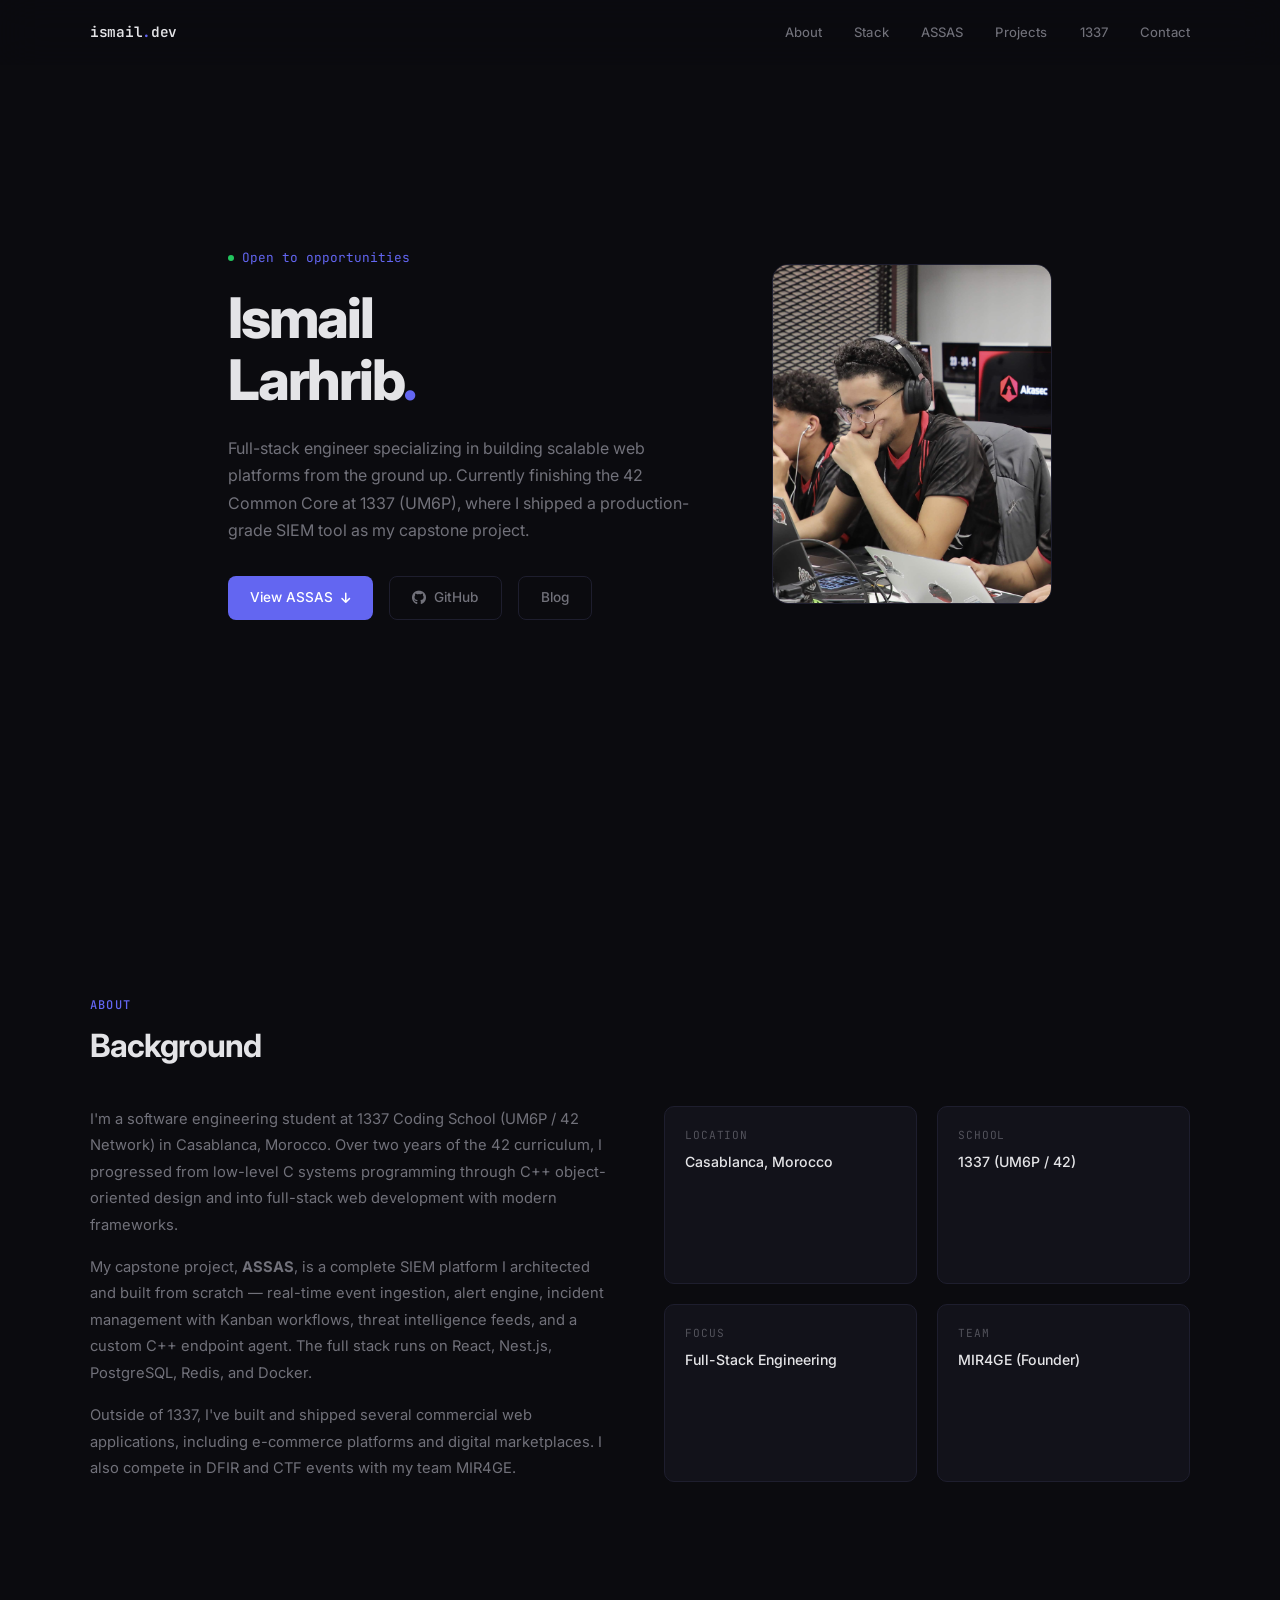
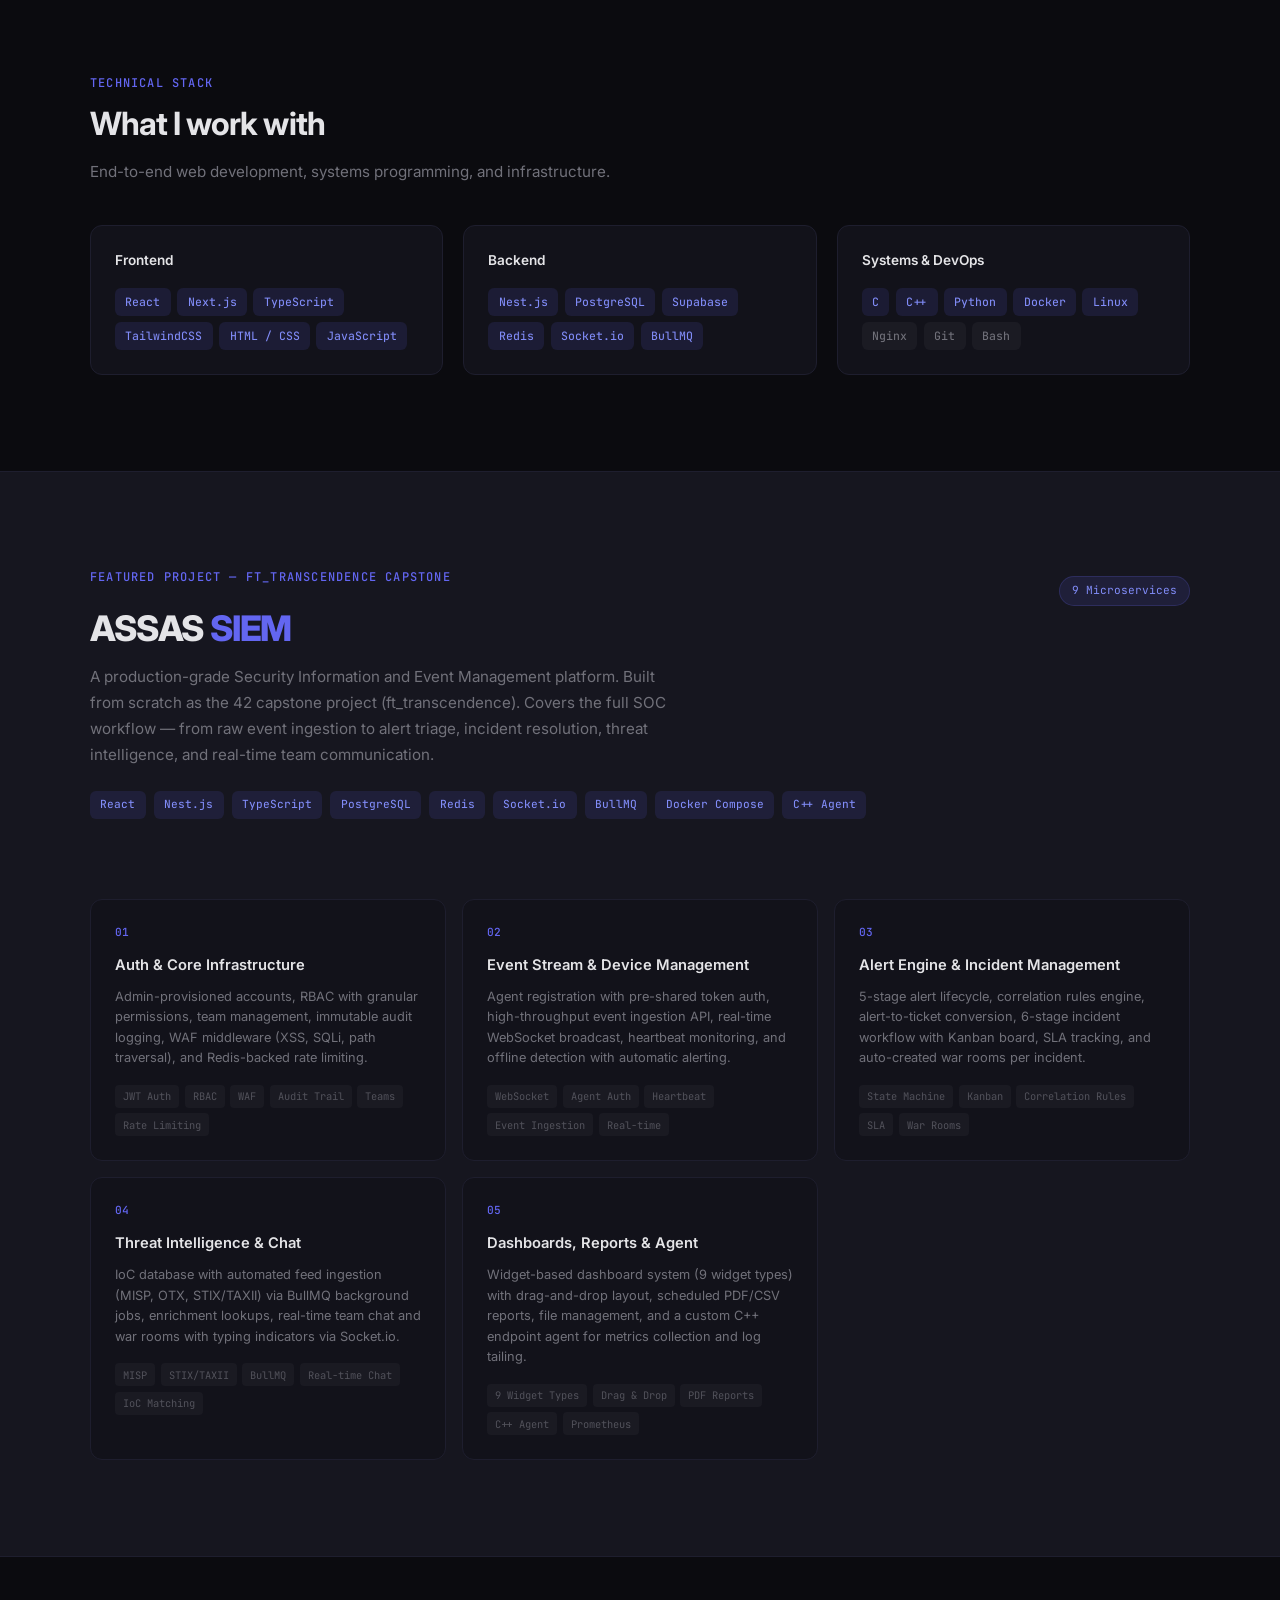
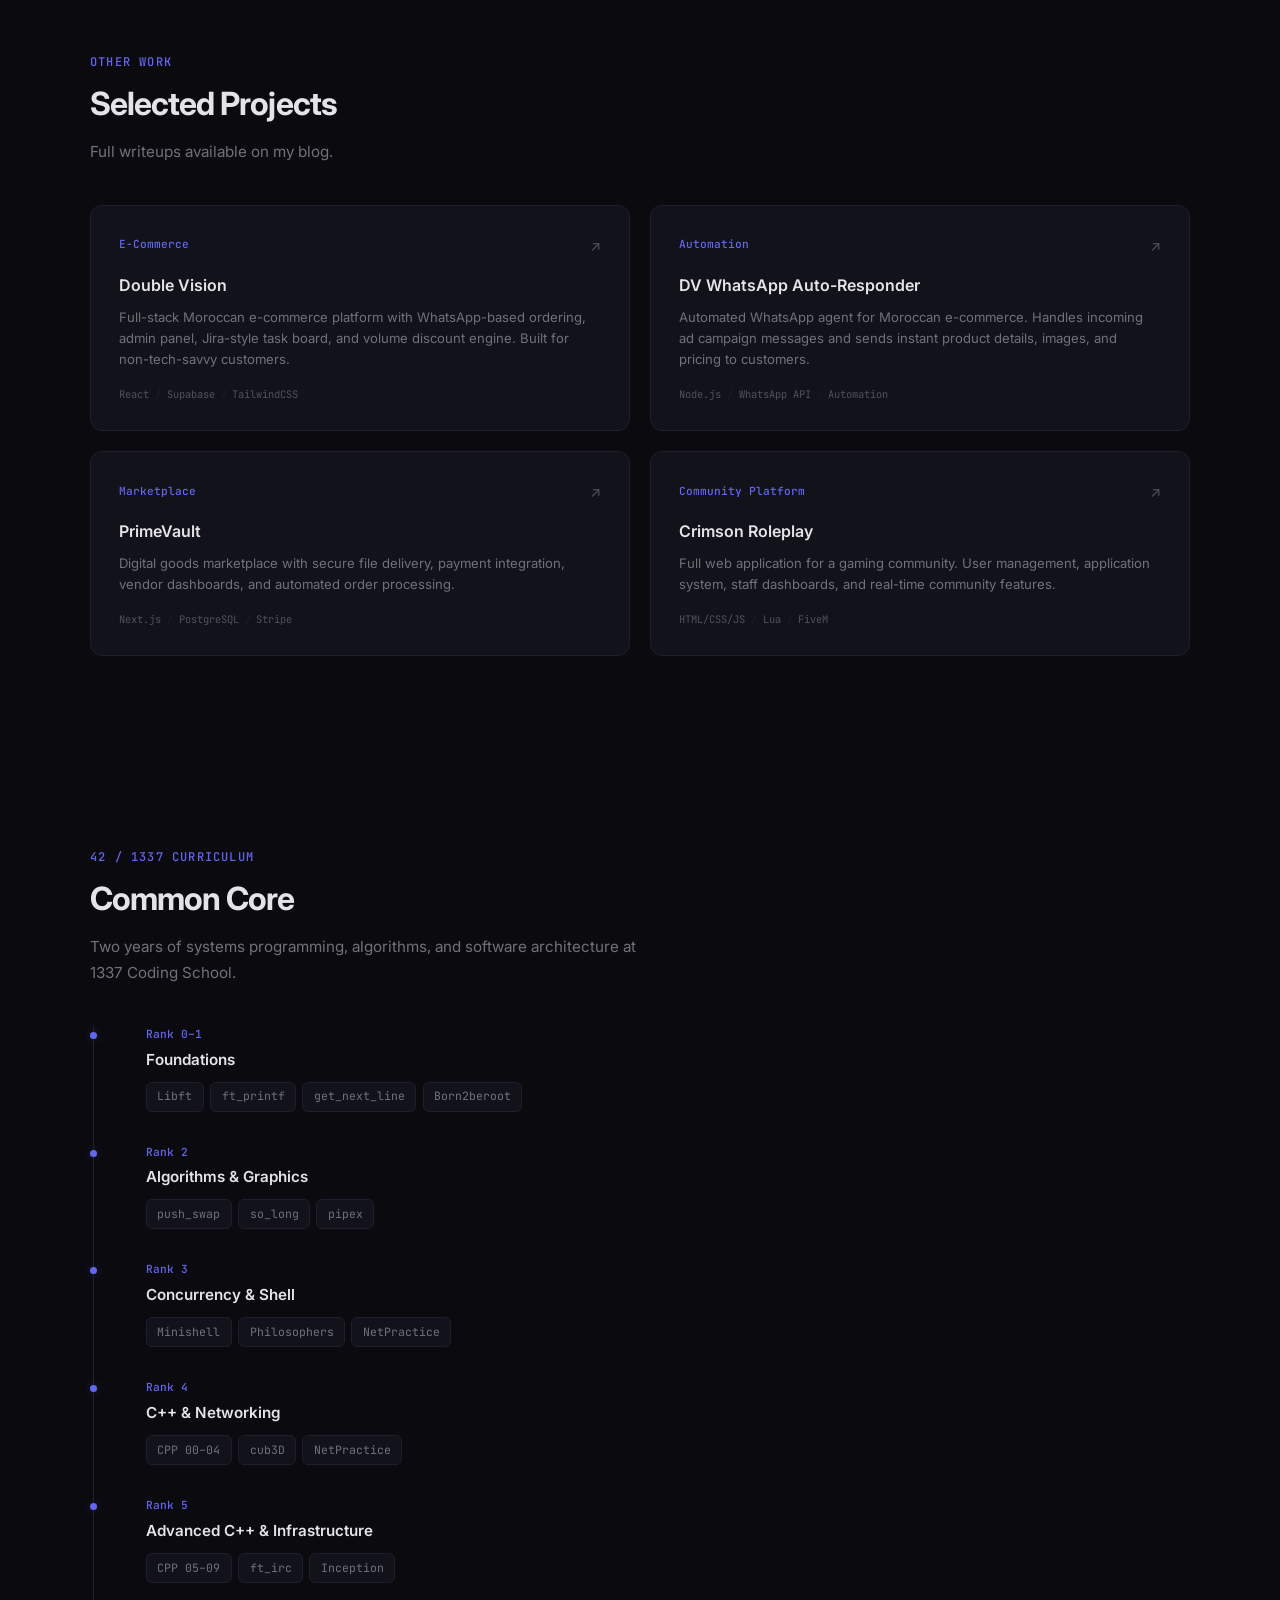
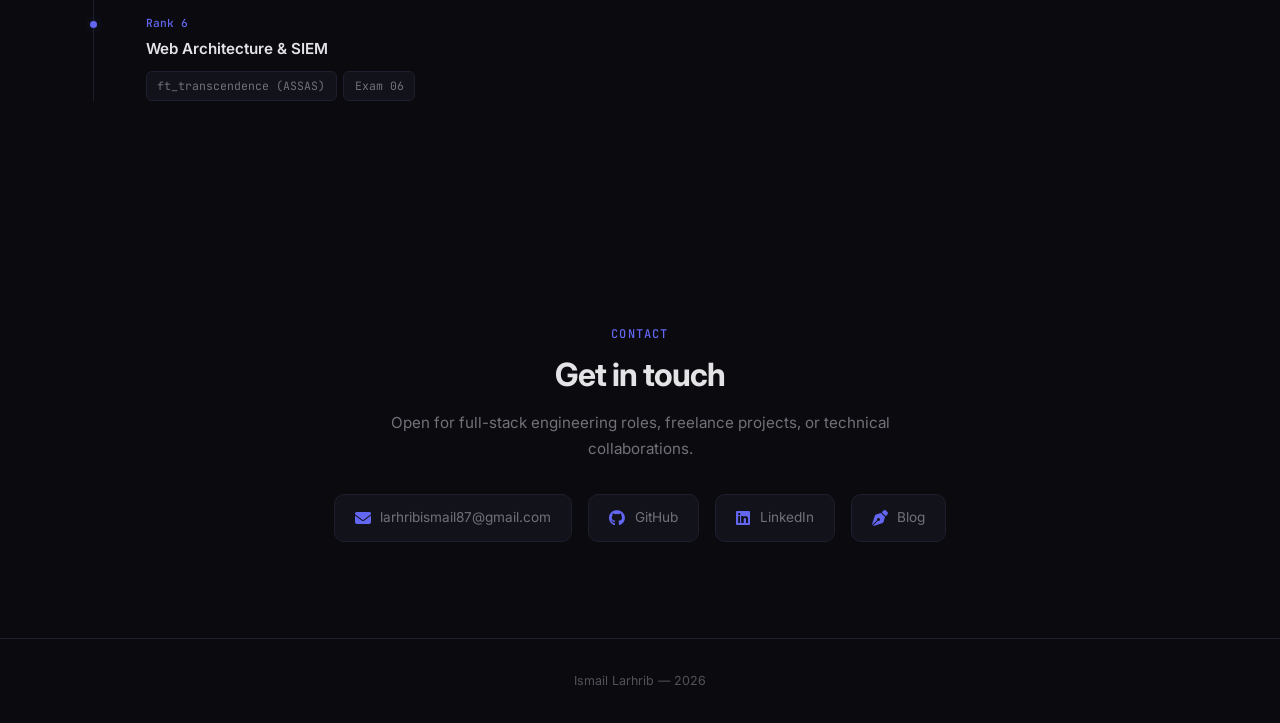
==== index.html @ 30a93cd5 "Initial portfolio — full-stack web engineer" ====
<!DOCTYPE html>
<html lang="en">
<head>
    <meta charset="UTF-8">
    <meta name="viewport" content="width=device-width, initial-scale=1.0">
    <title>Ismail Larhrib — Full-Stack Engineer</title>
    <meta name="description" content="Ismail Larhrib — Full-Stack Software Engineer. React, Next.js, Nest.js, TypeScript, PostgreSQL. Builder of ASSAS, a production-grade SIEM platform. 1337 (UM6P/42 Network).">
    <meta name="author" content="Ismail Larhrib">
    <meta name="robots" content="index, follow">
    <link rel="canonical" href="https://sphynx-portfolio.vercel.app/">

    <meta property="og:type" content="website">
    <meta property="og:title" content="Ismail Larhrib — Full-Stack Engineer">
    <meta property="og:description" content="Full-Stack Software Engineer building production-grade web platforms. React, Nest.js, TypeScript, PostgreSQL.">
    <meta property="og:url" content="https://sphynx-portfolio.vercel.app/">
    <meta property="og:image" content="https://sphynx-portfolio.vercel.app/me.jpg">

    <link rel="preconnect" href="https://fonts.googleapis.com">
    <link rel="preconnect" href="https://fonts.gstatic.com" crossorigin>
    <link href="https://fonts.googleapis.com/css2?family=Inter:wght@300;400;450;500;600;700;800&family=JetBrains+Mono:wght@400;500;600&display=swap" rel="stylesheet">
    <link rel="stylesheet" href="https://cdnjs.cloudflare.com/ajax/libs/font-awesome/6.4.0/css/all.min.css" integrity="sha512-iecdLmaskl0GPmkFJ7+0ydLjSMdO0bkEbAUCWHA30b1bQWncdS7eJ4E5uWZKFxsIk21voMfMcKnflcii4dQA==" crossorigin="anonymous" referrerpolicy="no-referrer">
    <link rel="stylesheet" href="style.css">
</head>
<body>

    <!-- Navigation -->
    <nav id="navbar">
        <div class="nav-inner">
            <a href="#hero" class="nav-logo">ismail<span>.</span>dev</a>
            <div class="nav-links" id="nav-links">
                <a href="#about">About</a>
                <a href="#stack">Stack</a>
                <a href="#assas">ASSAS</a>
                <a href="#projects">Projects</a>
                <a href="#journey">1337</a>
                <a href="#contact">Contact</a>
            </div>
            <button class="nav-toggle" id="nav-toggle" aria-label="Toggle navigation">
                <span></span><span></span><span></span>
            </button>
        </div>
    </nav>

    <!-- Hero -->
    <section id="hero" class="hero">
        <div class="container">
            <div class="hero-grid">
                <div class="hero-left">
                    <div class="hero-label">
                        <span class="dot"></span>
                        Open to opportunities
                    </div>
                    <h1>Ismail<br>Larhrib<span class="accent">.</span></h1>
                    <p class="hero-desc">
                        Full-stack engineer specializing in building scalable web platforms from the ground up.
                        Currently finishing the 42 Common Core at 1337 (UM6P), where I shipped a production-grade
                        SIEM tool as my capstone project.
                    </p>
                    <div class="hero-links">
                        <a href="#assas" class="btn btn-primary">
                            <span>View ASSAS</span>
                            <i class="fas fa-arrow-down" style="font-size: 0.75rem;"></i>
                        </a>
                        <a href="https://github.com/NotSphyynxx" target="_blank" class="btn btn-outline">
                            <i class="fab fa-github" style="font-size: 0.9rem;"></i>
                            <span>GitHub</span>
                        </a>
                        <a href="https://sphynx-blogs.vercel.app" target="_blank" class="btn btn-outline">
                            <span>Blog</span>
                        </a>
                    </div>
                </div>
                <div class="hero-photo">
                    <img src="me.jpg" alt="Ismail Larhrib">
                </div>
            </div>
        </div>
    </section>

    <!-- About -->
    <section id="about">
        <div class="container">
            <div class="section-label">About</div>
            <h2 class="section-title">Background</h2>
            <div class="about-content fade-up">
                <div class="about-text">
                    <p>
                        I'm a software engineering student at 1337 Coding School (UM6P / 42 Network) in Casablanca, Morocco.
                        Over two years of the 42 curriculum, I progressed from low-level C systems programming through
                        C++ object-oriented design and into full-stack web development with modern frameworks.
                    </p>
                    <p>
                        My capstone project, <strong>ASSAS</strong>, is a complete SIEM platform I architected and built
                        from scratch — real-time event ingestion, alert engine, incident management with Kanban workflows,
                        threat intelligence feeds, and a custom C++ endpoint agent. The full stack runs on React, Nest.js,
                        PostgreSQL, Redis, and Docker.
                    </p>
                    <p>
                        Outside of 1337, I've built and shipped several commercial web applications, including e-commerce
                        platforms and digital marketplaces. I also compete in DFIR and CTF events with my team MIR4GE.
                    </p>
                </div>
                <div class="about-details">
                    <div class="detail-item">
                        <div class="detail-label">Location</div>
                        <div class="detail-value">Casablanca, Morocco</div>
                    </div>
                    <div class="detail-item">
                        <div class="detail-label">School</div>
                        <div class="detail-value">1337 (UM6P / 42)</div>
                    </div>
                    <div class="detail-item">
                        <div class="detail-label">Focus</div>
                        <div class="detail-value">Full-Stack Engineering</div>
                    </div>
                    <div class="detail-item">
                        <div class="detail-label">Team</div>
                        <div class="detail-value">MIR4GE (Founder)</div>
                    </div>
                </div>
            </div>
        </div>
    </section>

    <!-- Stack -->
    <section id="stack">
        <div class="container">
            <div class="section-label">Technical Stack</div>
            <h2 class="section-title">What I work with</h2>
            <p class="section-desc">End-to-end web development, systems programming, and infrastructure.</p>
            <div class="stack-grid fade-up">
                <div class="stack-card">
                    <h3>Frontend</h3>
                    <div class="stack-tags">
                        <span class="stack-tag">React</span>
                        <span class="stack-tag">Next.js</span>
                        <span class="stack-tag">TypeScript</span>
                        <span class="stack-tag">TailwindCSS</span>
                        <span class="stack-tag">HTML / CSS</span>
                        <span class="stack-tag">JavaScript</span>
                    </div>
                </div>
                <div class="stack-card">
                    <h3>Backend</h3>
                    <div class="stack-tags">
                        <span class="stack-tag">Nest.js</span>
                        <span class="stack-tag">PostgreSQL</span>
                        <span class="stack-tag">Supabase</span>
                        <span class="stack-tag">Redis</span>
                        <span class="stack-tag">Socket.io</span>
                        <span class="stack-tag">BullMQ</span>
                    </div>
                </div>
                <div class="stack-card">
                    <h3>Systems & DevOps</h3>
                    <div class="stack-tags">
                        <span class="stack-tag">C</span>
                        <span class="stack-tag">C++</span>
                        <span class="stack-tag">Python</span>
                        <span class="stack-tag">Docker</span>
                        <span class="stack-tag">Linux</span>
                        <span class="stack-tag secondary">Nginx</span>
                        <span class="stack-tag secondary">Git</span>
                        <span class="stack-tag secondary">Bash</span>
                    </div>
                </div>
            </div>
        </div>
    </section>

    <!-- ASSAS -->
    <section id="assas" class="featured">
        <div class="container">
            <div class="featured-header fade-up">
                <div>
                    <div class="section-label">Featured Project — ft_transcendence Capstone</div>
                    <h2 class="featured-title">ASSAS<span> SIEM</span></h2>
                    <p class="featured-subtitle">
                        A production-grade Security Information and Event Management platform.
                        Built from scratch as the 42 capstone project (ft_transcendence). Covers the full SOC workflow —
                        from raw event ingestion to alert triage, incident resolution, threat intelligence, and real-time team communication.
                    </p>
                    <div class="featured-tech">
                        <span class="stack-tag">React</span>
                        <span class="stack-tag">Nest.js</span>
                        <span class="stack-tag">TypeScript</span>
                        <span class="stack-tag">PostgreSQL</span>
                        <span class="stack-tag">Redis</span>
                        <span class="stack-tag">Socket.io</span>
                        <span class="stack-tag">BullMQ</span>
                        <span class="stack-tag">Docker Compose</span>
                        <span class="stack-tag">C++ Agent</span>
                    </div>
                </div>
                <span class="featured-badge">9 Microservices</span>
            </div>

            <div class="modules-grid fade-up">
                <!-- Part 1 -->
                <div class="module-card">
                    <div class="module-num">01</div>
                    <h4>Auth & Core Infrastructure</h4>
                    <p class="module-desc">
                        Admin-provisioned accounts, RBAC with granular permissions, team management,
                        immutable audit logging, WAF middleware (XSS, SQLi, path traversal), and Redis-backed rate limiting.
                    </p>
                    <div class="module-items">
                        <span class="module-item">JWT Auth</span>
                        <span class="module-item">RBAC</span>
                        <span class="module-item">WAF</span>
                        <span class="module-item">Audit Trail</span>
                        <span class="module-item">Teams</span>
                        <span class="module-item">Rate Limiting</span>
                    </div>
                </div>

                <!-- Part 2 -->
                <div class="module-card">
                    <div class="module-num">02</div>
                    <h4>Event Stream & Device Management</h4>
                    <p class="module-desc">
                        Agent registration with pre-shared token auth, high-throughput event ingestion API,
                        real-time WebSocket broadcast, heartbeat monitoring, and offline detection with automatic alerting.
                    </p>
                    <div class="module-items">
                        <span class="module-item">WebSocket</span>
                        <span class="module-item">Agent Auth</span>
                        <span class="module-item">Heartbeat</span>
                        <span class="module-item">Event Ingestion</span>
                        <span class="module-item">Real-time</span>
                    </div>
                </div>

                <!-- Part 3 -->
                <div class="module-card">
                    <div class="module-num">03</div>
                    <h4>Alert Engine & Incident Management</h4>
                    <p class="module-desc">
                        5-stage alert lifecycle, correlation rules engine, alert-to-ticket conversion, 6-stage
                        incident workflow with Kanban board, SLA tracking, and auto-created war rooms per incident.
                    </p>
                    <div class="module-items">
                        <span class="module-item">State Machine</span>
                        <span class="module-item">Kanban</span>
                        <span class="module-item">Correlation Rules</span>
                        <span class="module-item">SLA</span>
                        <span class="module-item">War Rooms</span>
                    </div>
                </div>

                <!-- Part 4 -->
                <div class="module-card">
                    <div class="module-num">04</div>
                    <h4>Threat Intelligence & Chat</h4>
                    <p class="module-desc">
                        IoC database with automated feed ingestion (MISP, OTX, STIX/TAXII) via BullMQ background jobs,
                        enrichment lookups, real-time team chat and war rooms with typing indicators via Socket.io.
                    </p>
                    <div class="module-items">
                        <span class="module-item">MISP</span>
                        <span class="module-item">STIX/TAXII</span>
                        <span class="module-item">BullMQ</span>
                        <span class="module-item">Real-time Chat</span>
                        <span class="module-item">IoC Matching</span>
                    </div>
                </div>

                <!-- Part 5 -->
                <div class="module-card">
                    <div class="module-num">05</div>
                    <h4>Dashboards, Reports & Agent</h4>
                    <p class="module-desc">
                        Widget-based dashboard system (9 widget types) with drag-and-drop layout, scheduled PDF/CSV reports,
                        file management, and a custom C++ endpoint agent for metrics collection and log tailing.
                    </p>
                    <div class="module-items">
                        <span class="module-item">9 Widget Types</span>
                        <span class="module-item">Drag & Drop</span>
                        <span class="module-item">PDF Reports</span>
                        <span class="module-item">C++ Agent</span>
                        <span class="module-item">Prometheus</span>
                    </div>
                </div>
            </div>
        </div>
    </section>

    <!-- Other Projects -->
    <section id="projects">
        <div class="container">
            <div class="section-label">Other Work</div>
            <h2 class="section-title">Selected Projects</h2>
            <p class="section-desc">Full writeups available on my blog.</p>
            <div class="projects-grid fade-up">
                <a href="https://sphynx-blogs.vercel.app/posts/double-vision-ecommerce/" target="_blank" class="project-card">
                    <div class="project-top">
                        <span class="project-type">E-Commerce</span>
                        <span class="project-arrow">&#8599;</span>
                    </div>
                    <h3>Double Vision</h3>
                    <p>Full-stack Moroccan e-commerce platform with WhatsApp-based ordering, admin panel, Jira-style task board, and volume discount engine. Built for non-tech-savvy customers.</p>
                    <div class="project-stack">
                        <span>React</span>
                        <span>Supabase</span>
                        <span>TailwindCSS</span>
                    </div>
                </a>
                <a href="https://sphynx-blogs.vercel.app/posts/doublevision-whatsapp-autoresponder/" target="_blank" class="project-card">
                    <div class="project-top">
                        <span class="project-type">Automation</span>
                        <span class="project-arrow">&#8599;</span>
                    </div>
                    <h3>DV WhatsApp Auto-Responder</h3>
                    <p>Automated WhatsApp agent for Moroccan e-commerce. Handles incoming ad campaign messages and sends instant product details, images, and pricing to customers.</p>
                    <div class="project-stack">
                        <span>Node.js</span>
                        <span>WhatsApp API</span>
                        <span>Automation</span>
                    </div>
                </a>
                <a href="https://sphynx-blogs.vercel.app/posts/primevault-digital-marketplace/" target="_blank" class="project-card">
                    <div class="project-top">
                        <span class="project-type">Marketplace</span>
                        <span class="project-arrow">&#8599;</span>
                    </div>
                    <h3>PrimeVault</h3>
                    <p>Digital goods marketplace with secure file delivery, payment integration, vendor dashboards, and automated order processing.</p>
                    <div class="project-stack">
                        <span>Next.js</span>
                        <span>PostgreSQL</span>
                        <span>Stripe</span>
                    </div>
                </a>
                <a href="https://sphynx-blogs.vercel.app/posts/crimson-roleplay-webapp/" target="_blank" class="project-card">
                    <div class="project-top">
                        <span class="project-type">Community Platform</span>
                        <span class="project-arrow">&#8599;</span>
                    </div>
                    <h3>Crimson Roleplay</h3>
                    <p>Full web application for a gaming community. User management, application system, staff dashboards, and real-time community features.</p>
                    <div class="project-stack">
                        <span>HTML/CSS/JS</span>
                        <span>Lua</span>
                        <span>FiveM</span>
                    </div>
                </a>
            </div>
        </div>
    </section>

    <!-- 1337 Journey -->
    <section id="journey">
        <div class="container">
            <div class="section-label">42 / 1337 Curriculum</div>
            <h2 class="section-title">Common Core</h2>
            <p class="section-desc">Two years of systems programming, algorithms, and software architecture at 1337 Coding School.</p>
            <div class="journey-timeline fade-up">
                <div class="rank-block">
                    <div class="rank-label">Rank 0–1</div>
                    <div class="rank-title">Foundations</div>
                    <div class="rank-items">
                        <span class="rank-item">Libft</span>
                        <span class="rank-item">ft_printf</span>
                        <span class="rank-item">get_next_line</span>
                        <span class="rank-item">Born2beroot</span>
                    </div>
                </div>
                <div class="rank-block">
                    <div class="rank-label">Rank 2</div>
                    <div class="rank-title">Algorithms & Graphics</div>
                    <div class="rank-items">
                        <span class="rank-item">push_swap</span>
                        <span class="rank-item">so_long</span>
                        <span class="rank-item">pipex</span>
                    </div>
                </div>
                <div class="rank-block">
                    <div class="rank-label">Rank 3</div>
                    <div class="rank-title">Concurrency & Shell</div>
                    <div class="rank-items">
                        <span class="rank-item">Minishell</span>
                        <span class="rank-item">Philosophers</span>
                        <span class="rank-item">NetPractice</span>
                    </div>
                </div>
                <div class="rank-block">
                    <div class="rank-label">Rank 4</div>
                    <div class="rank-title">C++ & Networking</div>
                    <div class="rank-items">
                        <span class="rank-item">CPP 00–04</span>
                        <span class="rank-item">cub3D</span>
                        <span class="rank-item">NetPractice</span>
                    </div>
                </div>
                <div class="rank-block">
                    <div class="rank-label">Rank 5</div>
                    <div class="rank-title">Advanced C++ & Infrastructure</div>
                    <div class="rank-items">
                        <span class="rank-item">CPP 05–09</span>
                        <span class="rank-item">ft_irc</span>
                        <span class="rank-item">Inception</span>
                    </div>
                </div>
                <div class="rank-block">
                    <div class="rank-label">Rank 6</div>
                    <div class="rank-title">Web Architecture & SIEM</div>
                    <div class="rank-items">
                        <span class="rank-item">ft_transcendence (ASSAS)</span>
                        <span class="rank-item">Exam 06</span>
                    </div>
                </div>
            </div>
        </div>
    </section>

    <!-- Contact -->
    <section id="contact">
        <div class="container contact-section">
            <div class="section-label">Contact</div>
            <h2 class="section-title">Get in touch</h2>
            <p class="section-desc">Open for full-stack engineering roles, freelance projects, or technical collaborations.</p>
            <div class="contact-links fade-up">
                <a href="mailto:larhribismail87@gmail.com" class="contact-card">
                    <i class="fas fa-envelope"></i>
                    <span>larhribismail87@gmail.com</span>
                </a>
                <a href="https://github.com/NotSphyynxx" target="_blank" class="contact-card">
                    <i class="fab fa-github"></i>
                    <span>GitHub</span>
                </a>
                <a href="https://www.linkedin.com/in/ismail-larhrib-b5291932a" target="_blank" class="contact-card">
                    <i class="fab fa-linkedin"></i>
                    <span>LinkedIn</span>
                </a>
                <a href="https://sphynx-blogs.vercel.app" target="_blank" class="contact-card">
                    <i class="fas fa-pen-nib"></i>
                    <span>Blog</span>
                </a>
            </div>
        </div>
    </section>

    <footer>
        <p>Ismail Larhrib — 2026</p>
    </footer>

    <script src="script.js"></script>
</body>
</html>
---- style.css ----
/* ===== RESET & BASE ===== */
*, *::before, *::after {
    margin: 0;
    padding: 0;
    box-sizing: border-box;
}

:root {
    --bg: #0b0b0f;
    --bg-card: #12121a;
    --bg-card-hover: #1a1a26;
    --bg-elevated: #16161f;
    --border: #1e1e2e;
    --border-hover: #2a2a3e;
    --text: #e4e4e7;
    --text-muted: #71717a;
    --text-dim: #52525b;
    --accent: #6366f1;
    --accent-light: #818cf8;
    --accent-dim: rgba(99, 102, 241, 0.12);
    --accent-glow: rgba(99, 102, 241, 0.25);
    --green: #22c55e;
    --orange: #f59e0b;
    --red: #ef4444;
    --font-sans: 'Inter', -apple-system, BlinkMacSystemFont, system-ui, sans-serif;
    --font-mono: 'JetBrains Mono', 'Fira Code', monospace;
    --max-w: 1100px;
    --transition: 0.2s ease;
}

html {
    scroll-behavior: smooth;
    font-size: 16px;
    -webkit-font-smoothing: antialiased;
    -moz-osx-font-smoothing: grayscale;
}

body {
    font-family: var(--font-sans);
    background: var(--bg);
    color: var(--text);
    line-height: 1.6;
    overflow-x: hidden;
}

a {
    color: inherit;
    text-decoration: none;
}

img {
    display: block;
    max-width: 100%;
}

/* ===== SCROLLBAR ===== */
::-webkit-scrollbar { width: 6px; }
::-webkit-scrollbar-track { background: var(--bg); }
::-webkit-scrollbar-thumb { background: var(--border); border-radius: 3px; }
::-webkit-scrollbar-thumb:hover { background: var(--text-dim); }

/* ===== NAVIGATION ===== */
nav {
    position: fixed;
    top: 0;
    left: 0;
    right: 0;
    z-index: 100;
    padding: 0 2rem;
    backdrop-filter: blur(20px);
    -webkit-backdrop-filter: blur(20px);
    background: rgba(11, 11, 15, 0.8);
    border-bottom: 1px solid transparent;
    transition: border-color 0.3s ease;
}

nav.scrolled {
    border-bottom-color: var(--border);
}

.nav-inner {
    max-width: var(--max-w);
    margin: 0 auto;
    display: flex;
    align-items: center;
    justify-content: space-between;
    height: 64px;
}

.nav-logo {
    font-family: var(--font-mono);
    font-size: 0.9rem;
    font-weight: 600;
    color: var(--text);
    letter-spacing: -0.02em;
}

.nav-logo span {
    color: var(--accent);
}

.nav-links {
    display: flex;
    gap: 2rem;
}

.nav-links a {
    font-size: 0.82rem;
    color: var(--text-muted);
    transition: color var(--transition);
    font-weight: 450;
    letter-spacing: 0.01em;
}

.nav-links a:hover {
    color: var(--text);
}

.nav-toggle {
    display: none;
    background: none;
    border: none;
    cursor: pointer;
    padding: 4px;
}

.nav-toggle span {
    display: block;
    width: 20px;
    height: 2px;
    background: var(--text-muted);
    margin: 4px 0;
    transition: all 0.3s ease;
}

/* ===== SECTIONS ===== */
section {
    padding: 6rem 2rem;
}

.container {
    max-width: var(--max-w);
    margin: 0 auto;
}

.section-label {
    font-family: var(--font-mono);
    font-size: 0.75rem;
    color: var(--accent);
    text-transform: uppercase;
    letter-spacing: 0.1em;
    margin-bottom: 0.75rem;
    font-weight: 500;
}

.section-title {
    font-size: 2rem;
    font-weight: 700;
    letter-spacing: -0.03em;
    line-height: 1.2;
    margin-bottom: 1rem;
}

.section-desc {
    color: var(--text-muted);
    font-size: 0.95rem;
    max-width: 560px;
    line-height: 1.7;
}

/* ===== HERO ===== */
.hero {
    min-height: 100vh;
    display: flex;
    align-items: center;
    padding-top: 64px;
}

.hero-grid {
    display: grid;
    grid-template-columns: 1fr auto;
    gap: 4rem;
    align-items: center;
    width: 100%;
}

.hero-label {
    font-family: var(--font-mono);
    font-size: 0.8rem;
    color: var(--accent);
    margin-bottom: 1.25rem;
    display: flex;
    align-items: center;
    gap: 0.5rem;
}

.hero-label .dot {
    width: 6px;
    height: 6px;
    border-radius: 50%;
    background: var(--green);
    animation: pulse-dot 2s ease-in-out infinite;
}

@keyframes pulse-dot {
    0%, 100% { opacity: 1; }
    50% { opacity: 0.4; }
}

.hero h1 {
    font-size: clamp(2.5rem, 5vw, 3.5rem);
    font-weight: 800;
    letter-spacing: -0.04em;
    line-height: 1.1;
    margin-bottom: 1.5rem;
}

.hero h1 .accent {
    color: var(--accent);
}

.hero-desc {
    color: var(--text-muted);
    font-size: 1rem;
    line-height: 1.7;
    max-width: 480px;
    margin-bottom: 2rem;
}

.hero-links {
    display: flex;
    gap: 1rem;
    flex-wrap: wrap;
}

.btn {
    display: inline-flex;
    align-items: center;
    gap: 0.5rem;
    padding: 0.65rem 1.4rem;
    border-radius: 8px;
    font-size: 0.85rem;
    font-weight: 500;
    transition: all var(--transition);
    cursor: pointer;
    border: none;
    font-family: var(--font-sans);
}

.btn-primary {
    background: var(--accent);
    color: #fff;
}

.btn-primary:hover {
    background: var(--accent-light);
    transform: translateY(-1px);
    box-shadow: 0 4px 20px var(--accent-glow);
}

.btn-outline {
    background: transparent;
    color: var(--text-muted);
    border: 1px solid var(--border);
}

.btn-outline:hover {
    border-color: var(--border-hover);
    color: var(--text);
    background: var(--bg-card);
}

.hero-photo {
    width: 280px;
    height: 340px;
    border-radius: 16px;
    overflow: hidden;
    border: 1px solid var(--border);
    position: relative;
}

.hero-photo img {
    width: 100%;
    height: 100%;
    object-fit: cover;
    object-position: right top;
    filter: grayscale(20%);
    transition: filter 0.4s ease;
}

.hero-photo:hover img {
    filter: grayscale(0%);
}

/* ===== ABOUT ===== */
.about-content {
    display: grid;
    grid-template-columns: 1fr 1fr;
    gap: 3rem;
    margin-top: 2.5rem;
}

.about-text {
    color: var(--text-muted);
    font-size: 0.92rem;
    line-height: 1.8;
}

.about-text p + p {
    margin-top: 1rem;
}

.about-details {
    display: grid;
    grid-template-columns: 1fr 1fr;
    gap: 1.25rem;
}

.detail-item {
    padding: 1.25rem;
    border-radius: 10px;
    background: var(--bg-card);
    border: 1px solid var(--border);
    transition: border-color var(--transition);
}

.detail-item:hover {
    border-color: var(--border-hover);
}

.detail-label {
    font-family: var(--font-mono);
    font-size: 0.7rem;
    color: var(--text-dim);
    text-transform: uppercase;
    letter-spacing: 0.08em;
    margin-bottom: 0.4rem;
}

.detail-value {
    font-size: 0.88rem;
    font-weight: 500;
    color: var(--text);
}

/* ===== STACK ===== */
.stack-grid {
    display: grid;
    grid-template-columns: repeat(3, 1fr);
    gap: 1.25rem;
    margin-top: 2.5rem;
}

.stack-card {
    padding: 1.5rem;
    border-radius: 12px;
    background: var(--bg-card);
    border: 1px solid var(--border);
    transition: all var(--transition);
}

.stack-card:hover {
    border-color: var(--border-hover);
    background: var(--bg-card-hover);
    transform: translateY(-2px);
}

.stack-card h3 {
    font-size: 0.85rem;
    font-weight: 600;
    margin-bottom: 1rem;
    color: var(--text);
}

.stack-tags {
    display: flex;
    flex-wrap: wrap;
    gap: 0.4rem;
}

.stack-tag {
    font-family: var(--font-mono);
    font-size: 0.72rem;
    padding: 0.3rem 0.65rem;
    border-radius: 6px;
    background: var(--accent-dim);
    color: var(--accent-light);
    font-weight: 450;
}

.stack-tag.secondary {
    background: rgba(113, 113, 122, 0.1);
    color: var(--text-muted);
}

/* ===== FEATURED PROJECT (ASSAS) ===== */
.featured {
    background: var(--bg-elevated);
    border-top: 1px solid var(--border);
    border-bottom: 1px solid var(--border);
}

.featured-header {
    display: flex;
    align-items: flex-start;
    justify-content: space-between;
    gap: 2rem;
    margin-bottom: 3rem;
}

.featured-badge {
    font-family: var(--font-mono);
    font-size: 0.7rem;
    padding: 0.3rem 0.75rem;
    border-radius: 20px;
    background: var(--accent-dim);
    color: var(--accent-light);
    border: 1px solid rgba(99, 102, 241, 0.2);
    white-space: nowrap;
    margin-top: 0.5rem;
}

.featured-title {
    font-size: 2.2rem;
    font-weight: 800;
    letter-spacing: -0.04em;
    margin-bottom: 0.5rem;
}

.featured-title span {
    color: var(--accent);
}

.featured-subtitle {
    color: var(--text-muted);
    font-size: 0.95rem;
    max-width: 600px;
    line-height: 1.7;
    margin-bottom: 1.5rem;
}

.featured-tech {
    display: flex;
    flex-wrap: wrap;
    gap: 0.5rem;
    margin-bottom: 2rem;
}

.featured-tech .stack-tag {
    font-size: 0.7rem;
}

/* ASSAS Modules Grid */
.modules-grid {
    display: grid;
    grid-template-columns: repeat(auto-fill, minmax(320px, 1fr));
    gap: 1rem;
}

.module-card {
    padding: 1.5rem;
    border-radius: 12px;
    background: var(--bg-card);
    border: 1px solid var(--border);
    transition: all var(--transition);
    position: relative;
    overflow: hidden;
}

.module-card::before {
    content: '';
    position: absolute;
    top: 0;
    left: 0;
    right: 0;
    height: 2px;
    background: linear-gradient(90deg, var(--accent), transparent);
    opacity: 0;
    transition: opacity var(--transition);
}

.module-card:hover {
    border-color: var(--border-hover);
    transform: translateY(-2px);
}

.module-card:hover::before {
    opacity: 1;
}

.module-num {
    font-family: var(--font-mono);
    font-size: 0.7rem;
    color: var(--accent);
    margin-bottom: 0.75rem;
    font-weight: 500;
}

.module-card h4 {
    font-size: 0.92rem;
    font-weight: 600;
    margin-bottom: 0.6rem;
    color: var(--text);
}

.module-desc {
    color: var(--text-muted);
    font-size: 0.8rem;
    line-height: 1.6;
    margin-bottom: 1rem;
}

.module-items {
    display: flex;
    flex-wrap: wrap;
    gap: 0.35rem;
}

.module-item {
    font-family: var(--font-mono);
    font-size: 0.65rem;
    padding: 0.2rem 0.5rem;
    border-radius: 4px;
    background: rgba(113, 113, 122, 0.08);
    color: var(--text-dim);
}

/* ===== PROJECTS GRID ===== */
.projects-grid {
    display: grid;
    grid-template-columns: repeat(2, 1fr);
    gap: 1.25rem;
    margin-top: 2.5rem;
}

.project-card {
    padding: 1.75rem;
    border-radius: 12px;
    background: var(--bg-card);
    border: 1px solid var(--border);
    transition: all var(--transition);
    display: flex;
    flex-direction: column;
}

.project-card:hover {
    border-color: var(--border-hover);
    background: var(--bg-card-hover);
    transform: translateY(-2px);
}

.project-top {
    display: flex;
    align-items: center;
    justify-content: space-between;
    margin-bottom: 1rem;
}

.project-type {
    font-family: var(--font-mono);
    font-size: 0.7rem;
    color: var(--accent);
    font-weight: 500;
}

.project-arrow {
    color: var(--text-dim);
    font-size: 0.9rem;
    transition: all var(--transition);
}

.project-card:hover .project-arrow {
    color: var(--accent);
    transform: translate(2px, -2px);
}

.project-card h3 {
    font-size: 1rem;
    font-weight: 600;
    margin-bottom: 0.5rem;
}

.project-card p {
    color: var(--text-muted);
    font-size: 0.82rem;
    line-height: 1.6;
    flex: 1;
    margin-bottom: 1rem;
}

.project-stack {
    display: flex;
    flex-wrap: wrap;
    gap: 0.35rem;
}

.project-stack span {
    font-family: var(--font-mono);
    font-size: 0.65rem;
    color: var(--text-dim);
}

.project-stack span::after {
    content: ' /';
    color: var(--border);
}

.project-stack span:last-child::after {
    content: '';
}

/* ===== 1337 JOURNEY ===== */
.journey-timeline {
    margin-top: 2.5rem;
    position: relative;
    padding-left: 2rem;
}

.journey-timeline::before {
    content: '';
    position: absolute;
    left: 3px;
    top: 0;
    bottom: 0;
    width: 1px;
    background: var(--border);
}

.rank-block {
    position: relative;
    margin-bottom: 2rem;
    padding-left: 1.5rem;
}

.rank-block::before {
    content: '';
    position: absolute;
    left: -2rem;
    top: 6px;
    width: 7px;
    height: 7px;
    border-radius: 50%;
    background: var(--accent);
    box-shadow: 0 0 8px var(--accent-glow);
}

.rank-label {
    font-family: var(--font-mono);
    font-size: 0.7rem;
    color: var(--accent);
    margin-bottom: 0.25rem;
    font-weight: 500;
}

.rank-title {
    font-size: 0.95rem;
    font-weight: 600;
    margin-bottom: 0.6rem;
}

.rank-items {
    display: flex;
    flex-wrap: wrap;
    gap: 0.4rem;
}

.rank-item {
    font-family: var(--font-mono);
    font-size: 0.72rem;
    padding: 0.3rem 0.65rem;
    border-radius: 6px;
    background: var(--bg-card);
    border: 1px solid var(--border);
    color: var(--text-muted);
}

/* ===== CONTACT ===== */
.contact-section {
    text-align: center;
}

.contact-section .section-desc {
    margin: 0 auto 2rem;
    text-align: center;
}

.contact-links {
    display: flex;
    justify-content: center;
    gap: 1rem;
    flex-wrap: wrap;
}

.contact-card {
    display: flex;
    align-items: center;
    gap: 0.6rem;
    padding: 0.75rem 1.25rem;
    border-radius: 10px;
    background: var(--bg-card);
    border: 1px solid var(--border);
    transition: all var(--transition);
    font-size: 0.85rem;
    color: var(--text-muted);
}

.contact-card:hover {
    border-color: var(--border-hover);
    color: var(--text);
    transform: translateY(-2px);
}

.contact-card i {
    color: var(--accent);
    font-size: 1rem;
}

/* ===== FOOTER ===== */
footer {
    padding: 2rem;
    text-align: center;
    border-top: 1px solid var(--border);
}

footer p {
    font-size: 0.78rem;
    color: var(--text-dim);
}

/* ===== ANIMATIONS ===== */
.fade-up {
    opacity: 0;
    transform: translateY(20px);
    transition: opacity 0.5s ease, transform 0.5s ease;
}

.fade-up.visible {
    opacity: 1;
    transform: translateY(0);
}

/* ===== RESPONSIVE ===== */
@media (max-width: 900px) {
    .hero-grid {
        grid-template-columns: 1fr;
        gap: 2rem;
    }
    .hero-photo {
        width: 200px;
        height: 240px;
        order: -1;
    }
    .about-content {
        grid-template-columns: 1fr;
    }
    .stack-grid {
        grid-template-columns: repeat(2, 1fr);
    }
    .projects-grid {
        grid-template-columns: 1fr;
    }
    .modules-grid {
        grid-template-columns: 1fr;
    }
    .featured-header {
        flex-direction: column;
    }
}

@media (max-width: 640px) {
    section {
        padding: 4rem 1.25rem;
    }
    nav {
        padding: 0 1.25rem;
    }
    .nav-links {
        display: none;
        position: fixed;
        top: 64px;
        left: 0;
        right: 0;
        bottom: 0;
        background: rgba(11, 11, 15, 0.98);
        flex-direction: column;
        align-items: center;
        justify-content: center;
        gap: 2rem;
        backdrop-filter: blur(20px);
    }
    .nav-links.open {
        display: flex;
    }
    .nav-links a {
        font-size: 1.1rem;
    }
    .nav-toggle {
        display: block;
    }
    .stack-grid {
        grid-template-columns: 1fr;
    }
    .about-details {
        grid-template-columns: 1fr;
    }
    .hero h1 {
        font-size: 2rem;
    }
    .featured-title {
        font-size: 1.6rem;
    }
    .section-title {
        font-size: 1.6rem;
    }
}
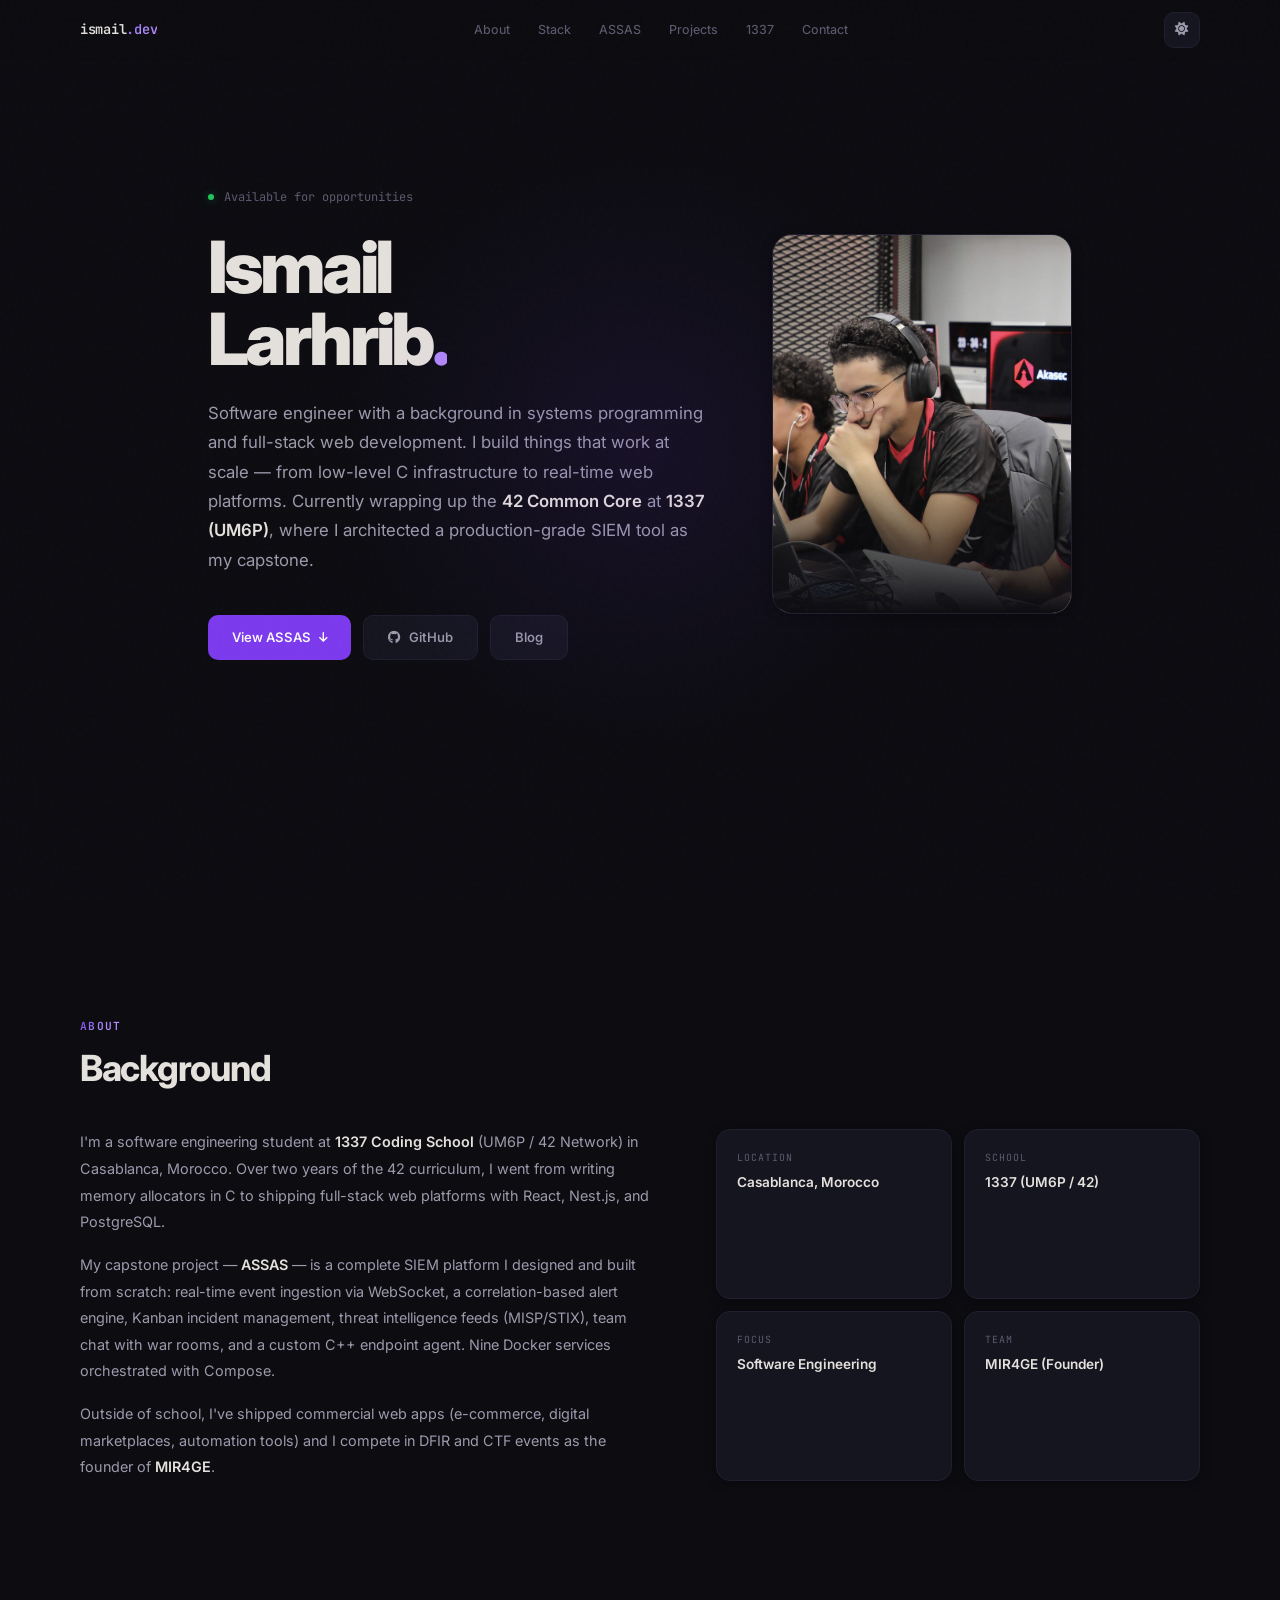
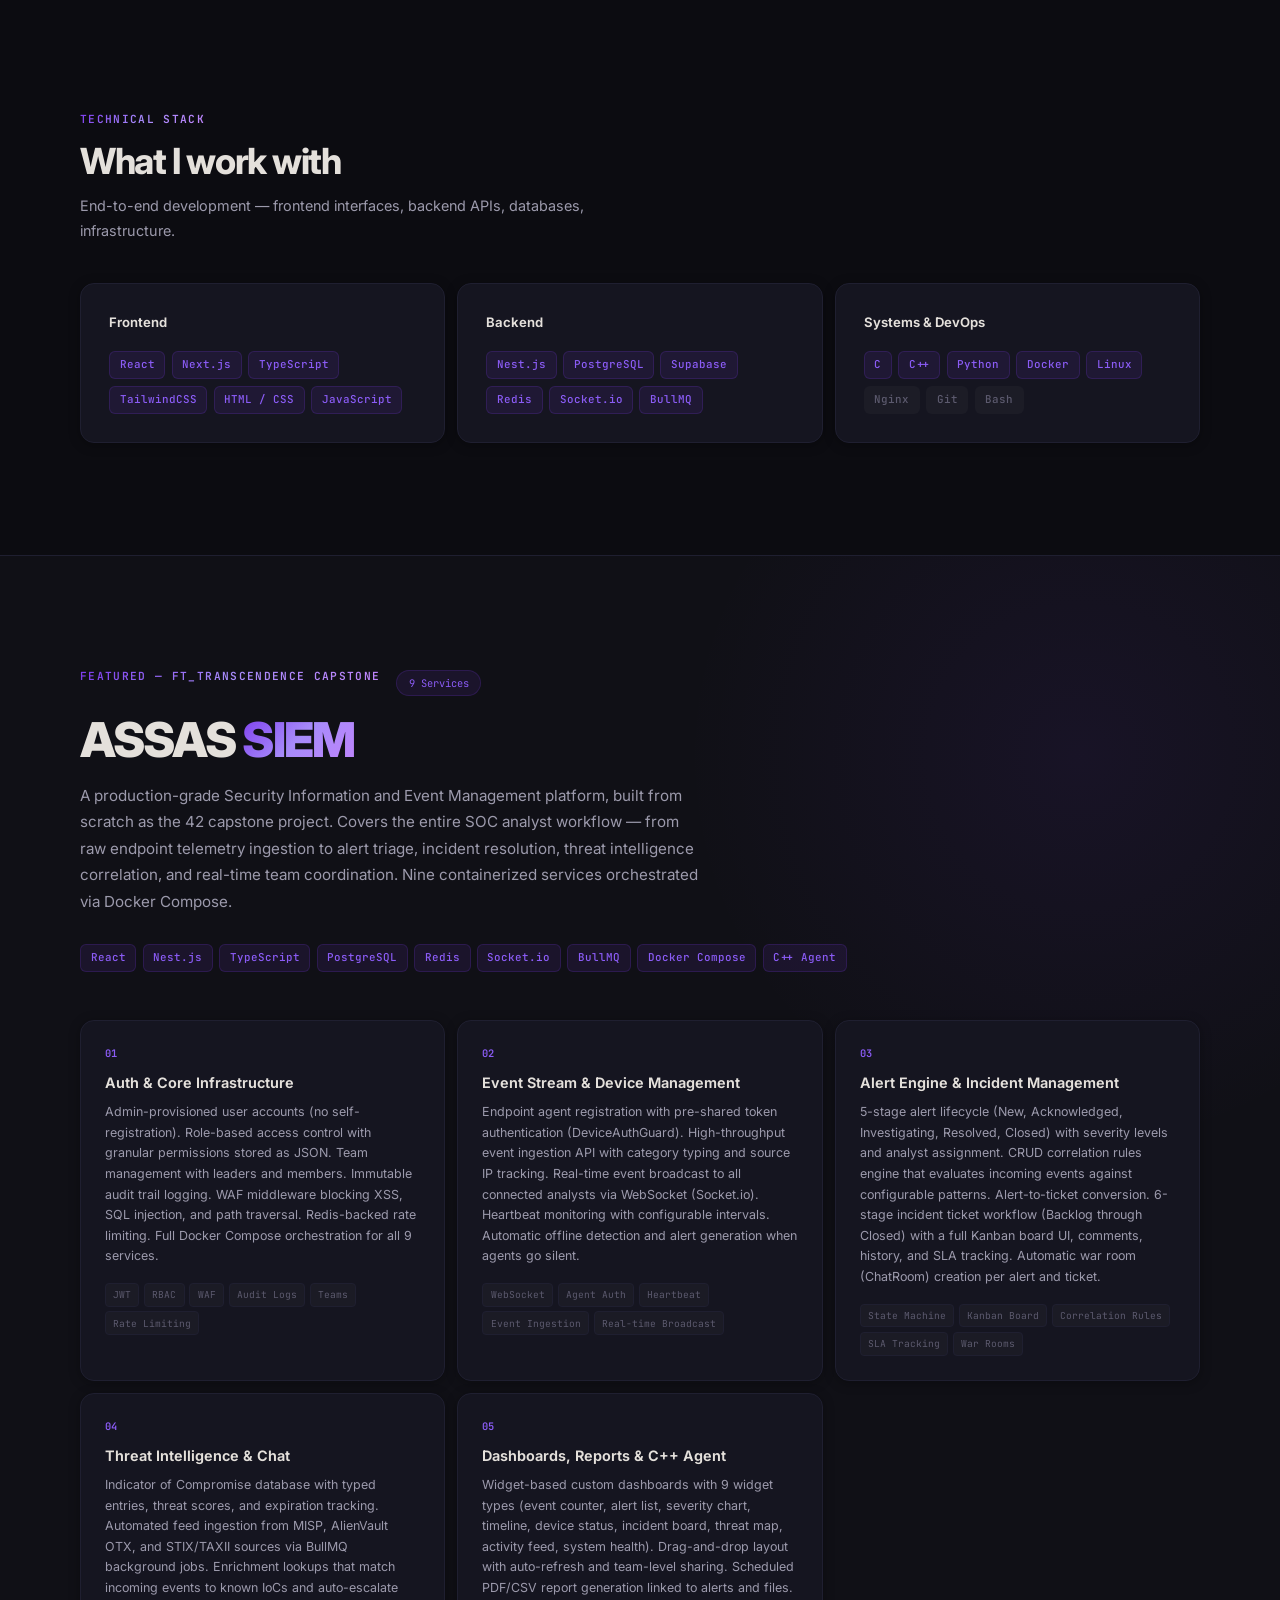
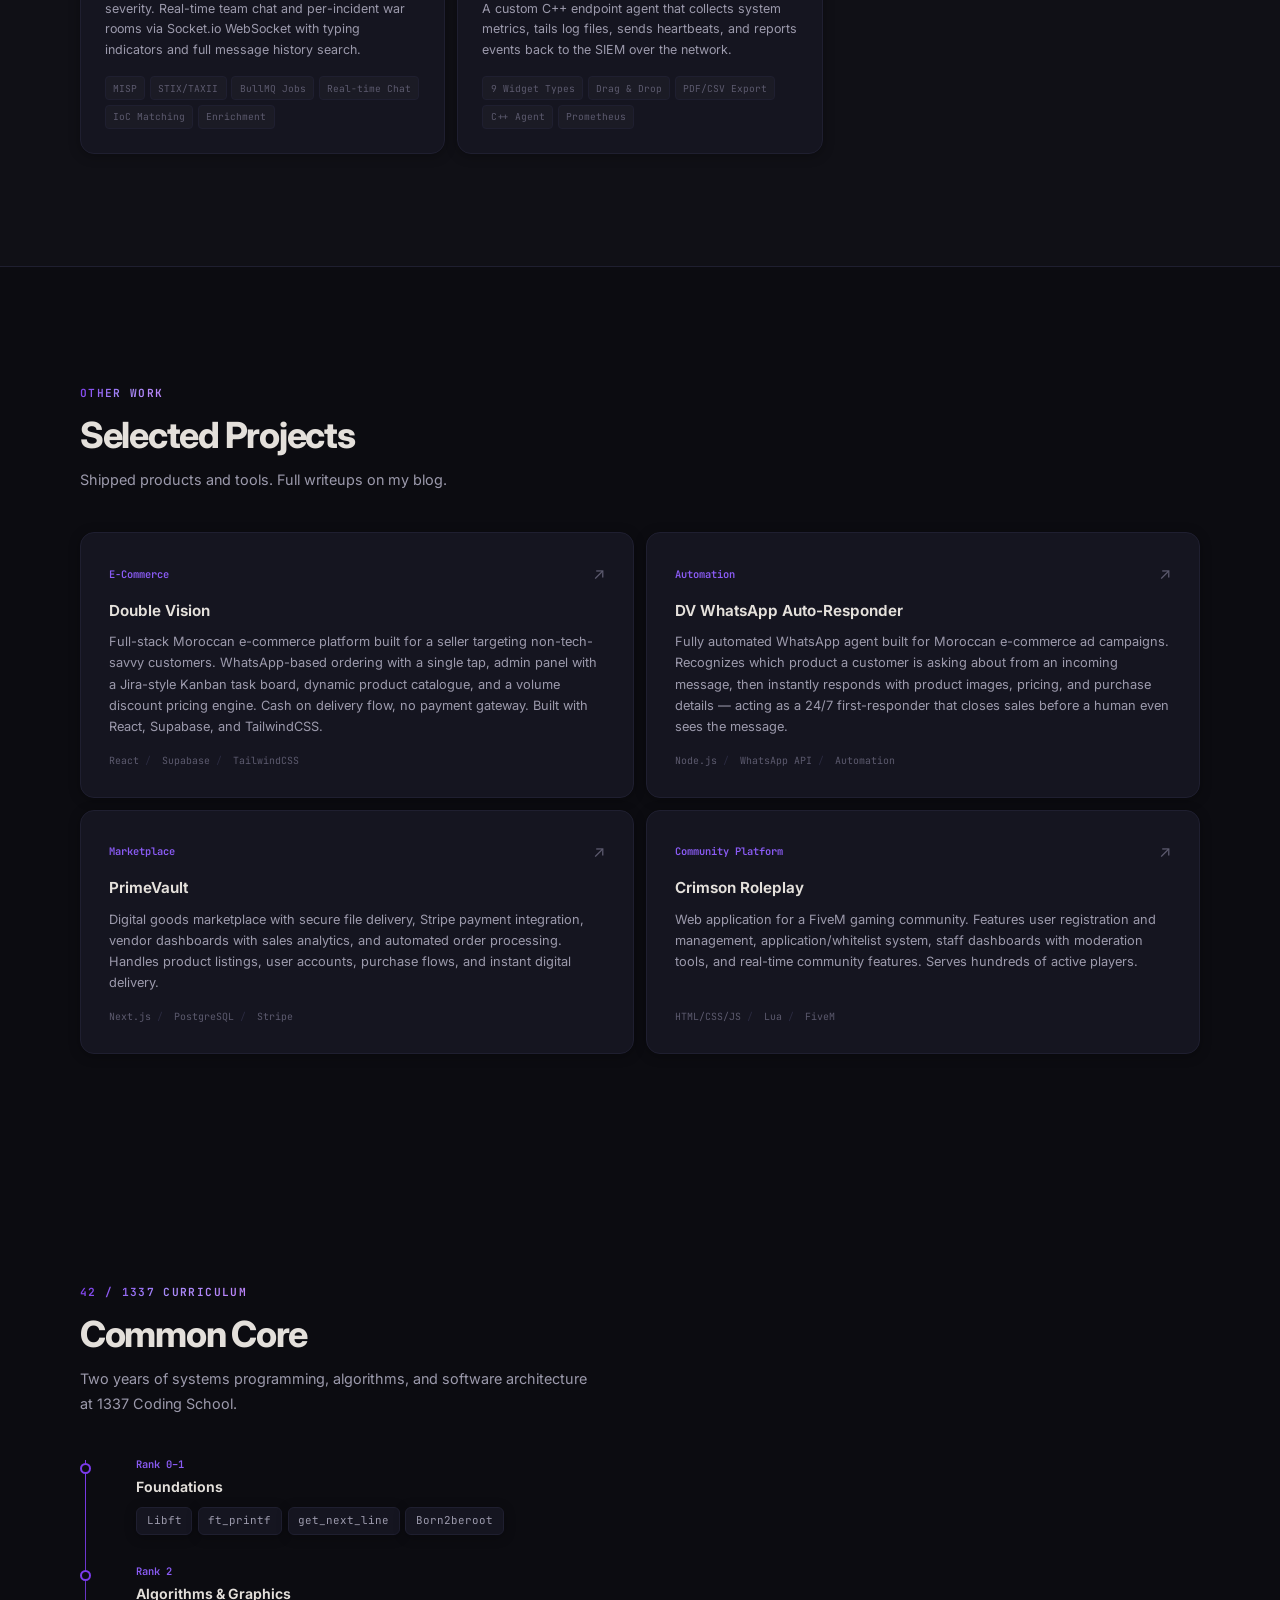
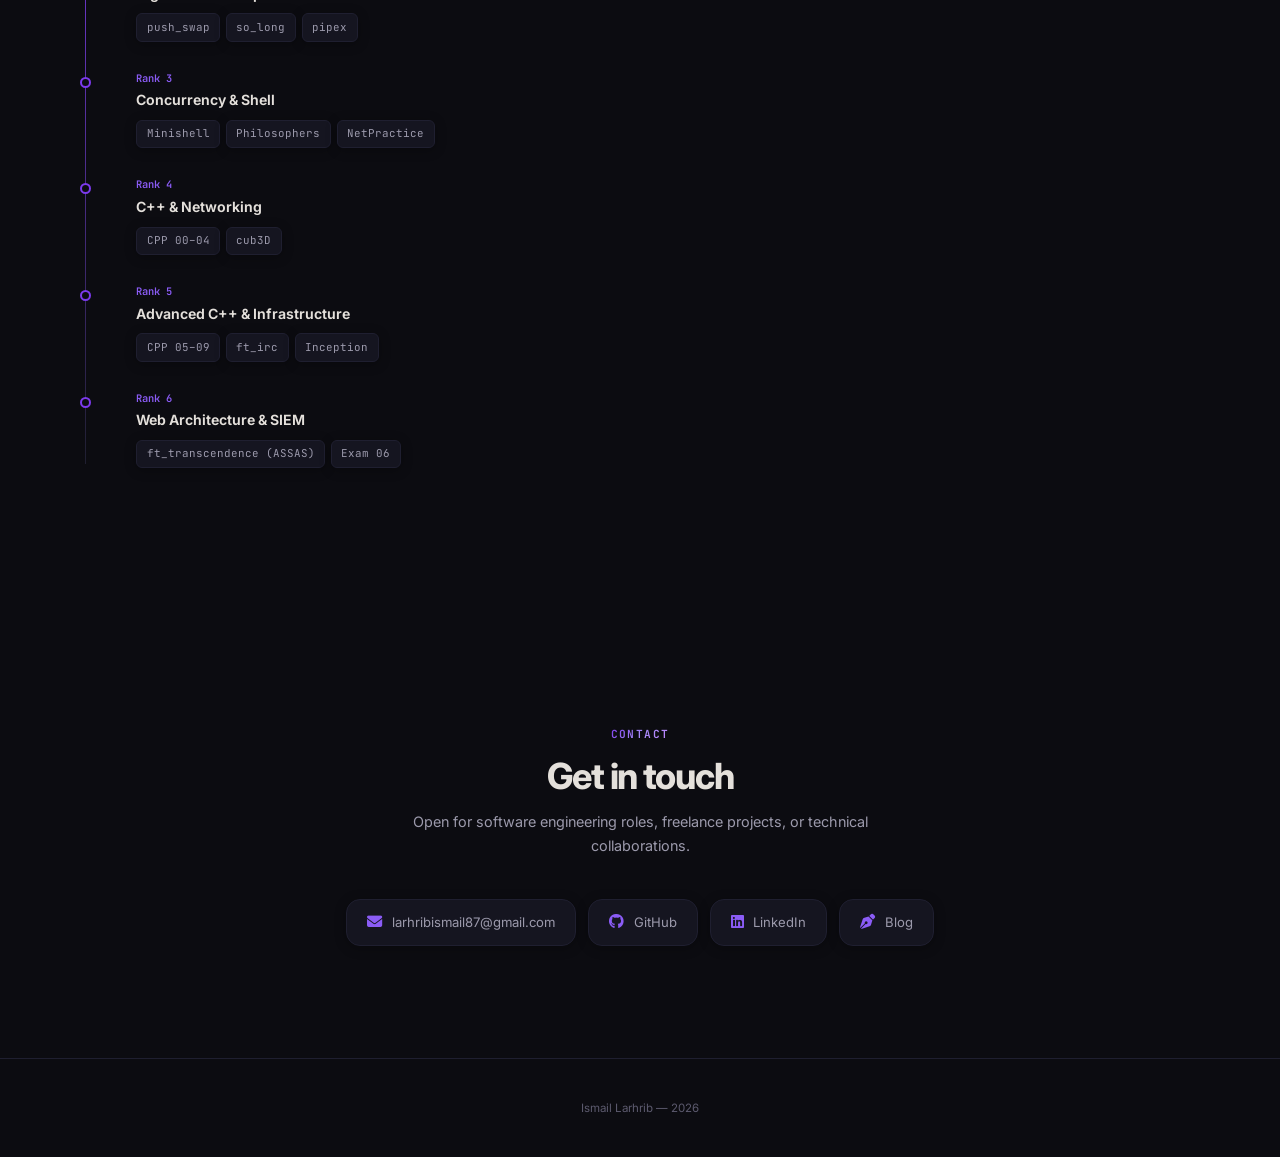
==== commit e73056c7: "Redesign: warm beige light mode, refined dark mode, theme toggle" ====
--- a/index.html
+++ b/index.html
@@ -1,32 +1,29 @@
 <!DOCTYPE html>
-<html lang="en">
+<html lang="en" data-theme="dark">
 <head>
     <meta charset="UTF-8">
     <meta name="viewport" content="width=device-width, initial-scale=1.0">
-    <title>Ismail Larhrib — Full-Stack Engineer</title>
-    <meta name="description" content="Ismail Larhrib — Full-Stack Software Engineer. React, Next.js, Nest.js, TypeScript, PostgreSQL. Builder of ASSAS, a production-grade SIEM platform. 1337 (UM6P/42 Network).">
+    <title>Ismail Larhrib — Software Engineer</title>
+    <meta name="description" content="Ismail Larhrib — Software Engineer. React, Next.js, Nest.js, TypeScript, PostgreSQL. Builder of ASSAS, a production-grade SIEM platform. 1337 (UM6P/42 Network).">
     <meta name="author" content="Ismail Larhrib">
     <meta name="robots" content="index, follow">
-    <link rel="canonical" href="https://sphynx-portfolio.vercel.app/">
 
     <meta property="og:type" content="website">
-    <meta property="og:title" content="Ismail Larhrib — Full-Stack Engineer">
-    <meta property="og:description" content="Full-Stack Software Engineer building production-grade web platforms. React, Nest.js, TypeScript, PostgreSQL.">
-    <meta property="og:url" content="https://sphynx-portfolio.vercel.app/">
-    <meta property="og:image" content="https://sphynx-portfolio.vercel.app/me.jpg">
+    <meta property="og:title" content="Ismail Larhrib — Software Engineer">
+    <meta property="og:description" content="Software Engineer building production-grade web platforms. React, Nest.js, TypeScript, PostgreSQL.">
+    <meta property="og:image" content="me.jpg">
 
     <link rel="preconnect" href="https://fonts.googleapis.com">
     <link rel="preconnect" href="https://fonts.gstatic.com" crossorigin>
-    <link href="https://fonts.googleapis.com/css2?family=Inter:wght@300;400;450;500;600;700;800&family=JetBrains+Mono:wght@400;500;600&display=swap" rel="stylesheet">
-    <link rel="stylesheet" href="https://cdnjs.cloudflare.com/ajax/libs/font-awesome/6.4.0/css/all.min.css" integrity="sha512-iecdLmaskl0GPmkFJ7+0ydLjSMdO0bkEbAUCWHA30b1bQWncdS7eJ4E5uWZKFxsIk21voMfMcKnflcii4dQA==" crossorigin="anonymous" referrerpolicy="no-referrer">
+    <link href="https://fonts.googleapis.com/css2?family=Inter:wght@300;400;450;500;550;600;650;700;750;800;850&family=JetBrains+Mono:wght@400;500;600&display=swap" rel="stylesheet">
+    <link rel="stylesheet" href="https://cdnjs.cloudflare.com/ajax/libs/font-awesome/6.4.0/css/all.min.css" crossorigin="anonymous" referrerpolicy="no-referrer">
     <link rel="stylesheet" href="style.css">
 </head>
 <body>
 
-    <!-- Navigation -->
     <nav id="navbar">
         <div class="nav-inner">
-            <a href="#hero" class="nav-logo">ismail<span>.</span>dev</a>
+            <a href="#hero" class="nav-logo">ismail<span>.dev</span></a>
             <div class="nav-links" id="nav-links">
                 <a href="#about">About</a>
                 <a href="#stack">Stack</a>
@@ -35,38 +32,43 @@
                 <a href="#journey">1337</a>
                 <a href="#contact">Contact</a>
             </div>
-            <button class="nav-toggle" id="nav-toggle" aria-label="Toggle navigation">
-                <span></span><span></span><span></span>
-            </button>
+            <div class="nav-right">
+                <button class="theme-toggle" id="theme-toggle" aria-label="Toggle theme">
+                    <i class="fas fa-sun"></i>
+                </button>
+                <button class="nav-toggle" id="nav-toggle" aria-label="Menu">
+                    <span></span><span></span><span></span>
+                </button>
+            </div>
         </div>
     </nav>
 
-    <!-- Hero -->
+    <!-- ========== HERO ========== -->
     <section id="hero" class="hero">
         <div class="container">
             <div class="hero-grid">
-                <div class="hero-left">
-                    <div class="hero-label">
+                <div>
+                    <div class="hero-overline">
                         <span class="dot"></span>
-                        Open to opportunities
-                    </div>
-                    <h1>Ismail<br>Larhrib<span class="accent">.</span></h1>
+                        Available for opportunities
+                    </div>
+                    <h1>Ismail<br>Larhrib<span class="gradient">.</span></h1>
                     <p class="hero-desc">
-                        Full-stack engineer specializing in building scalable web platforms from the ground up.
-                        Currently finishing the 42 Common Core at 1337 (UM6P), where I shipped a production-grade
-                        SIEM tool as my capstone project.
-                    </p>
-                    <div class="hero-links">
-                        <a href="#assas" class="btn btn-primary">
-                            <span>View ASSAS</span>
-                            <i class="fas fa-arrow-down" style="font-size: 0.75rem;"></i>
+                        Software engineer with a background in systems programming and full-stack web development.
+                        I build things that work at scale — from low-level C infrastructure to real-time web platforms.
+                        Currently wrapping up the <strong>42 Common Core</strong> at <strong>1337 (UM6P)</strong>,
+                        where I architected a production-grade SIEM tool as my capstone.
+                    </p>
+                    <div class="hero-actions">
+                        <a href="#assas" class="btn btn-accent">
+                            View ASSAS
+                            <i class="fas fa-arrow-down" style="font-size:0.7rem;"></i>
                         </a>
-                        <a href="https://github.com/NotSphyynxx" target="_blank" class="btn btn-outline">
-                            <i class="fab fa-github" style="font-size: 0.9rem;"></i>
-                            <span>GitHub</span>
+                        <a href="https://github.com/NotSphyynxx" target="_blank" class="btn btn-ghost">
+                            <i class="fab fa-github"></i> GitHub
                         </a>
-                        <a href="https://sphynx-blogs.vercel.app" target="_blank" class="btn btn-outline">
-                            <span>Blog</span>
+                        <a href="https://sphynx-blogs.vercel.app" target="_blank" class="btn btn-ghost">
+                            Blog
                         </a>
                     </div>
                 </div>
@@ -77,268 +79,301 @@
         </div>
     </section>
 
-    <!-- About -->
+    <!-- ========== ABOUT ========== -->
     <section id="about">
         <div class="container">
-            <div class="section-label">About</div>
-            <h2 class="section-title">Background</h2>
-            <div class="about-content fade-up">
+            <span class="label">About</span>
+            <h2 class="title">Background</h2>
+            <div class="about-grid reveal">
                 <div class="about-text">
                     <p>
-                        I'm a software engineering student at 1337 Coding School (UM6P / 42 Network) in Casablanca, Morocco.
-                        Over two years of the 42 curriculum, I progressed from low-level C systems programming through
-                        C++ object-oriented design and into full-stack web development with modern frameworks.
-                    </p>
-                    <p>
-                        My capstone project, <strong>ASSAS</strong>, is a complete SIEM platform I architected and built
-                        from scratch — real-time event ingestion, alert engine, incident management with Kanban workflows,
-                        threat intelligence feeds, and a custom C++ endpoint agent. The full stack runs on React, Nest.js,
-                        PostgreSQL, Redis, and Docker.
-                    </p>
-                    <p>
-                        Outside of 1337, I've built and shipped several commercial web applications, including e-commerce
-                        platforms and digital marketplaces. I also compete in DFIR and CTF events with my team MIR4GE.
-                    </p>
-                </div>
-                <div class="about-details">
-                    <div class="detail-item">
-                        <div class="detail-label">Location</div>
-                        <div class="detail-value">Casablanca, Morocco</div>
-                    </div>
-                    <div class="detail-item">
-                        <div class="detail-label">School</div>
-                        <div class="detail-value">1337 (UM6P / 42)</div>
-                    </div>
-                    <div class="detail-item">
-                        <div class="detail-label">Focus</div>
-                        <div class="detail-value">Full-Stack Engineering</div>
-                    </div>
-                    <div class="detail-item">
-                        <div class="detail-label">Team</div>
-                        <div class="detail-value">MIR4GE (Founder)</div>
-                    </div>
-                </div>
-            </div>
-        </div>
-    </section>
-
-    <!-- Stack -->
+                        I'm a software engineering student at <strong>1337 Coding School</strong> (UM6P / 42 Network)
+                        in Casablanca, Morocco. Over two years of the 42 curriculum, I went from writing memory allocators
+                        in C to shipping full-stack web platforms with React, Nest.js, and PostgreSQL.
+                    </p>
+                    <p>
+                        My capstone project — <strong>ASSAS</strong> — is a complete SIEM platform I designed and built from
+                        scratch: real-time event ingestion via WebSocket, a correlation-based alert engine, Kanban incident
+                        management, threat intelligence feeds (MISP/STIX), team chat with war rooms, and a custom C++ endpoint agent.
+                        Nine Docker services orchestrated with Compose.
+                    </p>
+                    <p>
+                        Outside of school, I've shipped commercial web apps (e-commerce, digital marketplaces, automation tools)
+                        and I compete in DFIR and CTF events as the founder of <strong>MIR4GE</strong>.
+                    </p>
+                </div>
+                <div class="about-cards">
+                    <div class="about-card">
+                        <div class="about-card-label">Location</div>
+                        <div class="about-card-val">Casablanca, Morocco</div>
+                    </div>
+                    <div class="about-card">
+                        <div class="about-card-label">School</div>
+                        <div class="about-card-val">1337 (UM6P / 42)</div>
+                    </div>
+                    <div class="about-card">
+                        <div class="about-card-label">Focus</div>
+                        <div class="about-card-val">Software Engineering</div>
+                    </div>
+                    <div class="about-card">
+                        <div class="about-card-label">Team</div>
+                        <div class="about-card-val">MIR4GE (Founder)</div>
+                    </div>
+                </div>
+            </div>
+        </div>
+    </section>
+
+    <!-- ========== STACK ========== -->
     <section id="stack">
         <div class="container">
-            <div class="section-label">Technical Stack</div>
-            <h2 class="section-title">What I work with</h2>
-            <p class="section-desc">End-to-end web development, systems programming, and infrastructure.</p>
-            <div class="stack-grid fade-up">
-                <div class="stack-card">
+            <span class="label">Technical Stack</span>
+            <h2 class="title">What I work with</h2>
+            <p class="desc">End-to-end development — frontend interfaces, backend APIs, databases, infrastructure.</p>
+
+            <div class="stack-row">
+                <div class="stack-block reveal">
                     <h3>Frontend</h3>
-                    <div class="stack-tags">
-                        <span class="stack-tag">React</span>
-                        <span class="stack-tag">Next.js</span>
-                        <span class="stack-tag">TypeScript</span>
-                        <span class="stack-tag">TailwindCSS</span>
-                        <span class="stack-tag">HTML / CSS</span>
-                        <span class="stack-tag">JavaScript</span>
-                    </div>
-                </div>
-                <div class="stack-card">
+                    <div class="tags">
+                        <span class="tag">React</span>
+                        <span class="tag">Next.js</span>
+                        <span class="tag">TypeScript</span>
+                        <span class="tag">TailwindCSS</span>
+                        <span class="tag">HTML / CSS</span>
+                        <span class="tag">JavaScript</span>
+                    </div>
+                </div>
+                <div class="stack-block reveal reveal-delay-1">
                     <h3>Backend</h3>
-                    <div class="stack-tags">
-                        <span class="stack-tag">Nest.js</span>
-                        <span class="stack-tag">PostgreSQL</span>
-                        <span class="stack-tag">Supabase</span>
-                        <span class="stack-tag">Redis</span>
-                        <span class="stack-tag">Socket.io</span>
-                        <span class="stack-tag">BullMQ</span>
-                    </div>
-                </div>
-                <div class="stack-card">
+                    <div class="tags">
+                        <span class="tag">Nest.js</span>
+                        <span class="tag">PostgreSQL</span>
+                        <span class="tag">Supabase</span>
+                        <span class="tag">Redis</span>
+                        <span class="tag">Socket.io</span>
+                        <span class="tag">BullMQ</span>
+                    </div>
+                </div>
+                <div class="stack-block reveal reveal-delay-2">
                     <h3>Systems & DevOps</h3>
-                    <div class="stack-tags">
-                        <span class="stack-tag">C</span>
-                        <span class="stack-tag">C++</span>
-                        <span class="stack-tag">Python</span>
-                        <span class="stack-tag">Docker</span>
-                        <span class="stack-tag">Linux</span>
-                        <span class="stack-tag secondary">Nginx</span>
-                        <span class="stack-tag secondary">Git</span>
-                        <span class="stack-tag secondary">Bash</span>
-                    </div>
-                </div>
-            </div>
-        </div>
-    </section>
-
-    <!-- ASSAS -->
+                    <div class="tags">
+                        <span class="tag">C</span>
+                        <span class="tag">C++</span>
+                        <span class="tag">Python</span>
+                        <span class="tag">Docker</span>
+                        <span class="tag">Linux</span>
+                        <span class="tag muted">Nginx</span>
+                        <span class="tag muted">Git</span>
+                        <span class="tag muted">Bash</span>
+                    </div>
+                </div>
+            </div>
+        </div>
+    </section>
+
+    <!-- ========== ASSAS SIEM ========== -->
     <section id="assas" class="featured">
         <div class="container">
-            <div class="featured-header fade-up">
-                <div>
-                    <div class="section-label">Featured Project — ft_transcendence Capstone</div>
-                    <h2 class="featured-title">ASSAS<span> SIEM</span></h2>
-                    <p class="featured-subtitle">
-                        A production-grade Security Information and Event Management platform.
-                        Built from scratch as the 42 capstone project (ft_transcendence). Covers the full SOC workflow —
-                        from raw event ingestion to alert triage, incident resolution, threat intelligence, and real-time team communication.
-                    </p>
-                    <div class="featured-tech">
-                        <span class="stack-tag">React</span>
-                        <span class="stack-tag">Nest.js</span>
-                        <span class="stack-tag">TypeScript</span>
-                        <span class="stack-tag">PostgreSQL</span>
-                        <span class="stack-tag">Redis</span>
-                        <span class="stack-tag">Socket.io</span>
-                        <span class="stack-tag">BullMQ</span>
-                        <span class="stack-tag">Docker Compose</span>
-                        <span class="stack-tag">C++ Agent</span>
-                    </div>
-                </div>
-                <span class="featured-badge">9 Microservices</span>
-            </div>
-
-            <div class="modules-grid fade-up">
-                <!-- Part 1 -->
-                <div class="module-card">
-                    <div class="module-num">01</div>
+            <div class="featured-head reveal">
+                <div class="featured-top">
+                    <span class="label">Featured — ft_transcendence Capstone</span>
+                    <span class="featured-badge">9 Services</span>
+                </div>
+                <h2>ASSAS <span class="gradient">SIEM</span></h2>
+                <p class="featured-desc">
+                    A production-grade Security Information and Event Management platform, built from scratch
+                    as the 42 capstone project. Covers the entire SOC analyst workflow — from raw endpoint
+                    telemetry ingestion to alert triage, incident resolution, threat intelligence correlation,
+                    and real-time team coordination. Nine containerized services orchestrated via Docker Compose.
+                </p>
+                <div class="featured-tags">
+                    <span class="tag">React</span>
+                    <span class="tag">Nest.js</span>
+                    <span class="tag">TypeScript</span>
+                    <span class="tag">PostgreSQL</span>
+                    <span class="tag">Redis</span>
+                    <span class="tag">Socket.io</span>
+                    <span class="tag">BullMQ</span>
+                    <span class="tag">Docker Compose</span>
+                    <span class="tag">C++ Agent</span>
+                </div>
+            </div>
+
+            <div class="modules">
+                <div class="mod reveal">
+                    <div class="mod-num">01</div>
                     <h4>Auth & Core Infrastructure</h4>
-                    <p class="module-desc">
-                        Admin-provisioned accounts, RBAC with granular permissions, team management,
-                        immutable audit logging, WAF middleware (XSS, SQLi, path traversal), and Redis-backed rate limiting.
-                    </p>
-                    <div class="module-items">
-                        <span class="module-item">JWT Auth</span>
-                        <span class="module-item">RBAC</span>
-                        <span class="module-item">WAF</span>
-                        <span class="module-item">Audit Trail</span>
-                        <span class="module-item">Teams</span>
-                        <span class="module-item">Rate Limiting</span>
-                    </div>
-                </div>
-
-                <!-- Part 2 -->
-                <div class="module-card">
-                    <div class="module-num">02</div>
+                    <p class="mod-desc">
+                        Admin-provisioned user accounts (no self-registration). Role-based access control with granular
+                        permissions stored as JSON. Team management with leaders and members. Immutable audit trail logging.
+                        WAF middleware blocking XSS, SQL injection, and path traversal. Redis-backed rate limiting.
+                        Full Docker Compose orchestration for all 9 services.
+                    </p>
+                    <div class="mod-chips">
+                        <span class="mod-chip">JWT</span>
+                        <span class="mod-chip">RBAC</span>
+                        <span class="mod-chip">WAF</span>
+                        <span class="mod-chip">Audit Logs</span>
+                        <span class="mod-chip">Teams</span>
+                        <span class="mod-chip">Rate Limiting</span>
+                    </div>
+                </div>
+
+                <div class="mod reveal reveal-delay-1">
+                    <div class="mod-num">02</div>
                     <h4>Event Stream & Device Management</h4>
-                    <p class="module-desc">
-                        Agent registration with pre-shared token auth, high-throughput event ingestion API,
-                        real-time WebSocket broadcast, heartbeat monitoring, and offline detection with automatic alerting.
-                    </p>
-                    <div class="module-items">
-                        <span class="module-item">WebSocket</span>
-                        <span class="module-item">Agent Auth</span>
-                        <span class="module-item">Heartbeat</span>
-                        <span class="module-item">Event Ingestion</span>
-                        <span class="module-item">Real-time</span>
-                    </div>
-                </div>
-
-                <!-- Part 3 -->
-                <div class="module-card">
-                    <div class="module-num">03</div>
+                    <p class="mod-desc">
+                        Endpoint agent registration with pre-shared token authentication (DeviceAuthGuard). High-throughput
+                        event ingestion API with category typing and source IP tracking. Real-time event broadcast to all
+                        connected analysts via WebSocket (Socket.io). Heartbeat monitoring with configurable intervals.
+                        Automatic offline detection and alert generation when agents go silent.
+                    </p>
+                    <div class="mod-chips">
+                        <span class="mod-chip">WebSocket</span>
+                        <span class="mod-chip">Agent Auth</span>
+                        <span class="mod-chip">Heartbeat</span>
+                        <span class="mod-chip">Event Ingestion</span>
+                        <span class="mod-chip">Real-time Broadcast</span>
+                    </div>
+                </div>
+
+                <div class="mod reveal reveal-delay-2">
+                    <div class="mod-num">03</div>
                     <h4>Alert Engine & Incident Management</h4>
-                    <p class="module-desc">
-                        5-stage alert lifecycle, correlation rules engine, alert-to-ticket conversion, 6-stage
-                        incident workflow with Kanban board, SLA tracking, and auto-created war rooms per incident.
-                    </p>
-                    <div class="module-items">
-                        <span class="module-item">State Machine</span>
-                        <span class="module-item">Kanban</span>
-                        <span class="module-item">Correlation Rules</span>
-                        <span class="module-item">SLA</span>
-                        <span class="module-item">War Rooms</span>
-                    </div>
-                </div>
-
-                <!-- Part 4 -->
-                <div class="module-card">
-                    <div class="module-num">04</div>
+                    <p class="mod-desc">
+                        5-stage alert lifecycle (New, Acknowledged, Investigating, Resolved, Closed) with severity levels
+                        and analyst assignment. CRUD correlation rules engine that evaluates incoming events against
+                        configurable patterns. Alert-to-ticket conversion. 6-stage incident ticket workflow
+                        (Backlog through Closed) with a full Kanban board UI, comments, history, and SLA tracking.
+                        Automatic war room (ChatRoom) creation per alert and ticket.
+                    </p>
+                    <div class="mod-chips">
+                        <span class="mod-chip">State Machine</span>
+                        <span class="mod-chip">Kanban Board</span>
+                        <span class="mod-chip">Correlation Rules</span>
+                        <span class="mod-chip">SLA Tracking</span>
+                        <span class="mod-chip">War Rooms</span>
+                    </div>
+                </div>
+
+                <div class="mod reveal">
+                    <div class="mod-num">04</div>
                     <h4>Threat Intelligence & Chat</h4>
-                    <p class="module-desc">
-                        IoC database with automated feed ingestion (MISP, OTX, STIX/TAXII) via BullMQ background jobs,
-                        enrichment lookups, real-time team chat and war rooms with typing indicators via Socket.io.
-                    </p>
-                    <div class="module-items">
-                        <span class="module-item">MISP</span>
-                        <span class="module-item">STIX/TAXII</span>
-                        <span class="module-item">BullMQ</span>
-                        <span class="module-item">Real-time Chat</span>
-                        <span class="module-item">IoC Matching</span>
-                    </div>
-                </div>
-
-                <!-- Part 5 -->
-                <div class="module-card">
-                    <div class="module-num">05</div>
-                    <h4>Dashboards, Reports & Agent</h4>
-                    <p class="module-desc">
-                        Widget-based dashboard system (9 widget types) with drag-and-drop layout, scheduled PDF/CSV reports,
-                        file management, and a custom C++ endpoint agent for metrics collection and log tailing.
-                    </p>
-                    <div class="module-items">
-                        <span class="module-item">9 Widget Types</span>
-                        <span class="module-item">Drag & Drop</span>
-                        <span class="module-item">PDF Reports</span>
-                        <span class="module-item">C++ Agent</span>
-                        <span class="module-item">Prometheus</span>
-                    </div>
-                </div>
-            </div>
-        </div>
-    </section>
-
-    <!-- Other Projects -->
+                    <p class="mod-desc">
+                        Indicator of Compromise database with typed entries, threat scores, and expiration tracking.
+                        Automated feed ingestion from MISP, AlienVault OTX, and STIX/TAXII sources via BullMQ background
+                        jobs. Enrichment lookups that match incoming events to known IoCs and auto-escalate severity.
+                        Real-time team chat and per-incident war rooms via Socket.io WebSocket with typing indicators
+                        and full message history search.
+                    </p>
+                    <div class="mod-chips">
+                        <span class="mod-chip">MISP</span>
+                        <span class="mod-chip">STIX/TAXII</span>
+                        <span class="mod-chip">BullMQ Jobs</span>
+                        <span class="mod-chip">Real-time Chat</span>
+                        <span class="mod-chip">IoC Matching</span>
+                        <span class="mod-chip">Enrichment</span>
+                    </div>
+                </div>
+
+                <div class="mod reveal reveal-delay-1">
+                    <div class="mod-num">05</div>
+                    <h4>Dashboards, Reports & C++ Agent</h4>
+                    <p class="mod-desc">
+                        Widget-based custom dashboards with 9 widget types (event counter, alert list, severity chart,
+                        timeline, device status, incident board, threat map, activity feed, system health). Drag-and-drop
+                        layout with auto-refresh and team-level sharing. Scheduled PDF/CSV report generation linked to
+                        alerts and files. A custom C++ endpoint agent that collects system metrics, tails log files,
+                        sends heartbeats, and reports events back to the SIEM over the network.
+                    </p>
+                    <div class="mod-chips">
+                        <span class="mod-chip">9 Widget Types</span>
+                        <span class="mod-chip">Drag & Drop</span>
+                        <span class="mod-chip">PDF/CSV Export</span>
+                        <span class="mod-chip">C++ Agent</span>
+                        <span class="mod-chip">Prometheus</span>
+                    </div>
+                </div>
+            </div>
+        </div>
+    </section>
+
+    <!-- ========== OTHER PROJECTS ========== -->
     <section id="projects">
         <div class="container">
-            <div class="section-label">Other Work</div>
-            <h2 class="section-title">Selected Projects</h2>
-            <p class="section-desc">Full writeups available on my blog.</p>
-            <div class="projects-grid fade-up">
-                <a href="https://sphynx-blogs.vercel.app/posts/double-vision-ecommerce/" target="_blank" class="project-card">
-                    <div class="project-top">
-                        <span class="project-type">E-Commerce</span>
-                        <span class="project-arrow">&#8599;</span>
+            <span class="label">Other Work</span>
+            <h2 class="title">Selected Projects</h2>
+            <p class="desc">Shipped products and tools. Full writeups on my blog.</p>
+
+            <div class="proj-grid">
+                <a href="https://sphynx-blogs.vercel.app/posts/double-vision-ecommerce/" target="_blank" class="proj reveal">
+                    <div class="proj-top">
+                        <span class="proj-type">E-Commerce</span>
+                        <span class="proj-arrow">&#8599;</span>
                     </div>
                     <h3>Double Vision</h3>
-                    <p>Full-stack Moroccan e-commerce platform with WhatsApp-based ordering, admin panel, Jira-style task board, and volume discount engine. Built for non-tech-savvy customers.</p>
-                    <div class="project-stack">
+                    <p>
+                        Full-stack Moroccan e-commerce platform built for a seller targeting non-tech-savvy customers.
+                        WhatsApp-based ordering with a single tap, admin panel with a Jira-style Kanban task board,
+                        dynamic product catalogue, and a volume discount pricing engine. Cash on delivery flow,
+                        no payment gateway. Built with React, Supabase, and TailwindCSS.
+                    </p>
+                    <div class="proj-stack">
                         <span>React</span>
                         <span>Supabase</span>
                         <span>TailwindCSS</span>
                     </div>
                 </a>
-                <a href="https://sphynx-blogs.vercel.app/posts/doublevision-whatsapp-autoresponder/" target="_blank" class="project-card">
-                    <div class="project-top">
-                        <span class="project-type">Automation</span>
-                        <span class="project-arrow">&#8599;</span>
+
+                <a href="https://sphynx-blogs.vercel.app/posts/doublevision-whatsapp-autoresponder/" target="_blank" class="proj reveal reveal-delay-1">
+                    <div class="proj-top">
+                        <span class="proj-type">Automation</span>
+                        <span class="proj-arrow">&#8599;</span>
                     </div>
                     <h3>DV WhatsApp Auto-Responder</h3>
-                    <p>Automated WhatsApp agent for Moroccan e-commerce. Handles incoming ad campaign messages and sends instant product details, images, and pricing to customers.</p>
-                    <div class="project-stack">
+                    <p>
+                        Fully automated WhatsApp agent built for Moroccan e-commerce ad campaigns.
+                        Recognizes which product a customer is asking about from an incoming message,
+                        then instantly responds with product images, pricing, and purchase details —
+                        acting as a 24/7 first-responder that closes sales before a human even sees the message.
+                    </p>
+                    <div class="proj-stack">
                         <span>Node.js</span>
                         <span>WhatsApp API</span>
                         <span>Automation</span>
                     </div>
                 </a>
-                <a href="https://sphynx-blogs.vercel.app/posts/primevault-digital-marketplace/" target="_blank" class="project-card">
-                    <div class="project-top">
-                        <span class="project-type">Marketplace</span>
-                        <span class="project-arrow">&#8599;</span>
+
+                <a href="https://sphynx-blogs.vercel.app/posts/primevault-digital-marketplace/" target="_blank" class="proj reveal">
+                    <div class="proj-top">
+                        <span class="proj-type">Marketplace</span>
+                        <span class="proj-arrow">&#8599;</span>
                     </div>
                     <h3>PrimeVault</h3>
-                    <p>Digital goods marketplace with secure file delivery, payment integration, vendor dashboards, and automated order processing.</p>
-                    <div class="project-stack">
+                    <p>
+                        Digital goods marketplace with secure file delivery, Stripe payment integration,
+                        vendor dashboards with sales analytics, and automated order processing.
+                        Handles product listings, user accounts, purchase flows, and instant digital delivery.
+                    </p>
+                    <div class="proj-stack">
                         <span>Next.js</span>
                         <span>PostgreSQL</span>
                         <span>Stripe</span>
                     </div>
                 </a>
-                <a href="https://sphynx-blogs.vercel.app/posts/crimson-roleplay-webapp/" target="_blank" class="project-card">
-                    <div class="project-top">
-                        <span class="project-type">Community Platform</span>
-                        <span class="project-arrow">&#8599;</span>
+
+                <a href="https://sphynx-blogs.vercel.app/posts/crimson-roleplay-webapp/" target="_blank" class="proj reveal reveal-delay-1">
+                    <div class="proj-top">
+                        <span class="proj-type">Community Platform</span>
+                        <span class="proj-arrow">&#8599;</span>
                     </div>
                     <h3>Crimson Roleplay</h3>
-                    <p>Full web application for a gaming community. User management, application system, staff dashboards, and real-time community features.</p>
-                    <div class="project-stack">
+                    <p>
+                        Web application for a FiveM gaming community. Features user registration and management,
+                        application/whitelist system, staff dashboards with moderation tools, and real-time
+                        community features. Serves hundreds of active players.
+                    </p>
+                    <div class="proj-stack">
                         <span>HTML/CSS/JS</span>
                         <span>Lua</span>
                         <span>FiveM</span>
@@ -348,93 +383,94 @@
         </div>
     </section>
 
-    <!-- 1337 Journey -->
+    <!-- ========== 1337 JOURNEY ========== -->
     <section id="journey">
         <div class="container">
-            <div class="section-label">42 / 1337 Curriculum</div>
-            <h2 class="section-title">Common Core</h2>
-            <p class="section-desc">Two years of systems programming, algorithms, and software architecture at 1337 Coding School.</p>
-            <div class="journey-timeline fade-up">
-                <div class="rank-block">
-                    <div class="rank-label">Rank 0–1</div>
-                    <div class="rank-title">Foundations</div>
-                    <div class="rank-items">
-                        <span class="rank-item">Libft</span>
-                        <span class="rank-item">ft_printf</span>
-                        <span class="rank-item">get_next_line</span>
-                        <span class="rank-item">Born2beroot</span>
-                    </div>
-                </div>
-                <div class="rank-block">
-                    <div class="rank-label">Rank 2</div>
-                    <div class="rank-title">Algorithms & Graphics</div>
-                    <div class="rank-items">
-                        <span class="rank-item">push_swap</span>
-                        <span class="rank-item">so_long</span>
-                        <span class="rank-item">pipex</span>
-                    </div>
-                </div>
-                <div class="rank-block">
-                    <div class="rank-label">Rank 3</div>
-                    <div class="rank-title">Concurrency & Shell</div>
-                    <div class="rank-items">
-                        <span class="rank-item">Minishell</span>
-                        <span class="rank-item">Philosophers</span>
-                        <span class="rank-item">NetPractice</span>
-                    </div>
-                </div>
-                <div class="rank-block">
-                    <div class="rank-label">Rank 4</div>
-                    <div class="rank-title">C++ & Networking</div>
-                    <div class="rank-items">
-                        <span class="rank-item">CPP 00–04</span>
-                        <span class="rank-item">cub3D</span>
-                        <span class="rank-item">NetPractice</span>
-                    </div>
-                </div>
-                <div class="rank-block">
-                    <div class="rank-label">Rank 5</div>
-                    <div class="rank-title">Advanced C++ & Infrastructure</div>
-                    <div class="rank-items">
-                        <span class="rank-item">CPP 05–09</span>
-                        <span class="rank-item">ft_irc</span>
-                        <span class="rank-item">Inception</span>
-                    </div>
-                </div>
-                <div class="rank-block">
-                    <div class="rank-label">Rank 6</div>
-                    <div class="rank-title">Web Architecture & SIEM</div>
-                    <div class="rank-items">
-                        <span class="rank-item">ft_transcendence (ASSAS)</span>
-                        <span class="rank-item">Exam 06</span>
-                    </div>
-                </div>
-            </div>
-        </div>
-    </section>
-
-    <!-- Contact -->
+            <span class="label">42 / 1337 Curriculum</span>
+            <h2 class="title">Common Core</h2>
+            <p class="desc">Two years of systems programming, algorithms, and software architecture at 1337 Coding School.</p>
+
+            <div class="timeline reveal">
+                <div class="rank">
+                    <div class="rank-num">Rank 0–1</div>
+                    <div class="rank-name">Foundations</div>
+                    <div class="rank-items">
+                        <span class="rank-pill">Libft</span>
+                        <span class="rank-pill">ft_printf</span>
+                        <span class="rank-pill">get_next_line</span>
+                        <span class="rank-pill">Born2beroot</span>
+                    </div>
+                </div>
+
+                <div class="rank">
+                    <div class="rank-num">Rank 2</div>
+                    <div class="rank-name">Algorithms & Graphics</div>
+                    <div class="rank-items">
+                        <span class="rank-pill">push_swap</span>
+                        <span class="rank-pill">so_long</span>
+                        <span class="rank-pill">pipex</span>
+                    </div>
+                </div>
+
+                <div class="rank">
+                    <div class="rank-num">Rank 3</div>
+                    <div class="rank-name">Concurrency & Shell</div>
+                    <div class="rank-items">
+                        <span class="rank-pill">Minishell</span>
+                        <span class="rank-pill">Philosophers</span>
+                        <span class="rank-pill">NetPractice</span>
+                    </div>
+                </div>
+
+                <div class="rank">
+                    <div class="rank-num">Rank 4</div>
+                    <div class="rank-name">C++ & Networking</div>
+                    <div class="rank-items">
+                        <span class="rank-pill">CPP 00–04</span>
+                        <span class="rank-pill">cub3D</span>
+                    </div>
+                </div>
+
+                <div class="rank">
+                    <div class="rank-num">Rank 5</div>
+                    <div class="rank-name">Advanced C++ & Infrastructure</div>
+                    <div class="rank-items">
+                        <span class="rank-pill">CPP 05–09</span>
+                        <span class="rank-pill">ft_irc</span>
+                        <span class="rank-pill">Inception</span>
+                    </div>
+                </div>
+
+                <div class="rank">
+                    <div class="rank-num">Rank 6</div>
+                    <div class="rank-name">Web Architecture & SIEM</div>
+                    <div class="rank-items">
+                        <span class="rank-pill">ft_transcendence (ASSAS)</span>
+                        <span class="rank-pill">Exam 06</span>
+                    </div>
+                </div>
+            </div>
+        </div>
+    </section>
+
+    <!-- ========== CONTACT ========== -->
     <section id="contact">
-        <div class="container contact-section">
-            <div class="section-label">Contact</div>
-            <h2 class="section-title">Get in touch</h2>
-            <p class="section-desc">Open for full-stack engineering roles, freelance projects, or technical collaborations.</p>
-            <div class="contact-links fade-up">
-                <a href="mailto:larhribismail87@gmail.com" class="contact-card">
-                    <i class="fas fa-envelope"></i>
-                    <span>larhribismail87@gmail.com</span>
-                </a>
-                <a href="https://github.com/NotSphyynxx" target="_blank" class="contact-card">
-                    <i class="fab fa-github"></i>
-                    <span>GitHub</span>
-                </a>
-                <a href="https://www.linkedin.com/in/ismail-larhrib-b5291932a" target="_blank" class="contact-card">
-                    <i class="fab fa-linkedin"></i>
-                    <span>LinkedIn</span>
-                </a>
-                <a href="https://sphynx-blogs.vercel.app" target="_blank" class="contact-card">
-                    <i class="fas fa-pen-nib"></i>
-                    <span>Blog</span>
+        <div class="container contact-wrap">
+            <span class="label">Contact</span>
+            <h2 class="title">Get in touch</h2>
+            <p class="desc">Open for software engineering roles, freelance projects, or technical collaborations.</p>
+            <div class="contact-row reveal">
+                <a href="mailto:larhribismail87@gmail.com" class="contact-item">
+                    <i class="fas fa-envelope"></i> larhribismail87@gmail.com
+                </a>
+                <a href="https://github.com/NotSphyynxx" target="_blank" class="contact-item">
+                    <i class="fab fa-github"></i> GitHub
+                </a>
+                <a href="https://www.linkedin.com/in/ismail-larhrib-b5291932a" target="_blank" class="contact-item">
+                    <i class="fab fa-linkedin"></i> LinkedIn
+                </a>
+                <a href="https://sphynx-blogs.vercel.app" target="_blank" class="contact-item">
+                    <i class="fas fa-pen-nib"></i> Blog
                 </a>
             </div>
         </div>
--- a/style.css
+++ b/style.css
@@ -1,171 +1,206 @@
-/* ===== RESET & BASE ===== */
-*, *::before, *::after {
-    margin: 0;
-    padding: 0;
-    box-sizing: border-box;
-}
-
+/* ===== RESET ===== */
+*, *::before, *::after { margin: 0; padding: 0; box-sizing: border-box; }
+
+/* ===== THEME TOKENS ===== */
 :root {
-    --bg: #0b0b0f;
-    --bg-card: #12121a;
-    --bg-card-hover: #1a1a26;
-    --bg-elevated: #16161f;
-    --border: #1e1e2e;
-    --border-hover: #2a2a3e;
-    --text: #e4e4e7;
-    --text-muted: #71717a;
-    --text-dim: #52525b;
-    --accent: #6366f1;
-    --accent-light: #818cf8;
-    --accent-dim: rgba(99, 102, 241, 0.12);
-    --accent-glow: rgba(99, 102, 241, 0.25);
-    --green: #22c55e;
-    --orange: #f59e0b;
-    --red: #ef4444;
-    --font-sans: 'Inter', -apple-system, BlinkMacSystemFont, system-ui, sans-serif;
-    --font-mono: 'JetBrains Mono', 'Fira Code', monospace;
-    --max-w: 1100px;
+    --font: 'Inter', -apple-system, system-ui, sans-serif;
+    --mono: 'JetBrains Mono', monospace;
+    --max: 1120px;
+    --radius: 14px;
     --transition: 0.2s ease;
-}
-
-html {
-    scroll-behavior: smooth;
-    font-size: 16px;
-    -webkit-font-smoothing: antialiased;
-    -moz-osx-font-smoothing: grayscale;
-}
+
+    /* Accent — shared across both themes */
+    --accent: #7c3aed;
+    --accent-2: #8b5cf6;
+    --accent-soft: rgba(124, 58, 237, 0.1);
+    --accent-glow: rgba(124, 58, 237, 0.25);
+    --accent-border: rgba(124, 58, 237, 0.18);
+    --gradient: linear-gradient(135deg, #7c3aed, #a78bfa, #c084fc);
+}
+
+/* --- DARK (default) --- */
+[data-theme="dark"] {
+    --bg:         #0c0c11;
+    --bg-2:       #101016;
+    --surface:    #151520;
+    --surface-h:  #1b1b28;
+    --border:     #1f1f30;
+    --border-h:   #2a2a40;
+    --text:       #e4e0db;
+    --text-2:     #9c9aac;
+    --text-3:     #5c5a6e;
+    --shadow:     0 2px 12px rgba(0,0,0,0.3);
+    --nav-bg:     rgba(12, 12, 17, 0.75);
+}
+
+/* --- LIGHT --- */
+[data-theme="light"] {
+    --bg:         #f4efe8;
+    --bg-2:       #efe9e1;
+    --surface:    #faf7f3;
+    --surface-h:  #f0ece6;
+    --border:     #ddd7ce;
+    --border-h:   #c8c1b7;
+    --text:       #1c1917;
+    --text-2:     #57534e;
+    --text-3:     #a8a29e;
+    --shadow:     0 2px 12px rgba(0,0,0,0.06);
+    --nav-bg:     rgba(244, 239, 232, 0.8);
+
+    --accent: #6d28d9;
+    --accent-2: #7c3aed;
+    --accent-soft: rgba(109, 40, 217, 0.08);
+    --accent-glow: rgba(109, 40, 217, 0.15);
+    --accent-border: rgba(109, 40, 217, 0.12);
+}
+
+/* ===== BASE ===== */
+html { scroll-behavior: smooth; -webkit-font-smoothing: antialiased; }
 
 body {
-    font-family: var(--font-sans);
+    font-family: var(--font);
     background: var(--bg);
     color: var(--text);
     line-height: 1.6;
     overflow-x: hidden;
-}
-
-a {
-    color: inherit;
-    text-decoration: none;
-}
-
-img {
-    display: block;
-    max-width: 100%;
-}
-
-/* ===== SCROLLBAR ===== */
-::-webkit-scrollbar { width: 6px; }
+    transition: background 0.35s ease, color 0.35s ease;
+}
+
+a { color: inherit; text-decoration: none; }
+img { display: block; max-width: 100%; }
+
+::-webkit-scrollbar { width: 5px; }
 ::-webkit-scrollbar-track { background: var(--bg); }
-::-webkit-scrollbar-thumb { background: var(--border); border-radius: 3px; }
-::-webkit-scrollbar-thumb:hover { background: var(--text-dim); }
-
-/* ===== NAVIGATION ===== */
+::-webkit-scrollbar-thumb { background: var(--border); border-radius: 10px; }
+
+/* Grain */
+body::after {
+    content: '';
+    position: fixed;
+    inset: 0;
+    z-index: 9999;
+    pointer-events: none;
+    opacity: 0.018;
+    background-image: url("data:image/svg+xml,%3Csvg viewBox='0 0 256 256' xmlns='http://www.w3.org/2000/svg'%3E%3Cfilter id='n'%3E%3CfeTurbulence type='fractalNoise' baseFrequency='0.9' numOctaves='4' stitchTiles='stitch'/%3E%3C/filter%3E%3Crect width='100%25' height='100%25' filter='url(%23n)'/%3E%3C/svg%3E");
+}
+[data-theme="light"] body::after { opacity: 0.012; }
+
+/* ===== NAV ===== */
 nav {
     position: fixed;
-    top: 0;
-    left: 0;
-    right: 0;
+    top: 0; left: 0; right: 0;
     z-index: 100;
     padding: 0 2rem;
-    backdrop-filter: blur(20px);
-    -webkit-backdrop-filter: blur(20px);
-    background: rgba(11, 11, 15, 0.8);
+    background: var(--nav-bg);
+    backdrop-filter: blur(24px);
+    -webkit-backdrop-filter: blur(24px);
     border-bottom: 1px solid transparent;
-    transition: border-color 0.3s ease;
-}
-
-nav.scrolled {
-    border-bottom-color: var(--border);
-}
+    transition: border-color 0.4s, background 0.35s;
+}
+nav.scrolled { border-bottom-color: var(--border); }
 
 .nav-inner {
-    max-width: var(--max-w);
+    max-width: var(--max);
     margin: 0 auto;
     display: flex;
     align-items: center;
     justify-content: space-between;
-    height: 64px;
+    height: 60px;
 }
 
 .nav-logo {
-    font-family: var(--font-mono);
-    font-size: 0.9rem;
+    font-family: var(--mono);
+    font-size: 0.85rem;
     font-weight: 600;
-    color: var(--text);
     letter-spacing: -0.02em;
 }
-
 .nav-logo span {
-    color: var(--accent);
-}
-
-.nav-links {
-    display: flex;
-    gap: 2rem;
-}
-
+    background: var(--gradient);
+    -webkit-background-clip: text;
+    -webkit-text-fill-color: transparent;
+}
+
+.nav-right { display: flex; align-items: center; gap: 1.5rem; }
+.nav-links { display: flex; gap: 1.75rem; }
 .nav-links a {
-    font-size: 0.82rem;
-    color: var(--text-muted);
+    font-size: 0.78rem;
+    color: var(--text-3);
     transition: color var(--transition);
     font-weight: 450;
-    letter-spacing: 0.01em;
-}
-
-.nav-links a:hover {
+}
+.nav-links a:hover { color: var(--text); }
+
+/* Theme toggle */
+.theme-toggle {
+    width: 36px;
+    height: 36px;
+    border-radius: 10px;
+    border: 1px solid var(--border);
+    background: var(--surface);
+    color: var(--text-2);
+    cursor: pointer;
+    display: flex;
+    align-items: center;
+    justify-content: center;
+    font-size: 0.85rem;
+    transition: all var(--transition);
+}
+.theme-toggle:hover {
+    border-color: var(--border-h);
     color: var(--text);
-}
-
-.nav-toggle {
-    display: none;
-    background: none;
-    border: none;
-    cursor: pointer;
-    padding: 4px;
-}
-
-.nav-toggle span {
-    display: block;
-    width: 20px;
-    height: 2px;
-    background: var(--text-muted);
-    margin: 4px 0;
-    transition: all 0.3s ease;
-}
-
-/* ===== SECTIONS ===== */
-section {
-    padding: 6rem 2rem;
-}
-
-.container {
-    max-width: var(--max-w);
-    margin: 0 auto;
-}
-
-.section-label {
-    font-family: var(--font-mono);
-    font-size: 0.75rem;
-    color: var(--accent);
+    transform: translateY(-1px);
+}
+
+.nav-toggle { display: none; background: none; border: none; cursor: pointer; padding: 4px; }
+.nav-toggle span { display: block; width: 18px; height: 1.5px; background: var(--text-2); margin: 4px 0; transition: 0.3s; }
+
+/* ===== SHARED ===== */
+section { padding: 7rem 2rem; }
+.container { max-width: var(--max); margin: 0 auto; }
+
+.label {
+    font-family: var(--mono);
+    font-size: 0.7rem;
     text-transform: uppercase;
-    letter-spacing: 0.1em;
+    letter-spacing: 0.12em;
+    background: var(--gradient);
+    -webkit-background-clip: text;
+    -webkit-text-fill-color: transparent;
+    font-weight: 600;
     margin-bottom: 0.75rem;
+    display: inline-block;
+}
+
+.title {
+    font-size: 2.25rem;
+    font-weight: 750;
+    letter-spacing: -0.035em;
+    line-height: 1.15;
+    margin-bottom: 0.75rem;
+}
+
+.desc {
+    color: var(--text-2);
+    font-size: 0.9rem;
+    max-width: 520px;
+    line-height: 1.7;
+}
+
+.tag {
+    font-family: var(--mono);
+    font-size: 0.68rem;
+    padding: 0.28rem 0.6rem;
+    border-radius: 6px;
+    background: var(--accent-soft);
+    color: var(--accent-2);
     font-weight: 500;
-}
-
-.section-title {
-    font-size: 2rem;
-    font-weight: 700;
-    letter-spacing: -0.03em;
-    line-height: 1.2;
-    margin-bottom: 1rem;
-}
-
-.section-desc {
-    color: var(--text-muted);
-    font-size: 0.95rem;
-    max-width: 560px;
-    line-height: 1.7;
+    border: 1px solid var(--accent-border);
+    transition: background var(--transition), border-color var(--transition);
+}
+.tag.muted {
+    background: rgba(128,128,128,0.06);
+    color: var(--text-3);
+    border-color: transparent;
 }
 
 /* ===== HERO ===== */
@@ -173,643 +208,517 @@
     min-height: 100vh;
     display: flex;
     align-items: center;
-    padding-top: 64px;
+    padding-top: 60px;
+    position: relative;
+}
+.hero::before {
+    content: '';
+    position: absolute;
+    width: 600px; height: 600px;
+    border-radius: 50%;
+    background: radial-gradient(circle, var(--accent-glow) 0%, transparent 70%);
+    top: 50%; left: 50%;
+    transform: translate(-50%, -50%);
+    pointer-events: none;
+    opacity: 0.4;
 }
 
 .hero-grid {
     display: grid;
-    grid-template-columns: 1fr auto;
+    grid-template-columns: 1fr 300px;
     gap: 4rem;
     align-items: center;
-    width: 100%;
-}
-
-.hero-label {
-    font-family: var(--font-mono);
-    font-size: 0.8rem;
-    color: var(--accent);
-    margin-bottom: 1.25rem;
-    display: flex;
+}
+
+.hero-overline {
+    font-family: var(--mono);
+    font-size: 0.75rem;
+    color: var(--text-3);
+    margin-bottom: 1.5rem;
+    display: flex;
+    align-items: center;
+    gap: 0.6rem;
+}
+.hero-overline .dot {
+    width: 6px; height: 6px;
+    border-radius: 50%;
+    background: #22c55e;
+    box-shadow: 0 0 8px rgba(34,197,94,0.4);
+    animation: pulse 2.5s ease-in-out infinite;
+}
+@keyframes pulse { 0%,100%{opacity:1} 50%{opacity:0.3} }
+
+.hero h1 {
+    font-size: clamp(3rem, 6vw, 4.5rem);
+    font-weight: 850;
+    letter-spacing: -0.05em;
+    line-height: 1.0;
+    margin-bottom: 1.5rem;
+}
+.hero h1 .gradient {
+    background: var(--gradient);
+    -webkit-background-clip: text;
+    -webkit-text-fill-color: transparent;
+}
+
+.hero-desc {
+    color: var(--text-2);
+    font-size: 1.05rem;
+    line-height: 1.75;
+    max-width: 500px;
+    margin-bottom: 2.5rem;
+}
+.hero-desc strong { color: var(--text); font-weight: 600; }
+
+.hero-actions { display: flex; gap: 0.75rem; flex-wrap: wrap; }
+
+.btn {
+    display: inline-flex;
     align-items: center;
     gap: 0.5rem;
-}
-
-.hero-label .dot {
-    width: 6px;
-    height: 6px;
+    padding: 0.7rem 1.5rem;
+    border-radius: 10px;
+    font-size: 0.82rem;
+    font-weight: 550;
+    transition: all 0.25s;
+    cursor: pointer;
+    border: none;
+    font-family: var(--font);
+}
+.btn-accent {
+    background: var(--accent);
+    color: #fff;
+}
+.btn-accent:hover {
+    background: var(--accent-2);
+    transform: translateY(-2px);
+    box-shadow: 0 8px 30px var(--accent-glow);
+}
+.btn-ghost {
+    background: var(--surface);
+    color: var(--text-2);
+    border: 1px solid var(--border);
+}
+.btn-ghost:hover {
+    border-color: var(--border-h);
+    color: var(--text);
+    transform: translateY(-2px);
+}
+
+.hero-photo {
+    width: 300px; height: 380px;
+    border-radius: 20px;
+    overflow: hidden;
+    position: relative;
+    border: 1px solid var(--border);
+    box-shadow: var(--shadow);
+    transition: border-color var(--transition);
+}
+.hero-photo::after {
+    content: '';
+    position: absolute;
+    inset: 0;
+    background: linear-gradient(180deg, transparent 60%, var(--bg));
+    pointer-events: none;
+}
+.hero-photo img {
+    width: 100%; height: 100%;
+    object-fit: cover;
+    object-position: right top;
+    filter: saturate(0.85);
+    transition: filter 0.5s;
+}
+.hero-photo:hover img { filter: saturate(1); }
+
+/* ===== ABOUT ===== */
+.about-grid {
+    display: grid;
+    grid-template-columns: 1.2fr 1fr;
+    gap: 3.5rem;
+    margin-top: 2.5rem;
+}
+
+.about-text {
+    color: var(--text-2);
+    font-size: 0.9rem;
+    line-height: 1.85;
+}
+.about-text p + p { margin-top: 1rem; }
+.about-text strong { color: var(--text); font-weight: 600; }
+
+.about-cards {
+    display: grid;
+    grid-template-columns: 1fr 1fr;
+    gap: 0.75rem;
+}
+.about-card {
+    padding: 1.25rem;
+    border-radius: var(--radius);
+    background: var(--surface);
+    border: 1px solid var(--border);
+    box-shadow: var(--shadow);
+    transition: border-color var(--transition), transform var(--transition), background 0.35s;
+}
+.about-card:hover { border-color: var(--border-h); transform: translateY(-2px); }
+
+.about-card-label {
+    font-family: var(--mono);
+    font-size: 0.62rem;
+    color: var(--text-3);
+    text-transform: uppercase;
+    letter-spacing: 0.1em;
+    margin-bottom: 0.35rem;
+}
+.about-card-val { font-size: 0.85rem; font-weight: 600; }
+
+/* ===== STACK ===== */
+.stack-row {
+    display: grid;
+    grid-template-columns: repeat(3, 1fr);
+    gap: 0.75rem;
+    margin-top: 2.5rem;
+}
+
+.stack-block {
+    padding: 1.75rem;
+    border-radius: var(--radius);
+    background: var(--surface);
+    border: 1px solid var(--border);
+    box-shadow: var(--shadow);
+    transition: all 0.25s;
+    position: relative;
+    overflow: hidden;
+}
+.stack-block::before {
+    content: '';
+    position: absolute;
+    top: 0; left: 0; right: 0;
+    height: 2px;
+    background: var(--gradient);
+    opacity: 0;
+    transition: opacity 0.3s;
+}
+.stack-block:hover { border-color: var(--border-h); transform: translateY(-3px); }
+.stack-block:hover::before { opacity: 1; }
+
+.stack-block h3 {
+    font-size: 0.82rem;
+    font-weight: 650;
+    margin-bottom: 1.1rem;
+}
+
+.tags { display: flex; flex-wrap: wrap; gap: 0.4rem; }
+
+/* ===== FEATURED (ASSAS) ===== */
+.featured {
+    background: var(--bg-2);
+    border-top: 1px solid var(--border);
+    border-bottom: 1px solid var(--border);
+    position: relative;
+    overflow: hidden;
+    transition: background 0.35s;
+}
+.featured::before {
+    content: '';
+    position: absolute;
+    width: 800px; height: 800px;
     border-radius: 50%;
-    background: var(--green);
-    animation: pulse-dot 2s ease-in-out infinite;
-}
-
-@keyframes pulse-dot {
-    0%, 100% { opacity: 1; }
-    50% { opacity: 0.4; }
-}
-
-.hero h1 {
-    font-size: clamp(2.5rem, 5vw, 3.5rem);
-    font-weight: 800;
+    background: radial-gradient(circle, var(--accent-glow) 0%, transparent 70%);
+    top: -200px; right: -200px;
+    pointer-events: none;
+    opacity: 0.3;
+}
+
+.featured-head { margin-bottom: 3rem; }
+
+.featured-top {
+    display: flex;
+    align-items: center;
+    gap: 1rem;
+    margin-bottom: 1rem;
+}
+
+.featured-badge {
+    font-family: var(--mono);
+    font-size: 0.65rem;
+    padding: 0.25rem 0.7rem;
+    border-radius: 20px;
+    background: var(--accent-soft);
+    color: var(--accent-2);
+    border: 1px solid var(--accent-border);
+}
+
+.featured h2 {
+    font-size: 3rem;
+    font-weight: 850;
     letter-spacing: -0.04em;
     line-height: 1.1;
-    margin-bottom: 1.5rem;
-}
-
-.hero h1 .accent {
-    color: var(--accent);
-}
-
-.hero-desc {
-    color: var(--text-muted);
-    font-size: 1rem;
-    line-height: 1.7;
-    max-width: 480px;
-    margin-bottom: 2rem;
-}
-
-.hero-links {
-    display: flex;
-    gap: 1rem;
-    flex-wrap: wrap;
-}
-
-.btn {
-    display: inline-flex;
-    align-items: center;
-    gap: 0.5rem;
-    padding: 0.65rem 1.4rem;
-    border-radius: 8px;
-    font-size: 0.85rem;
-    font-weight: 500;
-    transition: all var(--transition);
-    cursor: pointer;
-    border: none;
-    font-family: var(--font-sans);
-}
-
-.btn-primary {
-    background: var(--accent);
-    color: #fff;
-}
-
-.btn-primary:hover {
-    background: var(--accent-light);
-    transform: translateY(-1px);
-    box-shadow: 0 4px 20px var(--accent-glow);
-}
-
-.btn-outline {
-    background: transparent;
-    color: var(--text-muted);
-    border: 1px solid var(--border);
-}
-
-.btn-outline:hover {
-    border-color: var(--border-hover);
-    color: var(--text);
-    background: var(--bg-card);
-}
-
-.hero-photo {
-    width: 280px;
-    height: 340px;
-    border-radius: 16px;
-    overflow: hidden;
-    border: 1px solid var(--border);
-    position: relative;
-}
-
-.hero-photo img {
-    width: 100%;
-    height: 100%;
-    object-fit: cover;
-    object-position: right top;
-    filter: grayscale(20%);
-    transition: filter 0.4s ease;
-}
-
-.hero-photo:hover img {
-    filter: grayscale(0%);
-}
-
-/* ===== ABOUT ===== */
-.about-content {
+    margin-bottom: 1rem;
+}
+.featured h2 .gradient {
+    background: var(--gradient);
+    -webkit-background-clip: text;
+    -webkit-text-fill-color: transparent;
+}
+
+.featured-desc {
+    color: var(--text-2);
+    font-size: 0.95rem;
+    max-width: 620px;
+    line-height: 1.75;
+    margin-bottom: 1.75rem;
+}
+
+.featured-tags { display: flex; flex-wrap: wrap; gap: 0.4rem; }
+
+/* Modules */
+.modules {
     display: grid;
-    grid-template-columns: 1fr 1fr;
-    gap: 3rem;
-    margin-top: 2.5rem;
-}
-
-.about-text {
-    color: var(--text-muted);
-    font-size: 0.92rem;
-    line-height: 1.8;
-}
-
-.about-text p + p {
-    margin-top: 1rem;
-}
-
-.about-details {
-    display: grid;
-    grid-template-columns: 1fr 1fr;
-    gap: 1.25rem;
-}
-
-.detail-item {
-    padding: 1.25rem;
-    border-radius: 10px;
-    background: var(--bg-card);
-    border: 1px solid var(--border);
-    transition: border-color var(--transition);
-}
-
-.detail-item:hover {
-    border-color: var(--border-hover);
-}
-
-.detail-label {
-    font-family: var(--font-mono);
-    font-size: 0.7rem;
-    color: var(--text-dim);
-    text-transform: uppercase;
-    letter-spacing: 0.08em;
-    margin-bottom: 0.4rem;
-}
-
-.detail-value {
-    font-size: 0.88rem;
-    font-weight: 500;
-    color: var(--text);
-}
-
-/* ===== STACK ===== */
-.stack-grid {
-    display: grid;
-    grid-template-columns: repeat(3, 1fr);
-    gap: 1.25rem;
-    margin-top: 2.5rem;
-}
-
-.stack-card {
+    grid-template-columns: repeat(auto-fill, minmax(330px, 1fr));
+    gap: 0.75rem;
+}
+
+.mod {
     padding: 1.5rem;
-    border-radius: 12px;
-    background: var(--bg-card);
-    border: 1px solid var(--border);
-    transition: all var(--transition);
-}
-
-.stack-card:hover {
-    border-color: var(--border-hover);
-    background: var(--bg-card-hover);
-    transform: translateY(-2px);
-}
-
-.stack-card h3 {
-    font-size: 0.85rem;
-    font-weight: 600;
-    margin-bottom: 1rem;
-    color: var(--text);
-}
-
-.stack-tags {
-    display: flex;
-    flex-wrap: wrap;
-    gap: 0.4rem;
-}
-
-.stack-tag {
-    font-family: var(--font-mono);
-    font-size: 0.72rem;
-    padding: 0.3rem 0.65rem;
-    border-radius: 6px;
-    background: var(--accent-dim);
-    color: var(--accent-light);
-    font-weight: 450;
-}
-
-.stack-tag.secondary {
-    background: rgba(113, 113, 122, 0.1);
-    color: var(--text-muted);
-}
-
-/* ===== FEATURED PROJECT (ASSAS) ===== */
-.featured {
-    background: var(--bg-elevated);
-    border-top: 1px solid var(--border);
-    border-bottom: 1px solid var(--border);
-}
-
-.featured-header {
-    display: flex;
-    align-items: flex-start;
-    justify-content: space-between;
-    gap: 2rem;
-    margin-bottom: 3rem;
-}
-
-.featured-badge {
-    font-family: var(--font-mono);
-    font-size: 0.7rem;
-    padding: 0.3rem 0.75rem;
-    border-radius: 20px;
-    background: var(--accent-dim);
-    color: var(--accent-light);
-    border: 1px solid rgba(99, 102, 241, 0.2);
-    white-space: nowrap;
-    margin-top: 0.5rem;
-}
-
-.featured-title {
-    font-size: 2.2rem;
-    font-weight: 800;
-    letter-spacing: -0.04em;
-    margin-bottom: 0.5rem;
-}
-
-.featured-title span {
-    color: var(--accent);
-}
-
-.featured-subtitle {
-    color: var(--text-muted);
-    font-size: 0.95rem;
-    max-width: 600px;
-    line-height: 1.7;
-    margin-bottom: 1.5rem;
-}
-
-.featured-tech {
-    display: flex;
-    flex-wrap: wrap;
-    gap: 0.5rem;
-    margin-bottom: 2rem;
-}
-
-.featured-tech .stack-tag {
-    font-size: 0.7rem;
-}
-
-/* ASSAS Modules Grid */
-.modules-grid {
-    display: grid;
-    grid-template-columns: repeat(auto-fill, minmax(320px, 1fr));
-    gap: 1rem;
-}
-
-.module-card {
-    padding: 1.5rem;
-    border-radius: 12px;
-    background: var(--bg-card);
-    border: 1px solid var(--border);
-    transition: all var(--transition);
+    border-radius: var(--radius);
+    background: var(--surface);
+    border: 1px solid var(--border);
+    box-shadow: var(--shadow);
+    transition: all 0.25s;
     position: relative;
     overflow: hidden;
 }
-
-.module-card::before {
+.mod::before {
     content: '';
     position: absolute;
-    top: 0;
-    left: 0;
-    right: 0;
+    top: 0; left: 0; right: 0;
     height: 2px;
-    background: linear-gradient(90deg, var(--accent), transparent);
+    background: var(--gradient);
     opacity: 0;
-    transition: opacity var(--transition);
-}
-
-.module-card:hover {
-    border-color: var(--border-hover);
-    transform: translateY(-2px);
-}
-
-.module-card:hover::before {
-    opacity: 1;
-}
-
-.module-num {
-    font-family: var(--font-mono);
-    font-size: 0.7rem;
-    color: var(--accent);
-    margin-bottom: 0.75rem;
-    font-weight: 500;
-}
-
-.module-card h4 {
-    font-size: 0.92rem;
+    transition: opacity 0.3s;
+    border-radius: var(--radius) var(--radius) 0 0;
+}
+.mod:hover { border-color: var(--border-h); transform: translateY(-3px); }
+.mod:hover::before { opacity: 1; }
+
+.mod-num {
+    font-family: var(--mono);
+    font-size: 0.65rem;
+    color: var(--accent-2);
+    margin-bottom: 0.6rem;
     font-weight: 600;
-    margin-bottom: 0.6rem;
-    color: var(--text);
-}
-
-.module-desc {
-    color: var(--text-muted);
-    font-size: 0.8rem;
-    line-height: 1.6;
+}
+.mod h4 { font-size: 0.9rem; font-weight: 650; margin-bottom: 0.5rem; }
+.mod-desc {
+    color: var(--text-2);
+    font-size: 0.78rem;
+    line-height: 1.65;
     margin-bottom: 1rem;
 }
-
-.module-items {
-    display: flex;
-    flex-wrap: wrap;
-    gap: 0.35rem;
-}
-
-.module-item {
-    font-family: var(--font-mono);
-    font-size: 0.65rem;
-    padding: 0.2rem 0.5rem;
+.mod-chips { display: flex; flex-wrap: wrap; gap: 0.3rem; }
+.mod-chip {
+    font-family: var(--mono);
+    font-size: 0.6rem;
+    padding: 0.2rem 0.45rem;
     border-radius: 4px;
-    background: rgba(113, 113, 122, 0.08);
-    color: var(--text-dim);
-}
-
-/* ===== PROJECTS GRID ===== */
-.projects-grid {
+    background: rgba(128,128,128,0.05);
+    color: var(--text-3);
+    border: 1px solid var(--border);
+    transition: border-color var(--transition);
+}
+
+/* ===== PROJECTS ===== */
+.proj-grid {
     display: grid;
     grid-template-columns: repeat(2, 1fr);
-    gap: 1.25rem;
+    gap: 0.75rem;
     margin-top: 2.5rem;
 }
 
-.project-card {
+.proj {
     padding: 1.75rem;
-    border-radius: 12px;
-    background: var(--bg-card);
-    border: 1px solid var(--border);
-    transition: all var(--transition);
+    border-radius: var(--radius);
+    background: var(--surface);
+    border: 1px solid var(--border);
+    box-shadow: var(--shadow);
+    transition: all 0.25s;
     display: flex;
     flex-direction: column;
 }
-
-.project-card:hover {
-    border-color: var(--border-hover);
-    background: var(--bg-card-hover);
-    transform: translateY(-2px);
-}
-
-.project-top {
+.proj:hover { border-color: var(--border-h); transform: translateY(-3px); }
+
+.proj-top {
     display: flex;
     align-items: center;
     justify-content: space-between;
-    margin-bottom: 1rem;
-}
-
-.project-type {
-    font-family: var(--font-mono);
-    font-size: 0.7rem;
-    color: var(--accent);
-    font-weight: 500;
-}
-
-.project-arrow {
-    color: var(--text-dim);
-    font-size: 0.9rem;
-    transition: all var(--transition);
-}
-
-.project-card:hover .project-arrow {
-    color: var(--accent);
-    transform: translate(2px, -2px);
-}
-
-.project-card h3 {
+    margin-bottom: 0.75rem;
+}
+.proj-type {
+    font-family: var(--mono);
+    font-size: 0.65rem;
+    color: var(--accent-2);
+    font-weight: 600;
+}
+.proj-arrow {
+    color: var(--text-3);
     font-size: 1rem;
-    font-weight: 600;
-    margin-bottom: 0.5rem;
-}
-
-.project-card p {
-    color: var(--text-muted);
-    font-size: 0.82rem;
-    line-height: 1.6;
+    transition: all 0.2s;
+}
+.proj:hover .proj-arrow { color: var(--accent); transform: translate(3px, -3px); }
+
+.proj h3 { font-size: 0.95rem; font-weight: 650; margin-bottom: 0.5rem; }
+.proj p {
+    color: var(--text-2);
+    font-size: 0.8rem;
+    line-height: 1.65;
     flex: 1;
     margin-bottom: 1rem;
 }
 
-.project-stack {
-    display: flex;
-    flex-wrap: wrap;
-    gap: 0.35rem;
-}
-
-.project-stack span {
-    font-family: var(--font-mono);
-    font-size: 0.65rem;
-    color: var(--text-dim);
-}
-
-.project-stack span::after {
-    content: ' /';
-    color: var(--border);
-}
-
-.project-stack span:last-child::after {
-    content: '';
-}
-
-/* ===== 1337 JOURNEY ===== */
-.journey-timeline {
+.proj-stack { display: flex; gap: 0.35rem; flex-wrap: wrap; }
+.proj-stack span {
+    font-family: var(--mono);
+    font-size: 0.62rem;
+    color: var(--text-3);
+}
+.proj-stack span + span::before {
+    content: '/ ';
+    color: var(--border-h);
+    margin-right: 0.35rem;
+}
+
+/* ===== 1337 TIMELINE ===== */
+.timeline {
     margin-top: 2.5rem;
     position: relative;
-    padding-left: 2rem;
-}
-
-.journey-timeline::before {
+    padding-left: 2.5rem;
+}
+.timeline::before {
     content: '';
     position: absolute;
-    left: 3px;
-    top: 0;
-    bottom: 0;
+    left: 5px; top: 4px; bottom: 4px;
     width: 1px;
-    background: var(--border);
-}
-
-.rank-block {
+    background: linear-gradient(180deg, var(--accent) 0%, var(--border) 100%);
+}
+
+.rank {
     position: relative;
-    margin-bottom: 2rem;
-    padding-left: 1.5rem;
-}
-
-.rank-block::before {
+    margin-bottom: 1.75rem;
+    padding-left: 1rem;
+}
+.rank::before {
     content: '';
     position: absolute;
-    left: -2rem;
-    top: 6px;
-    width: 7px;
-    height: 7px;
+    left: -2.5rem; top: 7px;
+    width: 11px; height: 11px;
     border-radius: 50%;
-    background: var(--accent);
-    box-shadow: 0 0 8px var(--accent-glow);
-}
-
-.rank-label {
-    font-family: var(--font-mono);
-    font-size: 0.7rem;
-    color: var(--accent);
-    margin-bottom: 0.25rem;
-    font-weight: 500;
-}
-
-.rank-title {
-    font-size: 0.95rem;
+    border: 2px solid var(--accent);
+    background: var(--bg);
+    transition: background 0.35s;
+}
+
+.rank-num {
+    font-family: var(--mono);
+    font-size: 0.65rem;
+    color: var(--accent-2);
     font-weight: 600;
-    margin-bottom: 0.6rem;
-}
-
-.rank-items {
-    display: flex;
+    margin-bottom: 0.2rem;
+}
+.rank-name { font-size: 0.88rem; font-weight: 650; margin-bottom: 0.5rem; }
+.rank-items { display: flex; flex-wrap: wrap; gap: 0.35rem; }
+.rank-pill {
+    font-family: var(--mono);
+    font-size: 0.68rem;
+    padding: 0.28rem 0.6rem;
+    border-radius: 6px;
+    background: var(--surface);
+    border: 1px solid var(--border);
+    color: var(--text-2);
+    box-shadow: var(--shadow);
+    transition: border-color var(--transition), background 0.35s;
+}
+.rank-pill:hover { border-color: var(--border-h); }
+
+/* ===== CONTACT ===== */
+.contact-wrap { text-align: center; }
+.contact-wrap .desc { margin: 0 auto 2.5rem; text-align: center; }
+
+.contact-row {
+    display: flex;
+    justify-content: center;
+    gap: 0.75rem;
     flex-wrap: wrap;
-    gap: 0.4rem;
-}
-
-.rank-item {
-    font-family: var(--font-mono);
-    font-size: 0.72rem;
-    padding: 0.3rem 0.65rem;
-    border-radius: 6px;
-    background: var(--bg-card);
-    border: 1px solid var(--border);
-    color: var(--text-muted);
-}
-
-/* ===== CONTACT ===== */
-.contact-section {
-    text-align: center;
-}
-
-.contact-section .section-desc {
-    margin: 0 auto 2rem;
-    text-align: center;
-}
-
-.contact-links {
-    display: flex;
-    justify-content: center;
-    gap: 1rem;
-    flex-wrap: wrap;
-}
-
-.contact-card {
+}
+
+.contact-item {
     display: flex;
     align-items: center;
     gap: 0.6rem;
     padding: 0.75rem 1.25rem;
-    border-radius: 10px;
-    background: var(--bg-card);
-    border: 1px solid var(--border);
-    transition: all var(--transition);
-    font-size: 0.85rem;
-    color: var(--text-muted);
-}
-
-.contact-card:hover {
-    border-color: var(--border-hover);
+    border-radius: var(--radius);
+    background: var(--surface);
+    border: 1px solid var(--border);
+    box-shadow: var(--shadow);
+    transition: all 0.25s;
+    font-size: 0.82rem;
+    color: var(--text-2);
+}
+.contact-item:hover {
+    border-color: var(--border-h);
     color: var(--text);
     transform: translateY(-2px);
 }
-
-.contact-card i {
-    color: var(--accent);
-    font-size: 1rem;
-}
+.contact-item i { color: var(--accent-2); font-size: 0.95rem; }
 
 /* ===== FOOTER ===== */
 footer {
-    padding: 2rem;
+    padding: 2.5rem 2rem;
     text-align: center;
     border-top: 1px solid var(--border);
-}
-
-footer p {
-    font-size: 0.78rem;
-    color: var(--text-dim);
-}
+    transition: border-color 0.35s;
+}
+footer p { font-size: 0.72rem; color: var(--text-3); }
 
 /* ===== ANIMATIONS ===== */
-.fade-up {
+.reveal {
     opacity: 0;
-    transform: translateY(20px);
-    transition: opacity 0.5s ease, transform 0.5s ease;
-}
-
-.fade-up.visible {
-    opacity: 1;
-    transform: translateY(0);
-}
+    transform: translateY(24px);
+    transition: opacity 0.6s cubic-bezier(0.16,1,0.3,1), transform 0.6s cubic-bezier(0.16,1,0.3,1);
+}
+.reveal.vis { opacity: 1; transform: none; }
+.reveal-delay-1 { transition-delay: 0.08s; }
+.reveal-delay-2 { transition-delay: 0.16s; }
 
 /* ===== RESPONSIVE ===== */
 @media (max-width: 900px) {
-    .hero-grid {
-        grid-template-columns: 1fr;
-        gap: 2rem;
-    }
-    .hero-photo {
-        width: 200px;
-        height: 240px;
-        order: -1;
-    }
-    .about-content {
-        grid-template-columns: 1fr;
-    }
-    .stack-grid {
-        grid-template-columns: repeat(2, 1fr);
-    }
-    .projects-grid {
-        grid-template-columns: 1fr;
-    }
-    .modules-grid {
-        grid-template-columns: 1fr;
-    }
-    .featured-header {
-        flex-direction: column;
-    }
-}
-
-@media (max-width: 640px) {
-    section {
-        padding: 4rem 1.25rem;
-    }
-    nav {
-        padding: 0 1.25rem;
-    }
+    .hero-grid { grid-template-columns: 1fr; gap: 2.5rem; }
+    .hero-photo { width: 220px; height: 280px; order: -1; }
+    .about-grid { grid-template-columns: 1fr; }
+    .stack-row { grid-template-columns: 1fr 1fr; }
+    .proj-grid { grid-template-columns: 1fr; }
+    .modules { grid-template-columns: 1fr; }
+}
+
+@media (max-width: 600px) {
+    section { padding: 4.5rem 1.25rem; }
+    nav { padding: 0 1.25rem; }
     .nav-links {
         display: none;
         position: fixed;
-        top: 64px;
-        left: 0;
-        right: 0;
-        bottom: 0;
-        background: rgba(11, 11, 15, 0.98);
+        inset: 60px 0 0;
+        background: var(--nav-bg);
         flex-direction: column;
         align-items: center;
         justify-content: center;
         gap: 2rem;
-        backdrop-filter: blur(20px);
+        backdrop-filter: blur(24px);
     }
-    .nav-links.open {
-        display: flex;
-    }
-    .nav-links a {
-        font-size: 1.1rem;
-    }
-    .nav-toggle {
-        display: block;
-    }
-    .stack-grid {
-        grid-template-columns: 1fr;
-    }
-    .about-details {
-        grid-template-columns: 1fr;
-    }
-    .hero h1 {
-        font-size: 2rem;
-    }
-    .featured-title {
-        font-size: 1.6rem;
-    }
-    .section-title {
-        font-size: 1.6rem;
-    }
-}
+    .nav-links.open { display: flex; }
+    .nav-links a { font-size: 1rem; }
+    .nav-toggle { display: block; }
+    .stack-row { grid-template-columns: 1fr; }
+    .about-cards { grid-template-columns: 1fr; }
+    .hero h1 { font-size: 2.5rem; }
+    .featured h2 { font-size: 2rem; }
+    .title { font-size: 1.75rem; }
+}
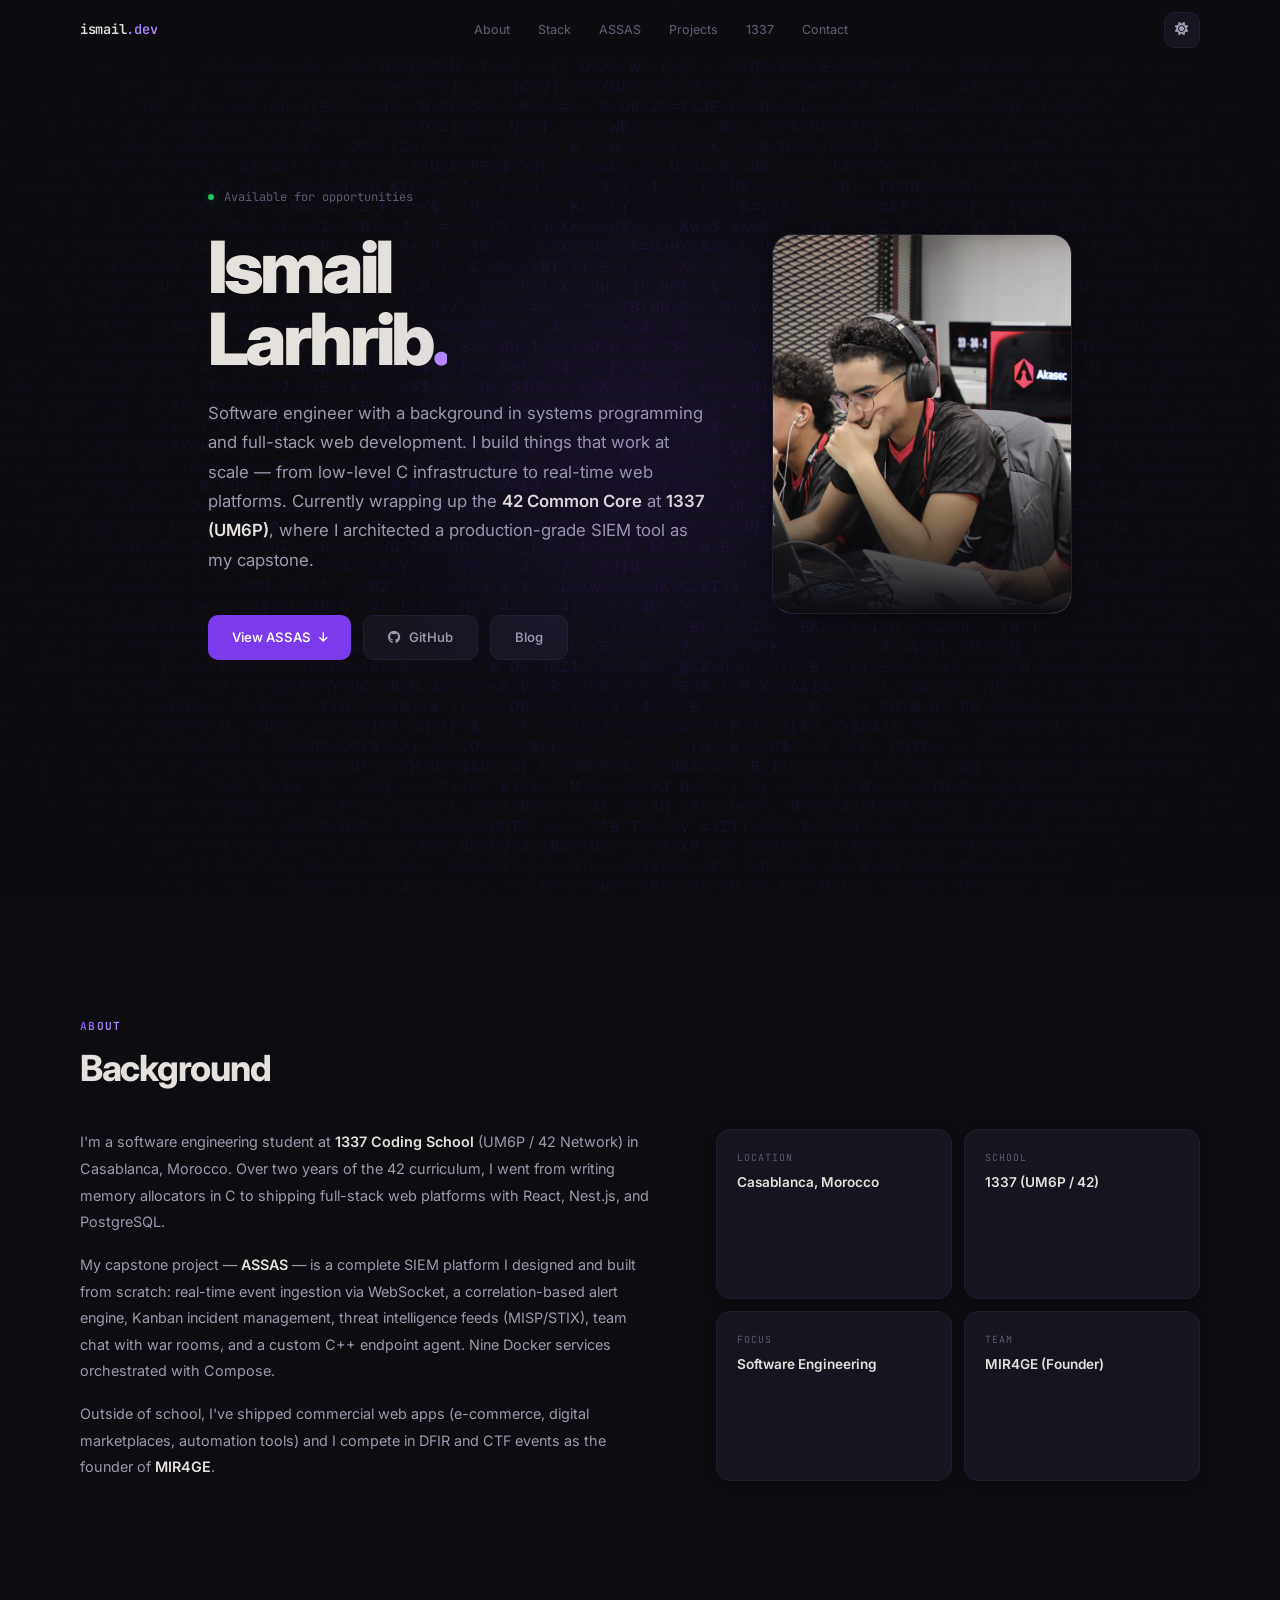
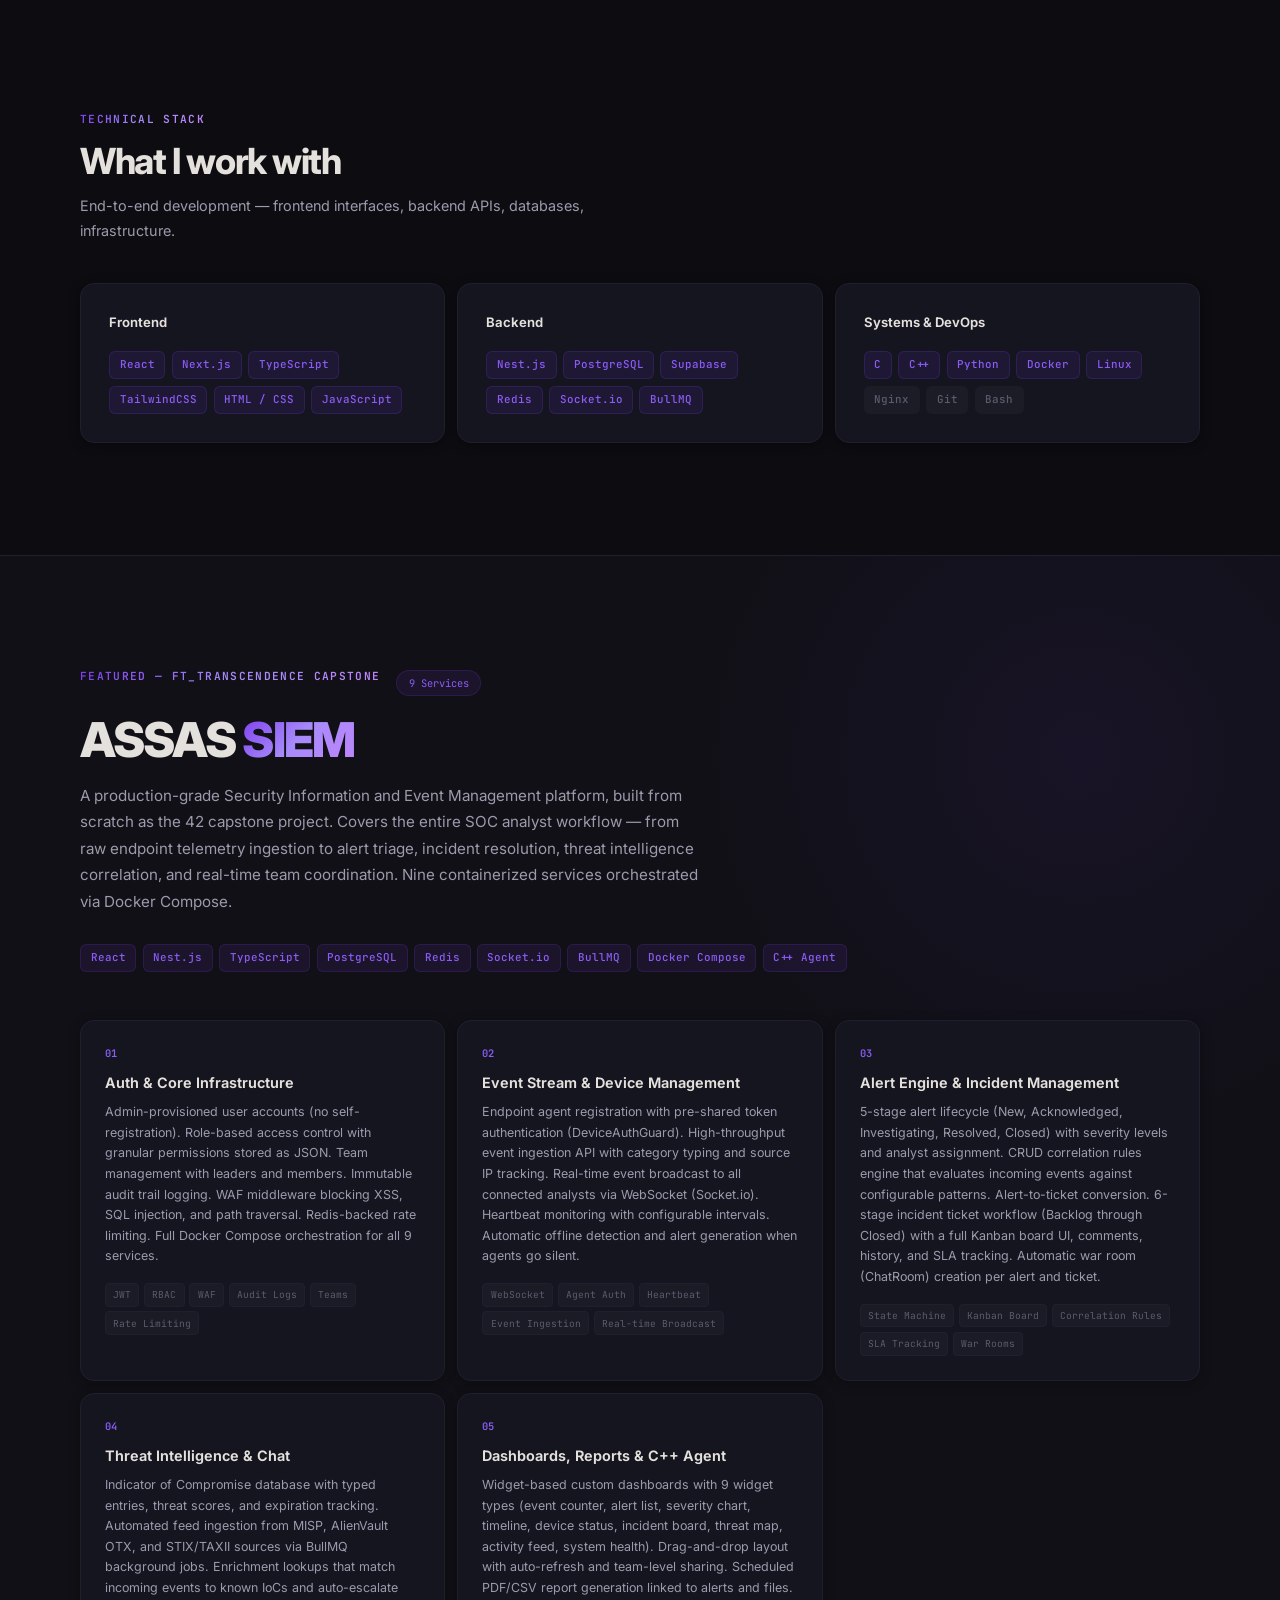
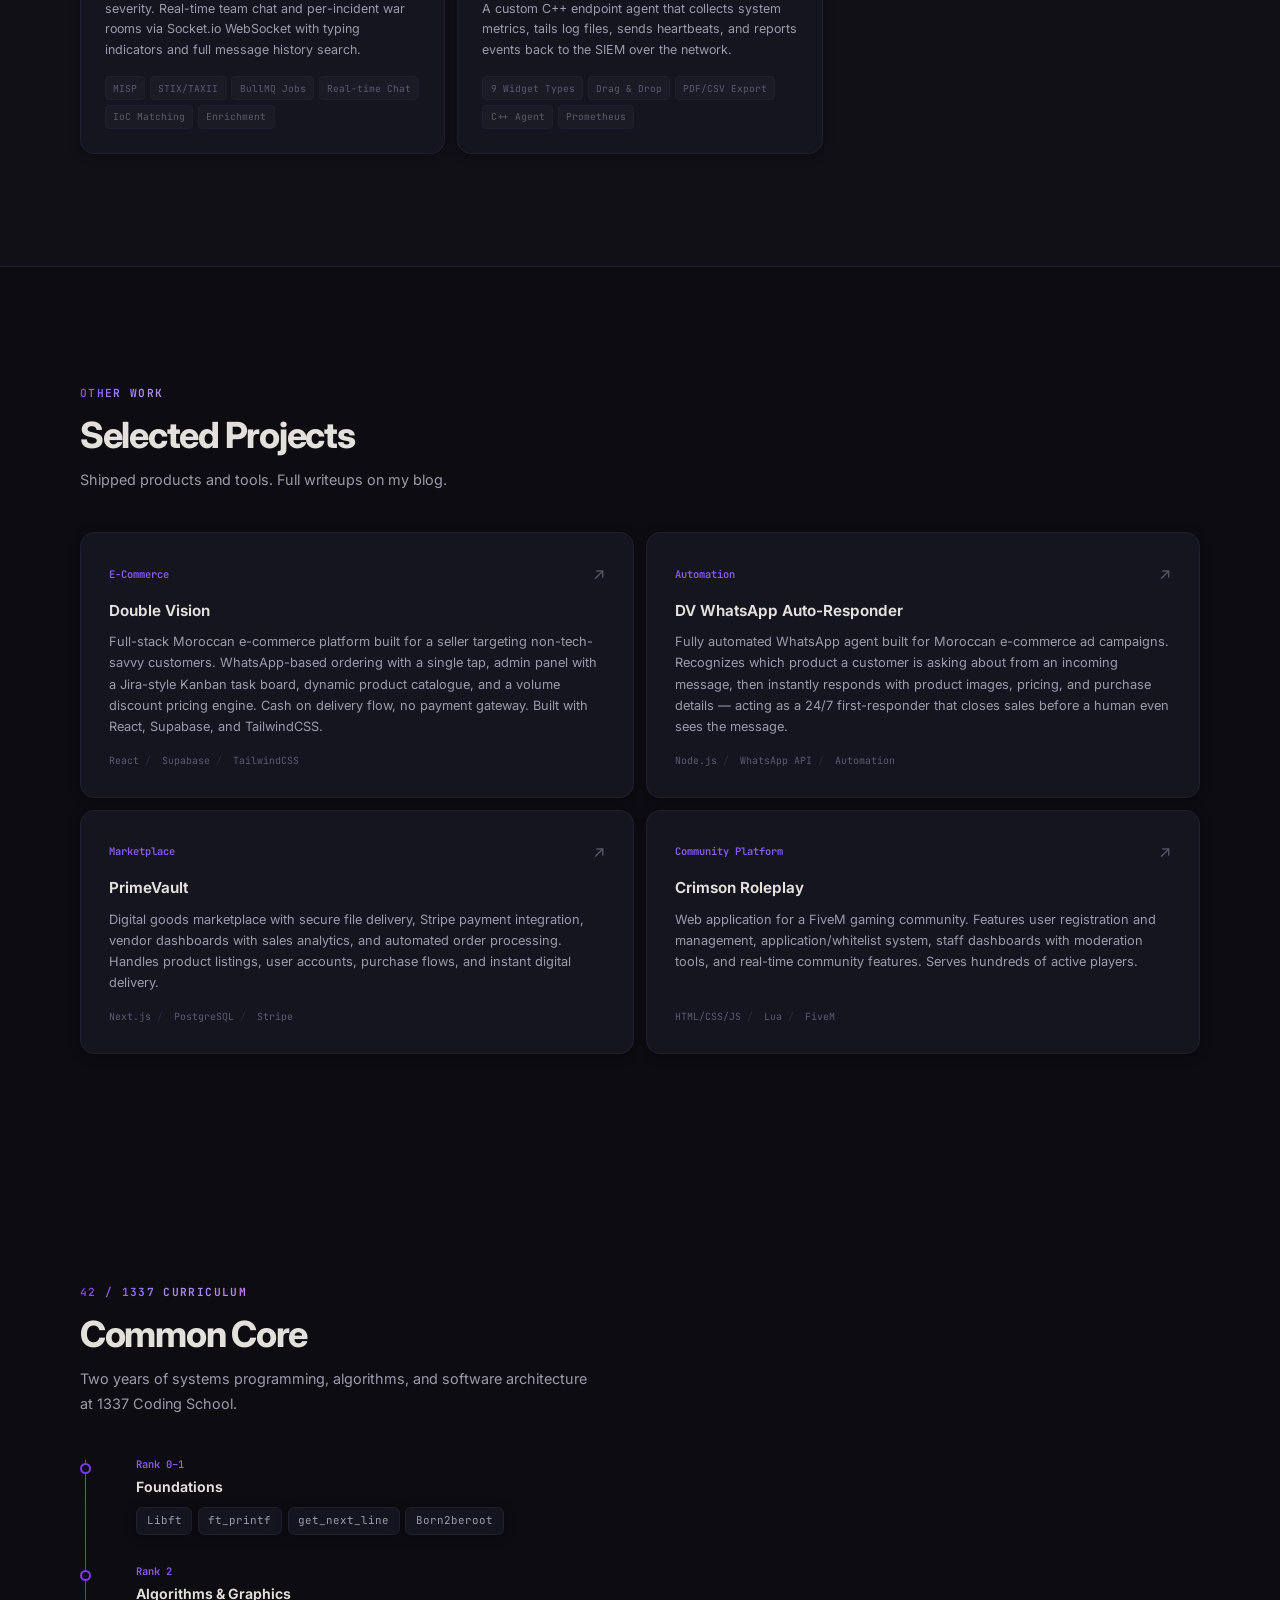
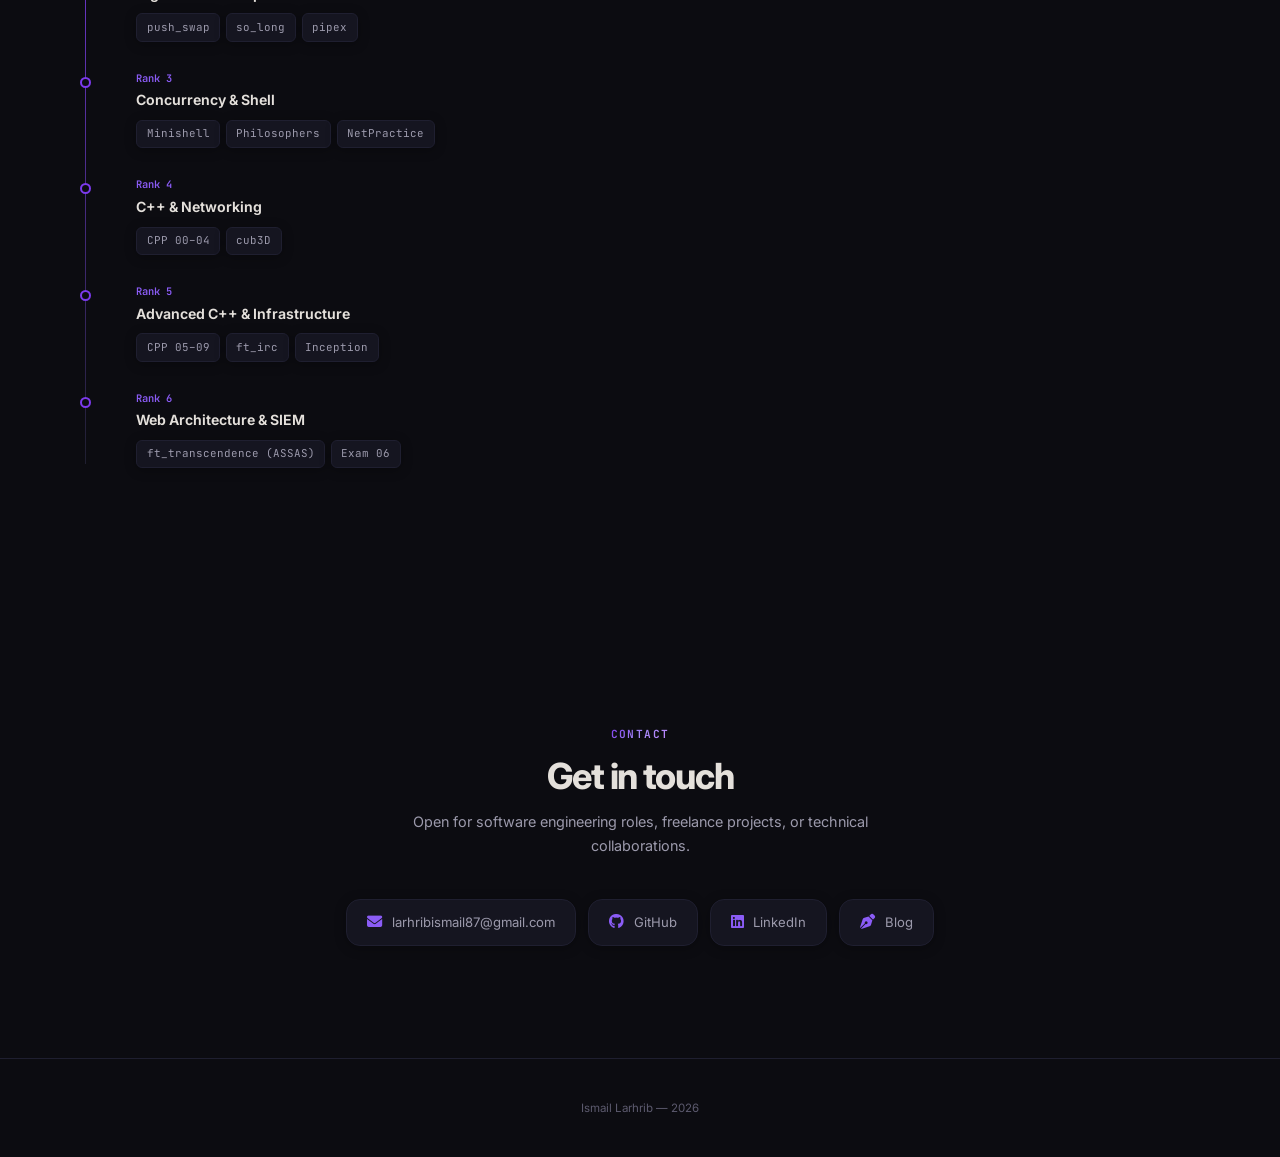
==== commit 005f28c1: "Add LetterGlitch canvas background with violet palette, theme-aware" ====
--- a/index.html
+++ b/index.html
@@ -20,6 +20,12 @@
     <link rel="stylesheet" href="style.css">
 </head>
 <body>
+
+    <!-- Glitch background -->
+    <div id="glitch-bg">
+        <canvas id="glitch-canvas"></canvas>
+        <div class="glitch-vignette"></div>
+    </div>
 
     <nav id="navbar">
         <div class="nav-inner">
--- a/style.css
+++ b/style.css
@@ -73,17 +73,40 @@
 ::-webkit-scrollbar-track { background: var(--bg); }
 ::-webkit-scrollbar-thumb { background: var(--border); border-radius: 10px; }
 
-/* Grain */
-body::after {
-    content: '';
+/* Glitch canvas background */
+#glitch-bg {
     position: fixed;
     inset: 0;
-    z-index: 9999;
+    z-index: 0;
     pointer-events: none;
-    opacity: 0.018;
-    background-image: url("data:image/svg+xml,%3Csvg viewBox='0 0 256 256' xmlns='http://www.w3.org/2000/svg'%3E%3Cfilter id='n'%3E%3CfeTurbulence type='fractalNoise' baseFrequency='0.9' numOctaves='4' stitchTiles='stitch'/%3E%3C/filter%3E%3Crect width='100%25' height='100%25' filter='url(%23n)'/%3E%3C/svg%3E");
-}
-[data-theme="light"] body::after { opacity: 0.012; }
+    overflow: hidden;
+}
+
+#glitch-canvas {
+    display: block;
+    width: 100%;
+    height: 100%;
+}
+
+[data-theme="dark"] #glitch-bg { opacity: 0.12; }
+[data-theme="light"] #glitch-bg { opacity: 0.08; }
+
+.glitch-vignette {
+    position: absolute;
+    inset: 0;
+    pointer-events: none;
+}
+
+[data-theme="dark"] .glitch-vignette {
+    background: radial-gradient(circle, rgba(12,12,17,0) 40%, rgba(12,12,17,1) 100%);
+}
+[data-theme="light"] .glitch-vignette {
+    background: radial-gradient(circle, rgba(244,239,232,0) 40%, rgba(244,239,232,1) 100%);
+}
+
+/* Everything else above the canvas */
+nav, section, footer { position: relative; z-index: 1; }
+
 
 /* ===== NAV ===== */
 nav {
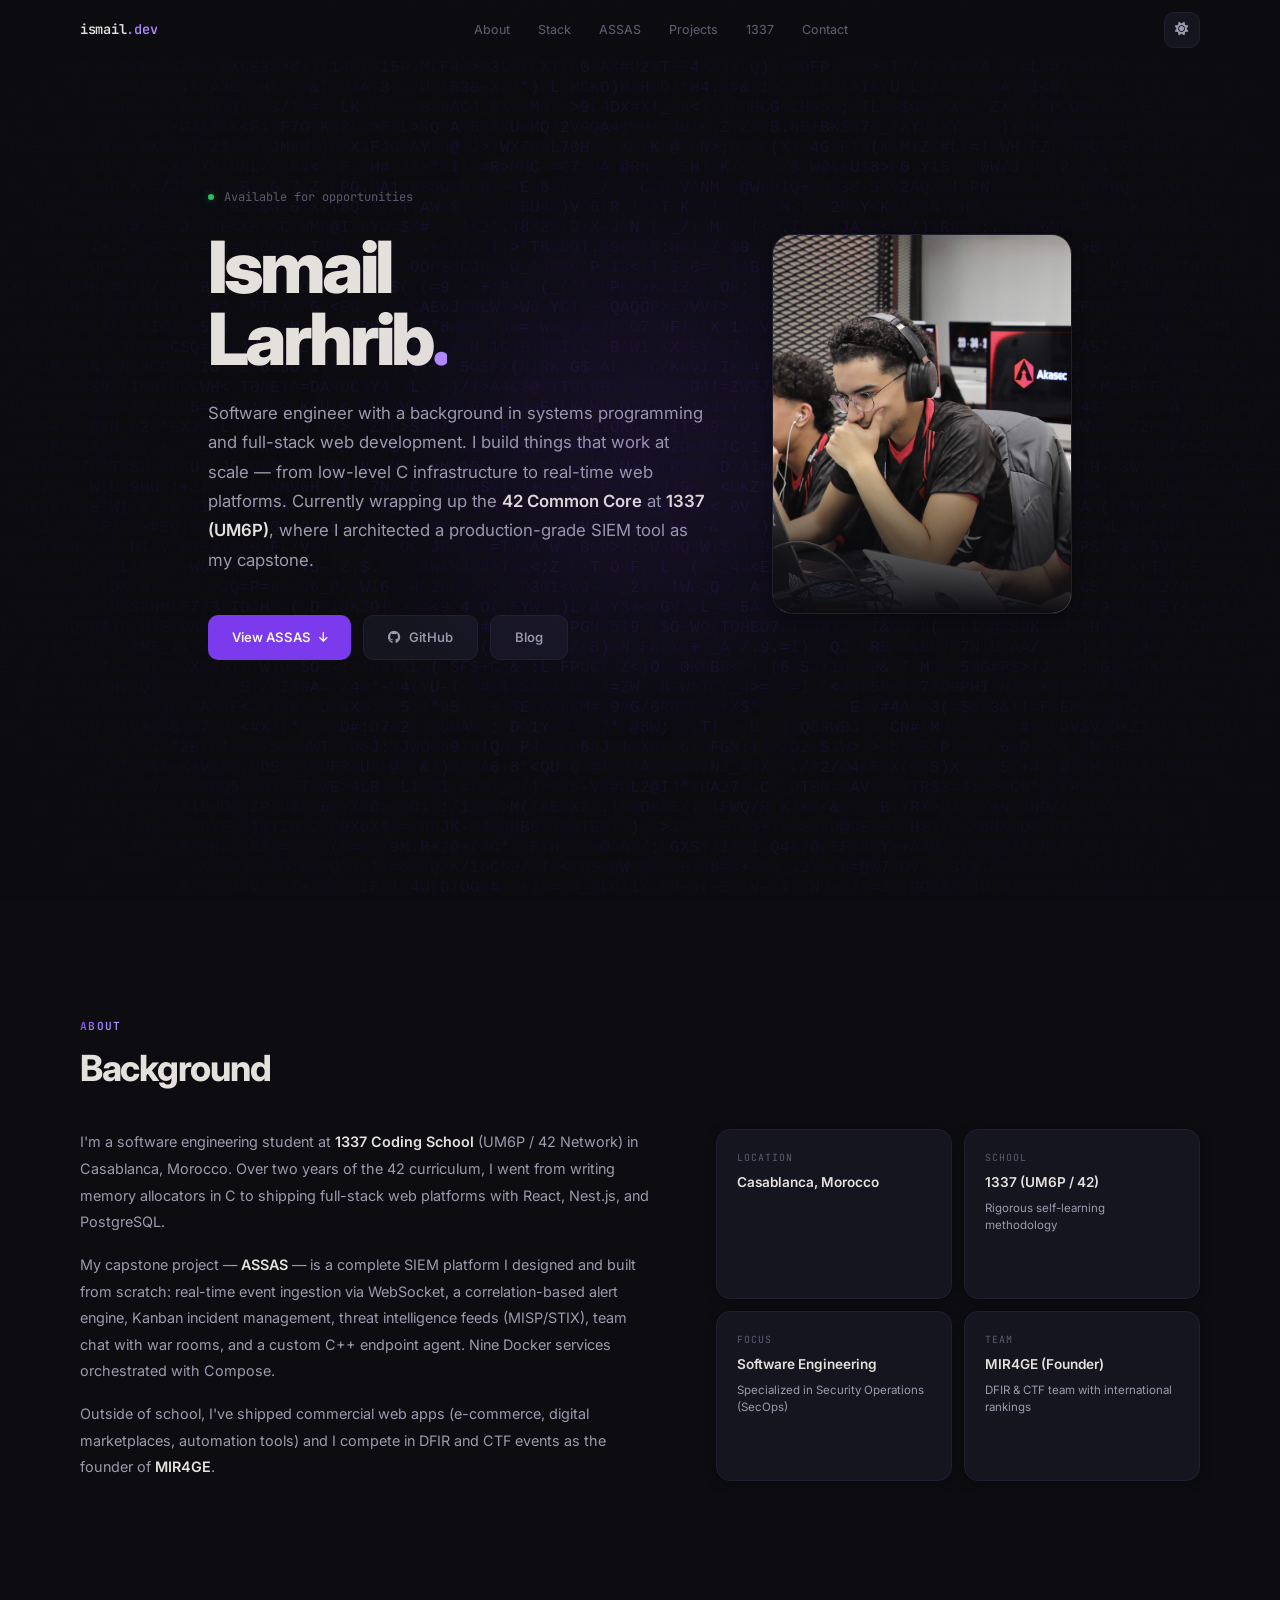
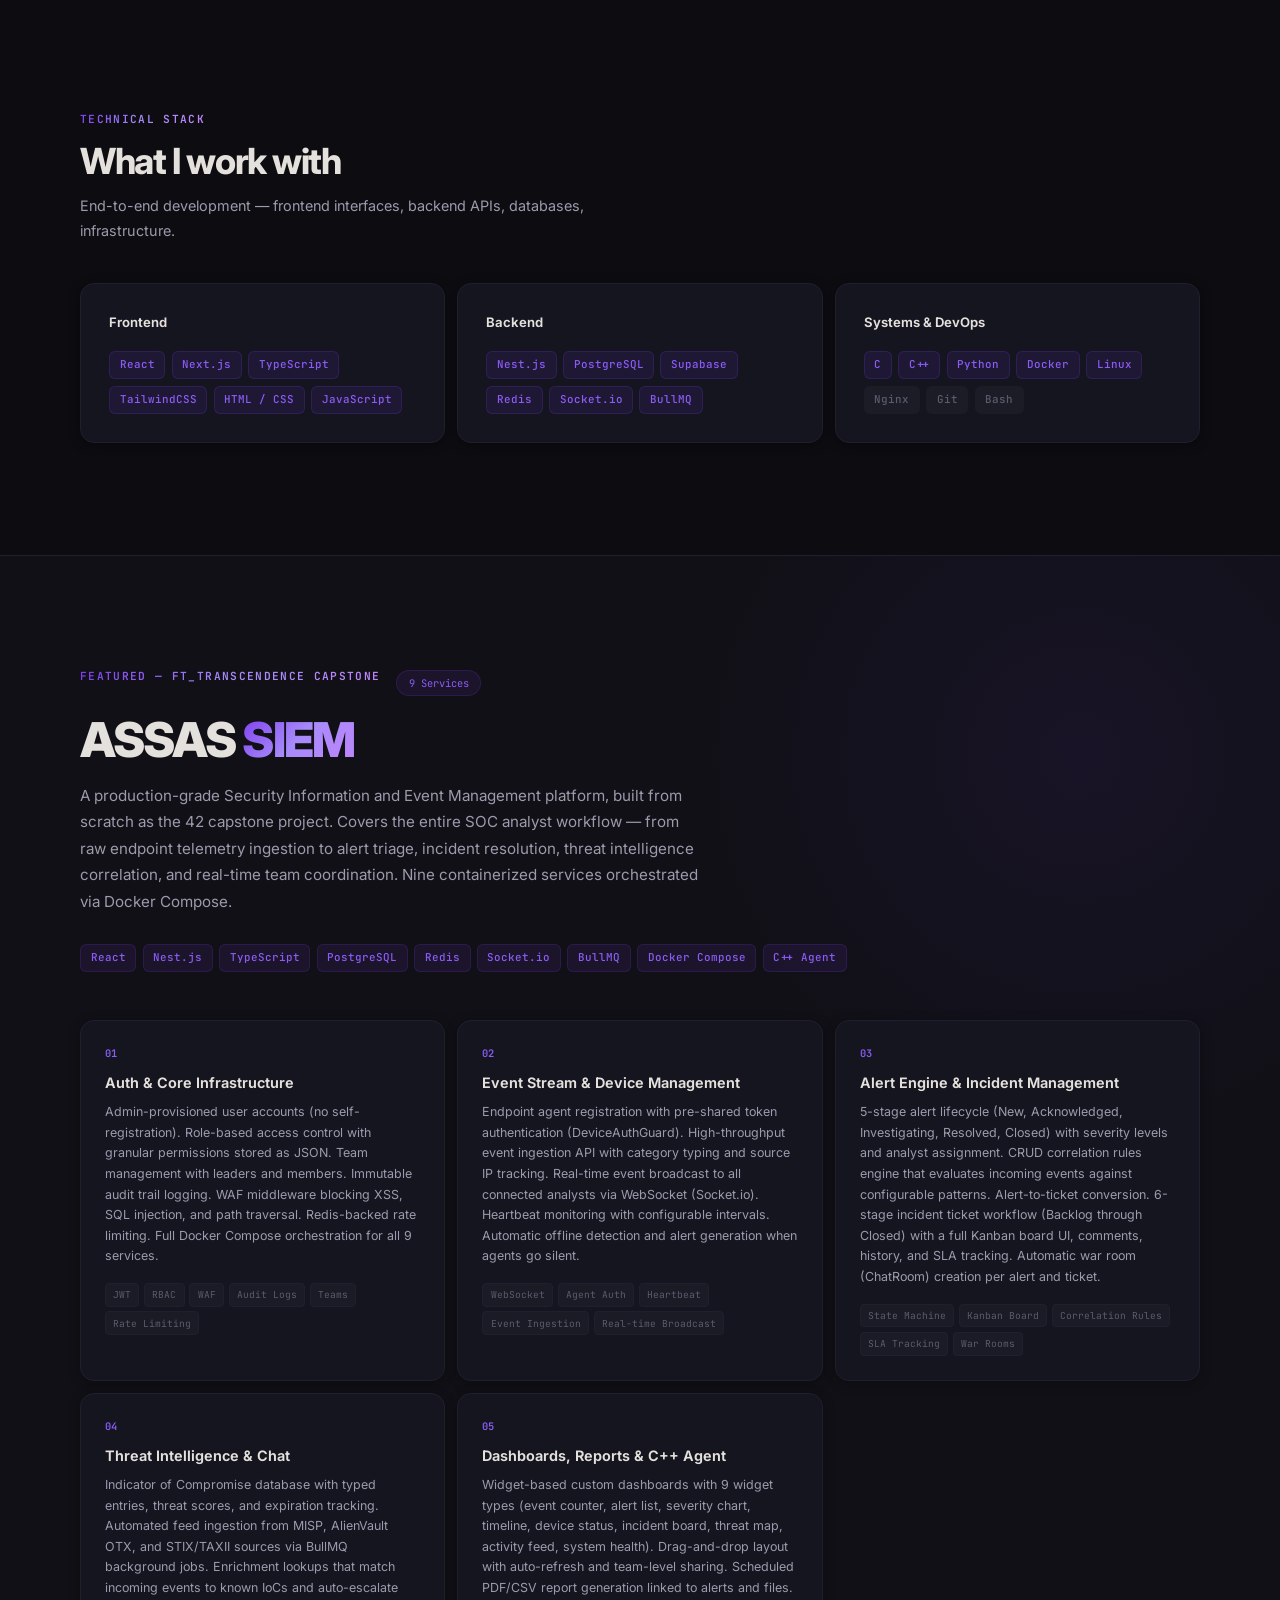
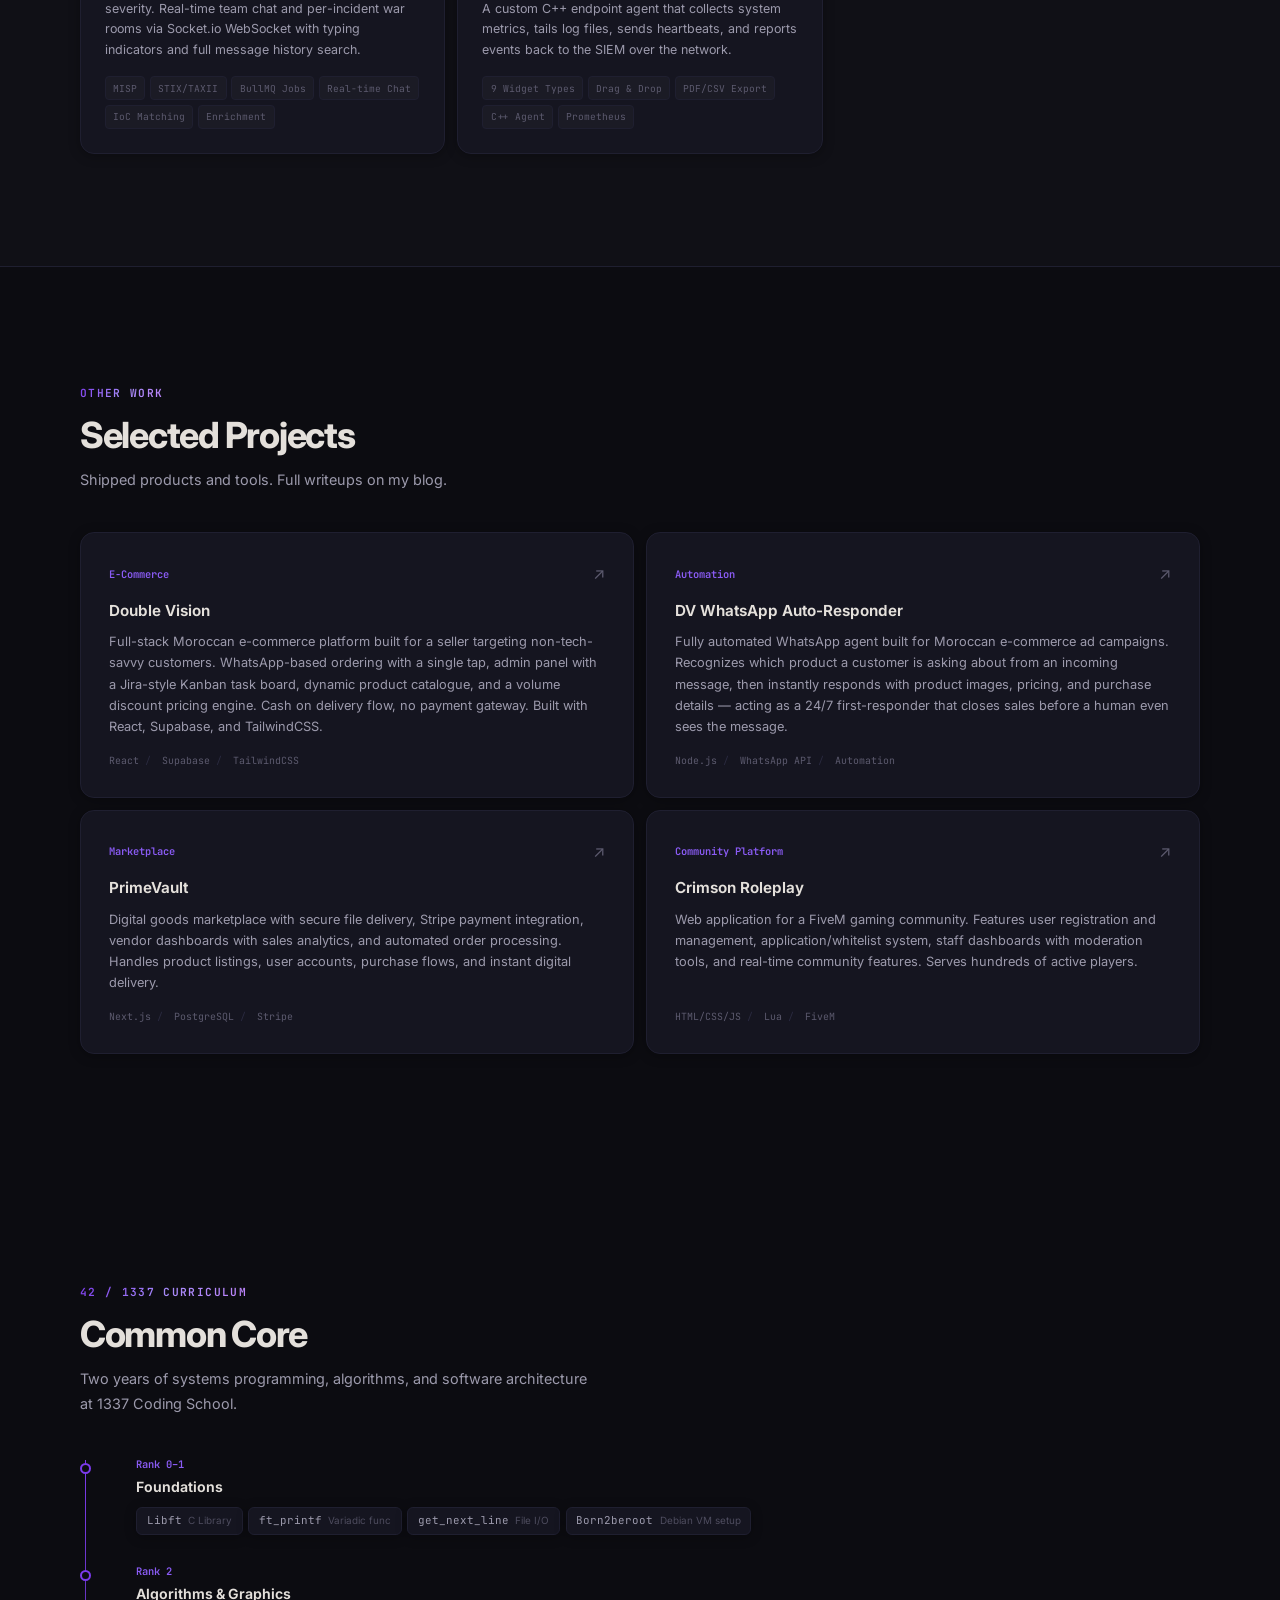
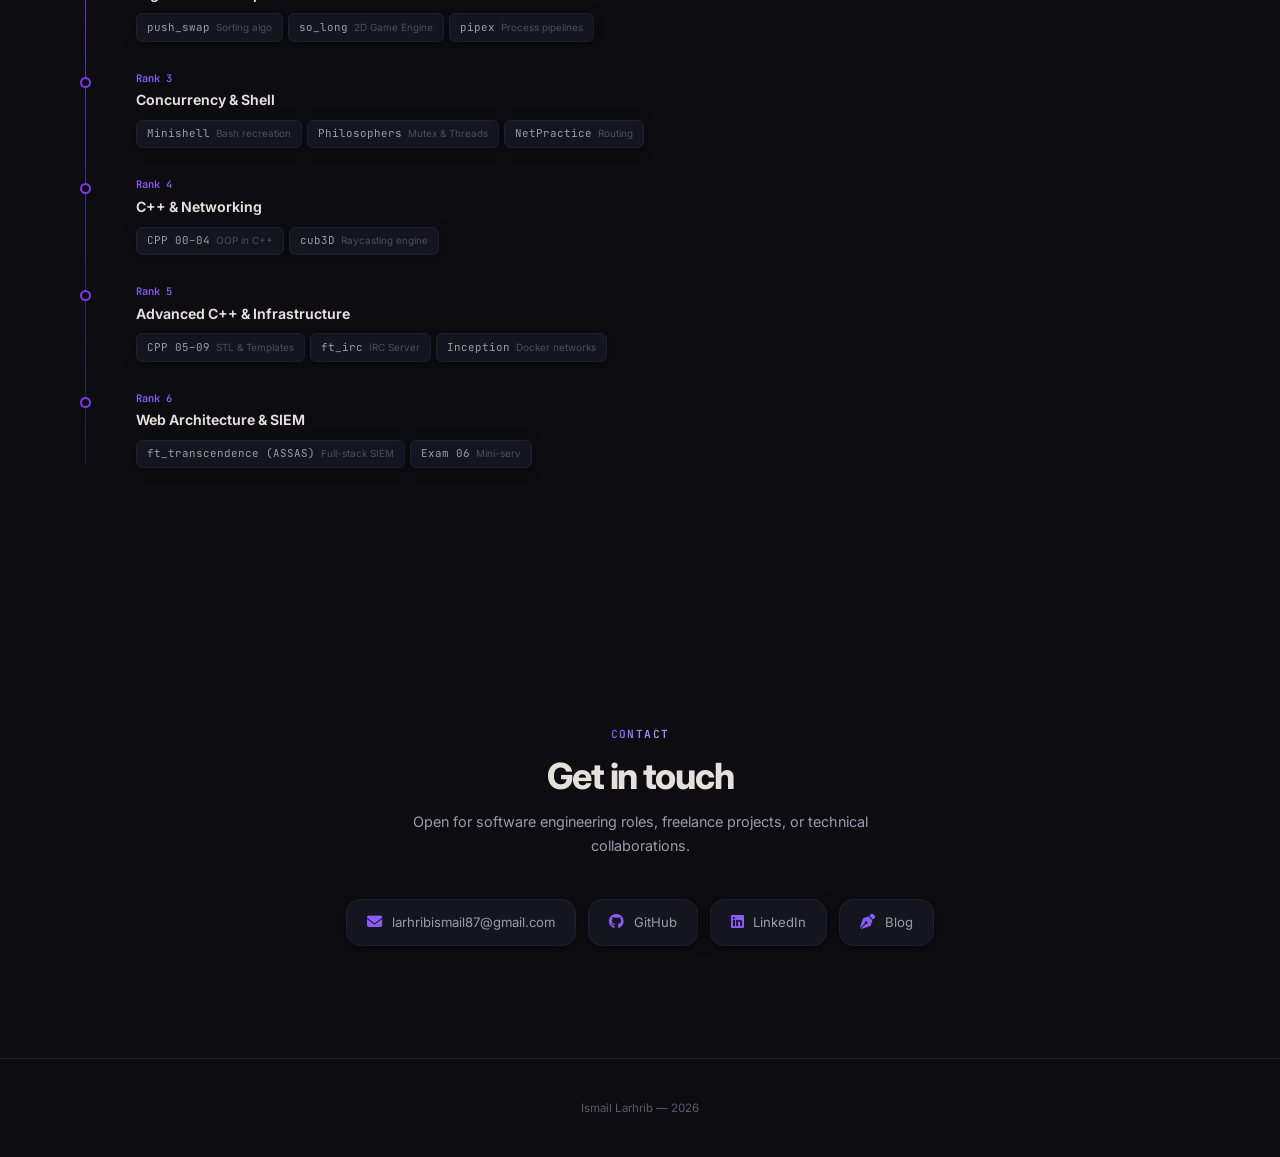
==== commit 4c37a47a: "Add descriptions to Common Core projects and About cards" ====
--- a/index.html
+++ b/index.html
@@ -113,18 +113,21 @@
                         <div class="about-card-label">Location</div>
                         <div class="about-card-val">Casablanca, Morocco</div>
                     </div>
-                    <div class="about-card">
+                    <a href="https://1337.ma" target="_blank" class="about-card">
                         <div class="about-card-label">School</div>
                         <div class="about-card-val">1337 (UM6P / 42)</div>
-                    </div>
+                        <div class="about-card-desc">Rigorous self-learning methodology</div>
+                    </a>
                     <div class="about-card">
                         <div class="about-card-label">Focus</div>
                         <div class="about-card-val">Software Engineering</div>
-                    </div>
-                    <div class="about-card">
+                        <div class="about-card-desc">Specialized in Security Operations (SecOps)</div>
+                    </div>
+                    <a href="mirage.html" class="about-card">
                         <div class="about-card-label">Team</div>
                         <div class="about-card-val">MIR4GE (Founder)</div>
-                    </div>
+                        <div class="about-card-desc">DFIR & CTF team with international rankings</div>
+                    </a>
                 </div>
             </div>
         </div>
@@ -401,10 +404,10 @@
                     <div class="rank-num">Rank 0–1</div>
                     <div class="rank-name">Foundations</div>
                     <div class="rank-items">
-                        <span class="rank-pill">Libft</span>
-                        <span class="rank-pill">ft_printf</span>
-                        <span class="rank-pill">get_next_line</span>
-                        <span class="rank-pill">Born2beroot</span>
+                        <span class="rank-pill">Libft <span class="rank-sub">C Library</span></span>
+                        <span class="rank-pill">ft_printf <span class="rank-sub">Variadic func</span></span>
+                        <span class="rank-pill">get_next_line <span class="rank-sub">File I/O</span></span>
+                        <span class="rank-pill">Born2beroot <span class="rank-sub">Debian VM setup</span></span>
                     </div>
                 </div>
 
@@ -412,9 +415,9 @@
                     <div class="rank-num">Rank 2</div>
                     <div class="rank-name">Algorithms & Graphics</div>
                     <div class="rank-items">
-                        <span class="rank-pill">push_swap</span>
-                        <span class="rank-pill">so_long</span>
-                        <span class="rank-pill">pipex</span>
+                        <span class="rank-pill">push_swap <span class="rank-sub">Sorting algo</span></span>
+                        <span class="rank-pill">so_long <span class="rank-sub">2D Game Engine</span></span>
+                        <span class="rank-pill">pipex <span class="rank-sub">Process pipelines</span></span>
                     </div>
                 </div>
 
@@ -422,9 +425,9 @@
                     <div class="rank-num">Rank 3</div>
                     <div class="rank-name">Concurrency & Shell</div>
                     <div class="rank-items">
-                        <span class="rank-pill">Minishell</span>
-                        <span class="rank-pill">Philosophers</span>
-                        <span class="rank-pill">NetPractice</span>
+                        <span class="rank-pill">Minishell <span class="rank-sub">Bash recreation</span></span>
+                        <span class="rank-pill">Philosophers <span class="rank-sub">Mutex & Threads</span></span>
+                        <span class="rank-pill">NetPractice <span class="rank-sub">Routing</span></span>
                     </div>
                 </div>
 
@@ -432,8 +435,8 @@
                     <div class="rank-num">Rank 4</div>
                     <div class="rank-name">C++ & Networking</div>
                     <div class="rank-items">
-                        <span class="rank-pill">CPP 00–04</span>
-                        <span class="rank-pill">cub3D</span>
+                        <span class="rank-pill">CPP 00–04 <span class="rank-sub">OOP in C++</span></span>
+                        <span class="rank-pill">cub3D <span class="rank-sub">Raycasting engine</span></span>
                     </div>
                 </div>
 
@@ -441,9 +444,9 @@
                     <div class="rank-num">Rank 5</div>
                     <div class="rank-name">Advanced C++ & Infrastructure</div>
                     <div class="rank-items">
-                        <span class="rank-pill">CPP 05–09</span>
-                        <span class="rank-pill">ft_irc</span>
-                        <span class="rank-pill">Inception</span>
+                        <span class="rank-pill">CPP 05–09 <span class="rank-sub">STL & Templates</span></span>
+                        <span class="rank-pill">ft_irc <span class="rank-sub">IRC Server</span></span>
+                        <span class="rank-pill">Inception <span class="rank-sub">Docker networks</span></span>
                     </div>
                 </div>
 
@@ -451,8 +454,8 @@
                     <div class="rank-num">Rank 6</div>
                     <div class="rank-name">Web Architecture & SIEM</div>
                     <div class="rank-items">
-                        <span class="rank-pill">ft_transcendence (ASSAS)</span>
-                        <span class="rank-pill">Exam 06</span>
+                        <span class="rank-pill">ft_transcendence (ASSAS) <span class="rank-sub">Full-stack SIEM</span></span>
+                        <span class="rank-pill">Exam 06 <span class="rank-sub">Mini-serv</span></span>
                     </div>
                 </div>
             </div>
--- a/style.css
+++ b/style.css
@@ -393,6 +393,12 @@
     margin-bottom: 0.35rem;
 }
 .about-card-val { font-size: 0.85rem; font-weight: 600; }
+.about-card-desc {
+    color: var(--text-2);
+    font-size: 0.72rem;
+    line-height: 1.5;
+    margin-top: 0.4rem;
+}
 
 /* ===== STACK ===== */
 .stack-row {
@@ -659,8 +665,17 @@
     color: var(--text-2);
     box-shadow: var(--shadow);
     transition: border-color var(--transition), background 0.35s;
+    display: inline-flex;
+    align-items: center;
+    gap: 0.4rem;
 }
 .rank-pill:hover { border-color: var(--border-h); }
+.rank-sub {
+    font-family: var(--font);
+    font-size: 0.62rem;
+    color: var(--text-3);
+    opacity: 0.8;
+}
 
 /* ===== CONTACT ===== */
 .contact-wrap { text-align: center; }
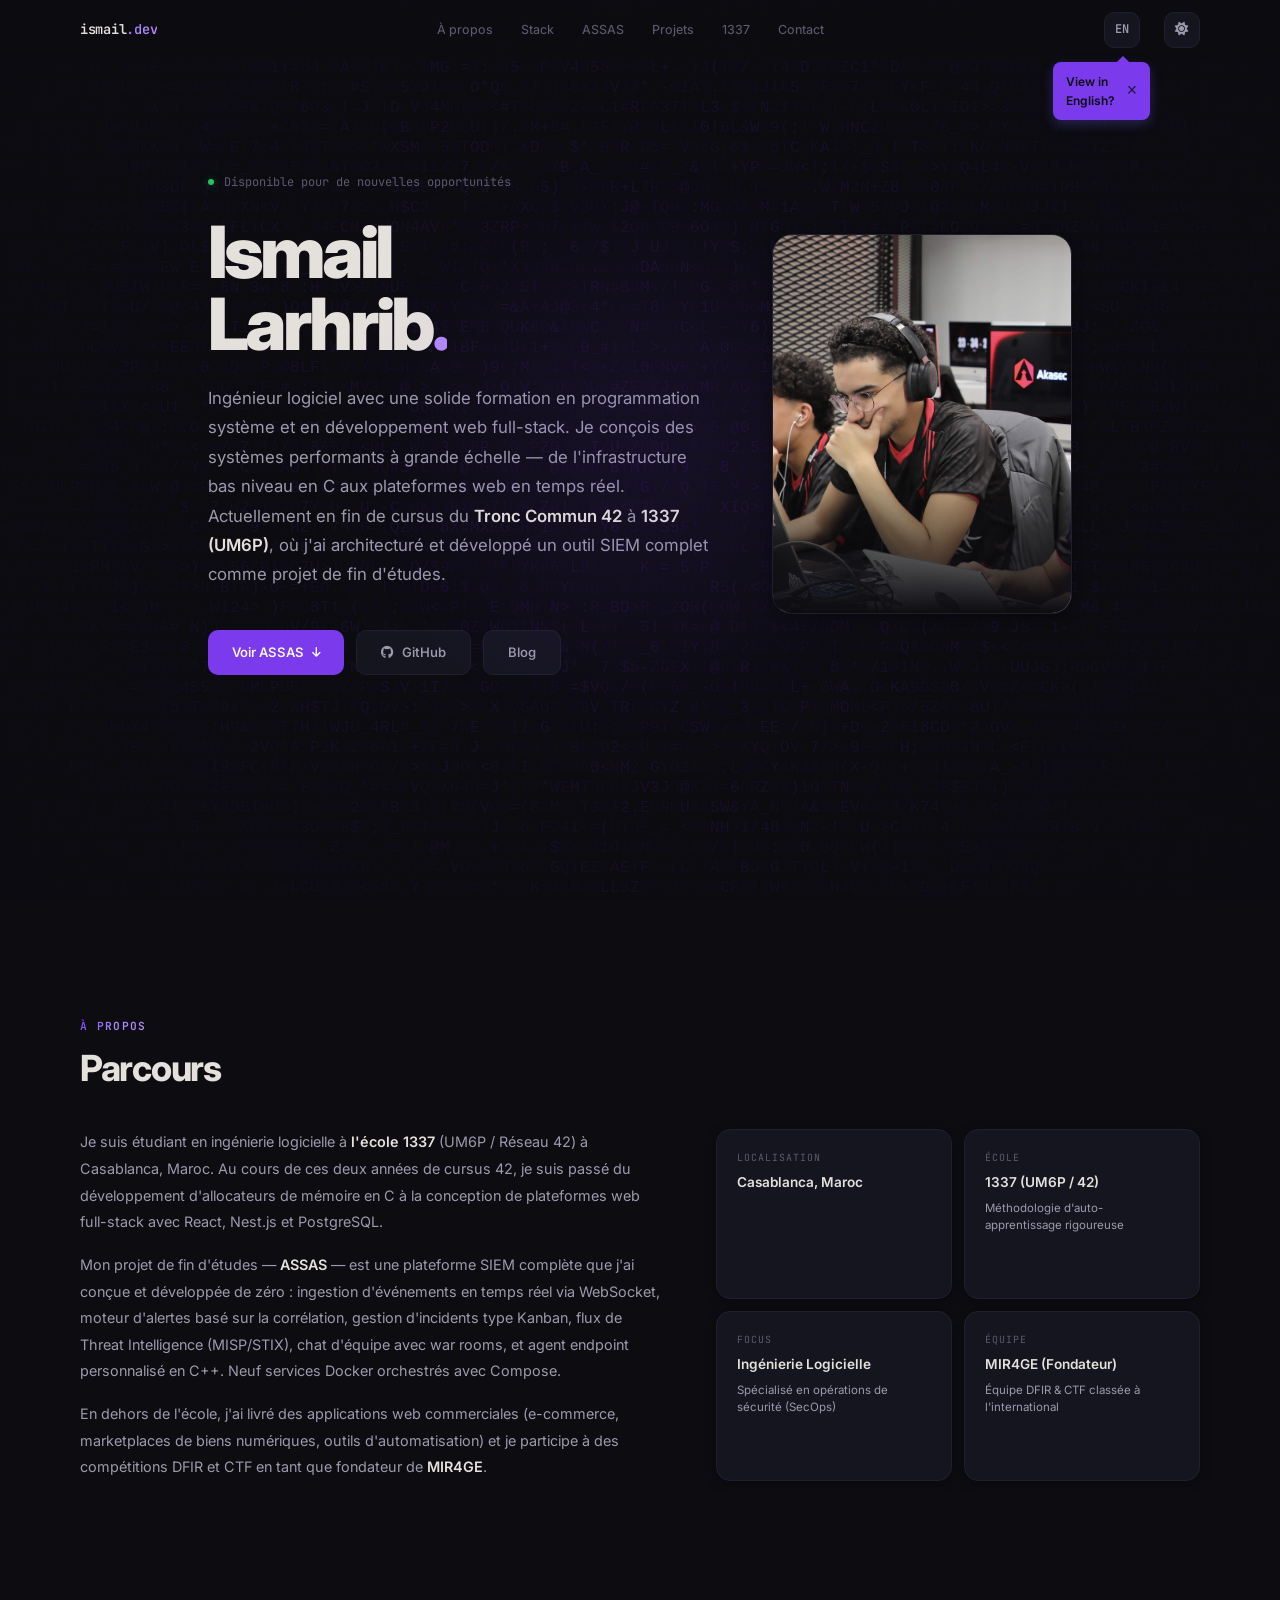
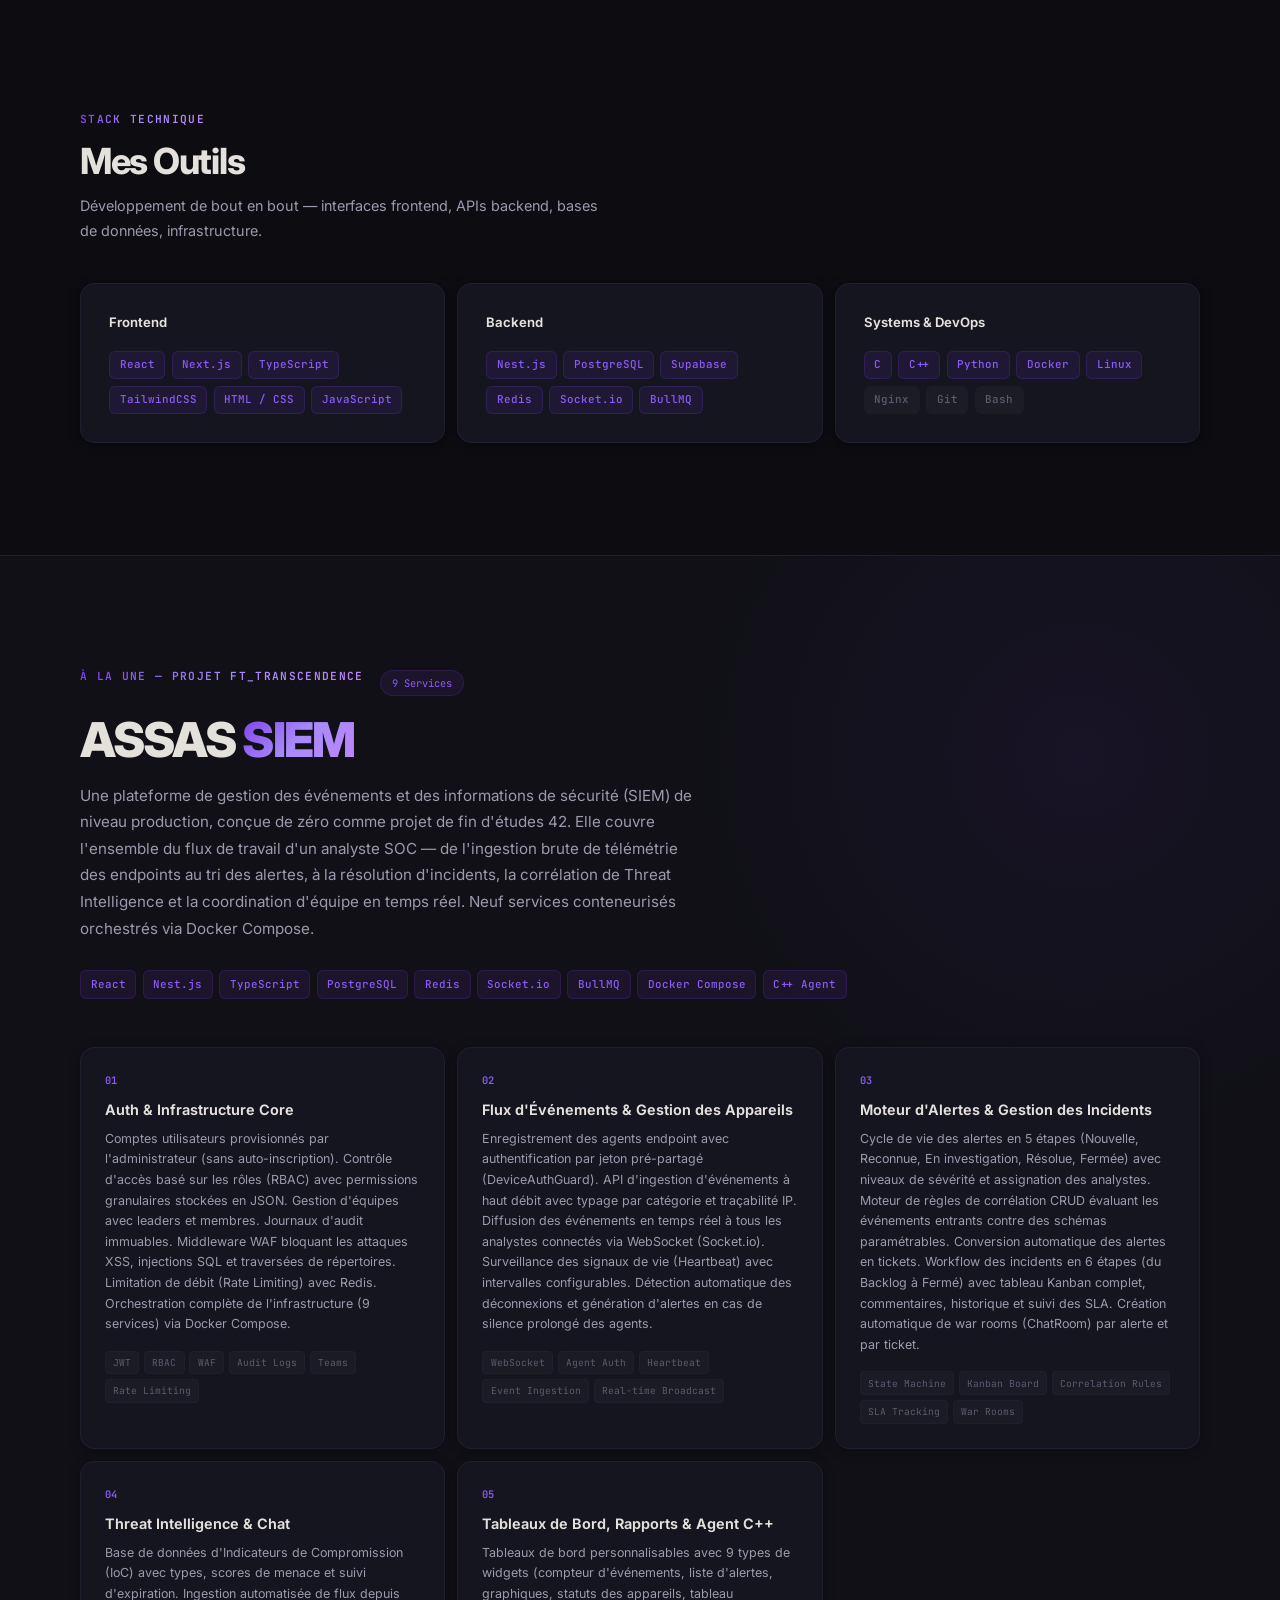
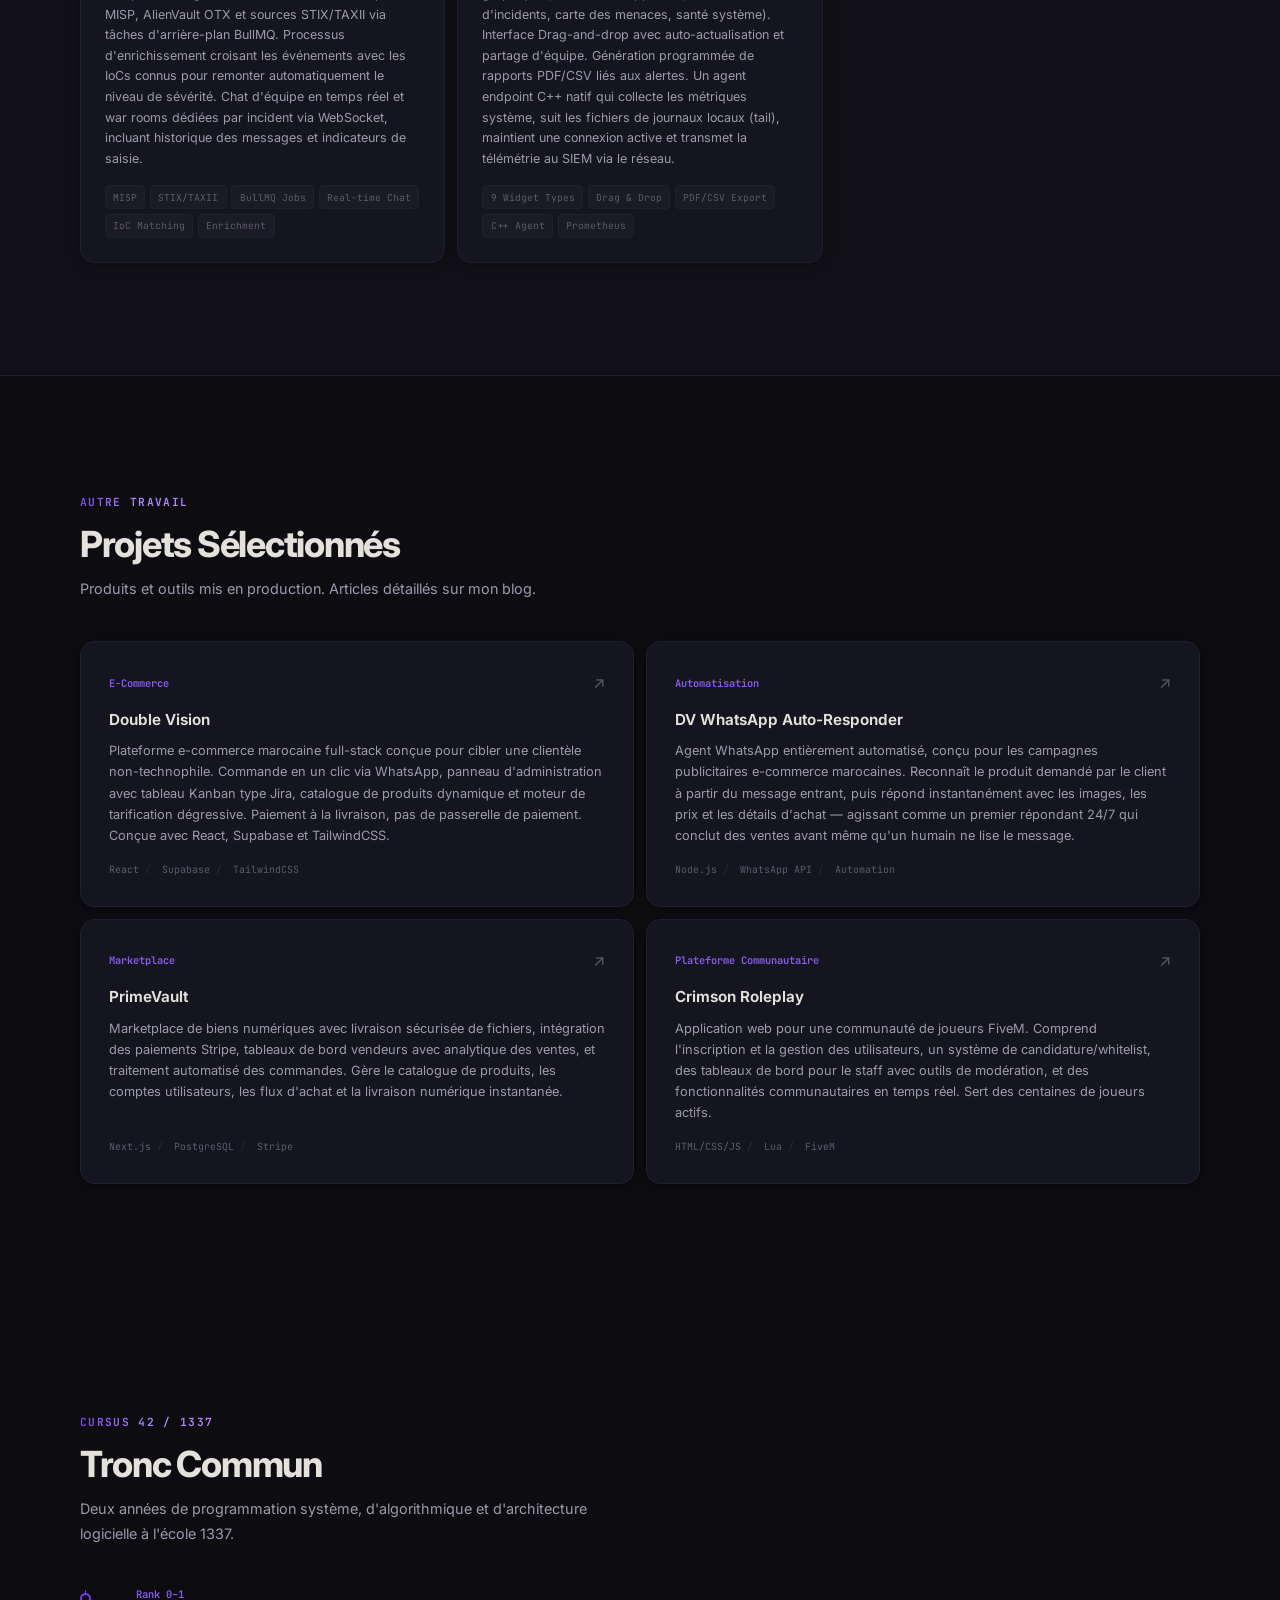
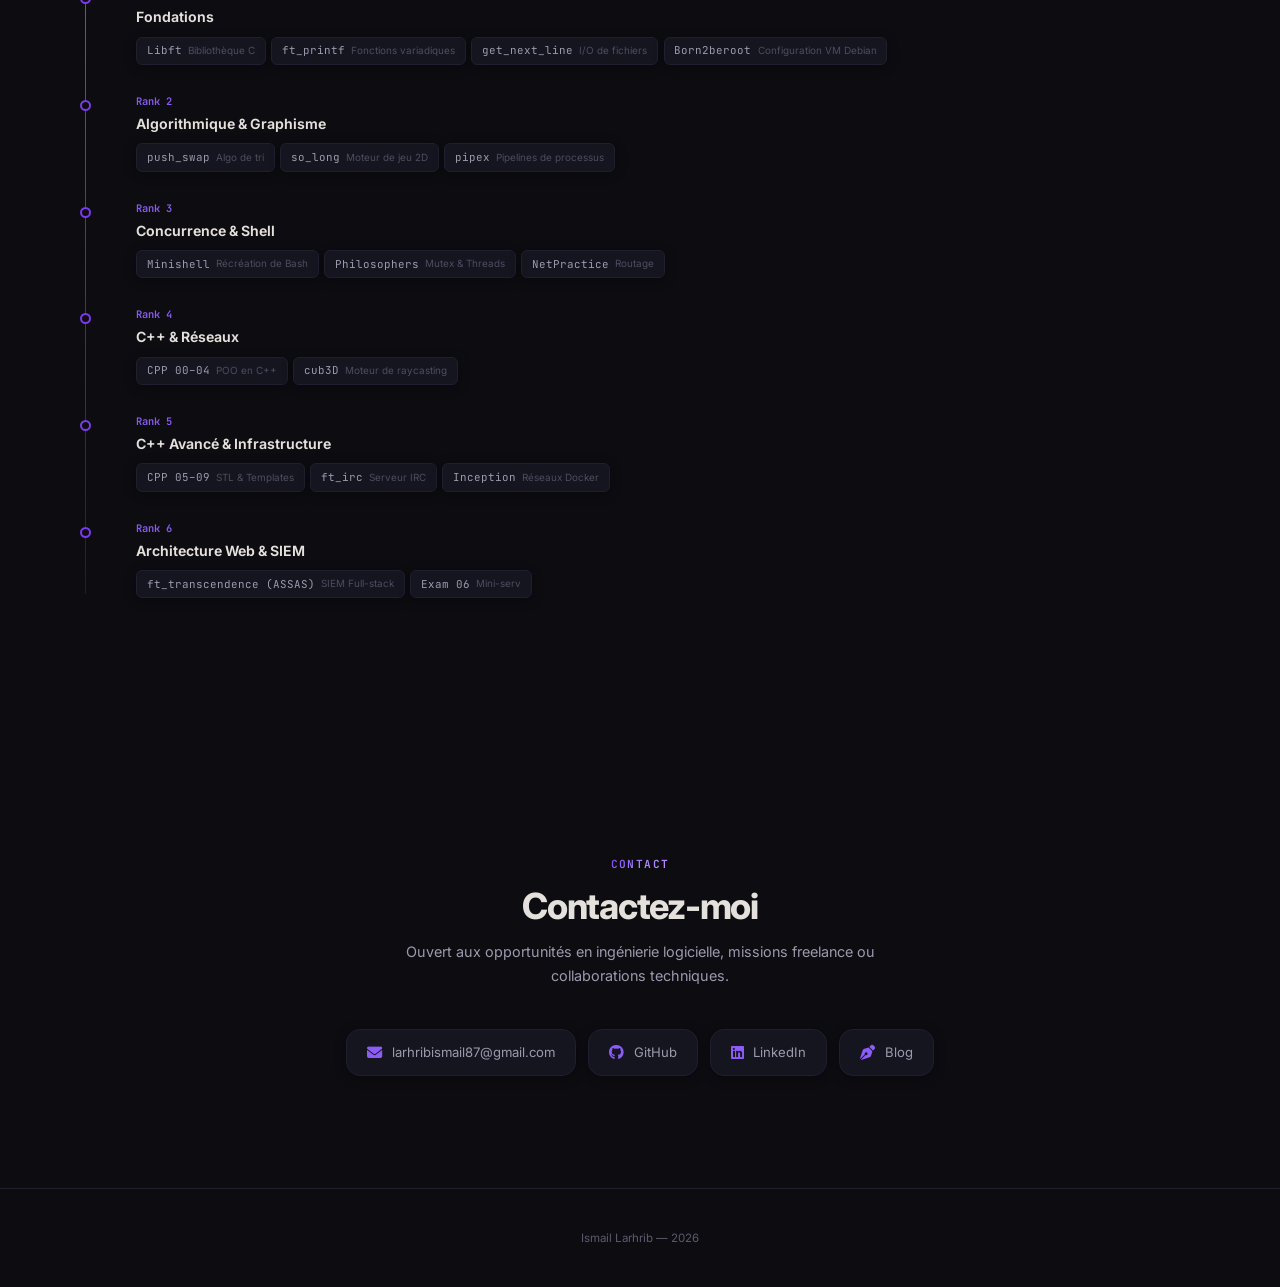
==== commit 1d0f8dff: "Fix broken HTML layout in French version and add lang popover" ====
--- a/index.html
+++ b/index.html
@@ -1,16 +1,16 @@
 <!DOCTYPE html>
-<html lang="en" data-theme="dark">
+<html lang="fr" data-theme="dark">
 <head>
     <meta charset="UTF-8">
     <meta name="viewport" content="width=device-width, initial-scale=1.0">
-    <title>Ismail Larhrib — Software Engineer</title>
-    <meta name="description" content="Ismail Larhrib — Software Engineer. React, Next.js, Nest.js, TypeScript, PostgreSQL. Builder of ASSAS, a production-grade SIEM platform. 1337 (UM6P/42 Network).">
+    <title>Ismail Larhrib — Ingénieur Logiciel</title>
+    <meta name="description" content="Ismail Larhrib — Ingénieur Logiciel. React, Next.js, Nest.js, TypeScript, PostgreSQL. Concepteur d'ASSAS, une plateforme SIEM de niveau production. 1337 (UM6P / Réseau 42).">
     <meta name="author" content="Ismail Larhrib">
     <meta name="robots" content="index, follow">
 
     <meta property="og:type" content="website">
-    <meta property="og:title" content="Ismail Larhrib — Software Engineer">
-    <meta property="og:description" content="Software Engineer building production-grade web platforms. React, Nest.js, TypeScript, PostgreSQL.">
+    <meta property="og:title" content="Ismail Larhrib — Ingénieur Logiciel">
+    <meta property="og:description" content="Ingénieur logiciel concevant des plateformes web de niveau production. React, Nest.js, TypeScript, PostgreSQL.">
     <meta property="og:image" content="me.jpg">
 
     <link rel="preconnect" href="https://fonts.googleapis.com">
@@ -31,15 +31,20 @@
         <div class="nav-inner">
             <a href="#hero" class="nav-logo">ismail<span>.dev</span></a>
             <div class="nav-links" id="nav-links">
-                <a href="#about">About</a>
+                <a href="#about">À propos</a>
                 <a href="#stack">Stack</a>
                 <a href="#assas">ASSAS</a>
-                <a href="#projects">Projects</a>
+                <a href="#projects">Projets</a>
                 <a href="#journey">1337</a>
                 <a href="#contact">Contact</a>
             </div>
             <div class="nav-right">
-                <button class="theme-toggle" id="theme-toggle" aria-label="Toggle theme">
+                <div class="lang-popover" id="lang-popover">
+                    <span>View in English?</span>
+                    <button class="close-popover" aria-label="Fermer">&times;</button>
+                </div>
+                <a href="en.html" class="lang-toggle" aria-label="Switch to English">EN</a>
+                <button class="theme-toggle" id="theme-toggle" aria-label="Basculer le thème">
                     <i class="fas fa-sun"></i>
                 </button>
                 <button class="nav-toggle" id="nav-toggle" aria-label="Menu">
@@ -56,18 +61,18 @@
                 <div>
                     <div class="hero-overline">
                         <span class="dot"></span>
-                        Available for opportunities
+                        Disponible pour de nouvelles opportunités
                     </div>
                     <h1>Ismail<br>Larhrib<span class="gradient">.</span></h1>
                     <p class="hero-desc">
-                        Software engineer with a background in systems programming and full-stack web development.
-                        I build things that work at scale — from low-level C infrastructure to real-time web platforms.
-                        Currently wrapping up the <strong>42 Common Core</strong> at <strong>1337 (UM6P)</strong>,
-                        where I architected a production-grade SIEM tool as my capstone.
+                        Ingénieur logiciel avec une solide formation en programmation système et en développement web full-stack.
+                        Je conçois des systèmes performants à grande échelle — de l'infrastructure bas niveau en C aux plateformes web en temps réel.
+                        Actuellement en fin de cursus du <strong>Tronc Commun 42</strong> à <strong>1337 (UM6P)</strong>,
+                        où j'ai architecturé et développé un outil SIEM complet comme projet de fin d'études.
                     </p>
                     <div class="hero-actions">
                         <a href="#assas" class="btn btn-accent">
-                            View ASSAS
+                            Voir ASSAS
                             <i class="fas fa-arrow-down" style="font-size:0.7rem;"></i>
                         </a>
                         <a href="https://github.com/NotSphyynxx" target="_blank" class="btn btn-ghost">
@@ -88,45 +93,41 @@
     <!-- ========== ABOUT ========== -->
     <section id="about">
         <div class="container">
-            <span class="label">About</span>
-            <h2 class="title">Background</h2>
+            <span class="label">À propos</span>
+            <h2 class="title">Parcours</h2>
             <div class="about-grid reveal">
                 <div class="about-text">
                     <p>
-                        I'm a software engineering student at <strong>1337 Coding School</strong> (UM6P / 42 Network)
-                        in Casablanca, Morocco. Over two years of the 42 curriculum, I went from writing memory allocators
-                        in C to shipping full-stack web platforms with React, Nest.js, and PostgreSQL.
-                    </p>
-                    <p>
-                        My capstone project — <strong>ASSAS</strong> — is a complete SIEM platform I designed and built from
-                        scratch: real-time event ingestion via WebSocket, a correlation-based alert engine, Kanban incident
-                        management, threat intelligence feeds (MISP/STIX), team chat with war rooms, and a custom C++ endpoint agent.
-                        Nine Docker services orchestrated with Compose.
-                    </p>
-                    <p>
-                        Outside of school, I've shipped commercial web apps (e-commerce, digital marketplaces, automation tools)
-                        and I compete in DFIR and CTF events as the founder of <strong>MIR4GE</strong>.
+                        Je suis étudiant en ingénierie logicielle à <strong>l'école 1337</strong> (UM6P / Réseau 42)
+                        à Casablanca, Maroc. Au cours de ces deux années de cursus 42, je suis passé du développement d'allocateurs de mémoire
+                        en C à la conception de plateformes web full-stack avec React, Nest.js et PostgreSQL.
+                    </p>
+                    <p>
+                        Mon projet de fin d'études — <strong>ASSAS</strong> — est une plateforme SIEM complète que j'ai conçue et développée de zéro : ingestion d'événements en temps réel via WebSocket, moteur d'alertes basé sur la corrélation, gestion d'incidents type Kanban, flux de Threat Intelligence (MISP/STIX), chat d'équipe avec war rooms, et agent endpoint personnalisé en C++. Neuf services Docker orchestrés avec Compose.
+                    </p>
+                    <p>
+                        En dehors de l'école, j'ai livré des applications web commerciales (e-commerce, marketplaces de biens numériques, outils d'automatisation) et je participe à des compétitions DFIR et CTF en tant que fondateur de <strong>MIR4GE</strong>.
                     </p>
                 </div>
                 <div class="about-cards">
                     <div class="about-card">
-                        <div class="about-card-label">Location</div>
-                        <div class="about-card-val">Casablanca, Morocco</div>
+                        <div class="about-card-label">Localisation</div>
+                        <div class="about-card-val">Casablanca, Maroc</div>
                     </div>
                     <a href="https://1337.ma" target="_blank" class="about-card">
-                        <div class="about-card-label">School</div>
+                        <div class="about-card-label">École</div>
                         <div class="about-card-val">1337 (UM6P / 42)</div>
-                        <div class="about-card-desc">Rigorous self-learning methodology</div>
+                        <div class="about-card-desc">Méthodologie d'auto-apprentissage rigoureuse</div>
                     </a>
                     <div class="about-card">
                         <div class="about-card-label">Focus</div>
-                        <div class="about-card-val">Software Engineering</div>
-                        <div class="about-card-desc">Specialized in Security Operations (SecOps)</div>
+                        <div class="about-card-val">Ingénierie Logicielle</div>
+                        <div class="about-card-desc">Spécialisé en opérations de sécurité (SecOps)</div>
                     </div>
                     <a href="mirage.html" class="about-card">
-                        <div class="about-card-label">Team</div>
-                        <div class="about-card-val">MIR4GE (Founder)</div>
-                        <div class="about-card-desc">DFIR & CTF team with international rankings</div>
+                        <div class="about-card-label">Équipe</div>
+                        <div class="about-card-val">MIR4GE (Fondateur)</div>
+                        <div class="about-card-desc">Équipe DFIR & CTF classée à l'international</div>
                     </a>
                 </div>
             </div>
@@ -136,9 +137,9 @@
     <!-- ========== STACK ========== -->
     <section id="stack">
         <div class="container">
-            <span class="label">Technical Stack</span>
-            <h2 class="title">What I work with</h2>
-            <p class="desc">End-to-end development — frontend interfaces, backend APIs, databases, infrastructure.</p>
+            <span class="label">Stack Technique</span>
+            <h2 class="title">Mes Outils</h2>
+            <p class="desc">Développement de bout en bout — interfaces frontend, APIs backend, bases de données, infrastructure.</p>
 
             <div class="stack-row">
                 <div class="stack-block reveal">
@@ -185,15 +186,12 @@
         <div class="container">
             <div class="featured-head reveal">
                 <div class="featured-top">
-                    <span class="label">Featured — ft_transcendence Capstone</span>
+                    <span class="label">À la une — Projet ft_transcendence</span>
                     <span class="featured-badge">9 Services</span>
                 </div>
                 <h2>ASSAS <span class="gradient">SIEM</span></h2>
                 <p class="featured-desc">
-                    A production-grade Security Information and Event Management platform, built from scratch
-                    as the 42 capstone project. Covers the entire SOC analyst workflow — from raw endpoint
-                    telemetry ingestion to alert triage, incident resolution, threat intelligence correlation,
-                    and real-time team coordination. Nine containerized services orchestrated via Docker Compose.
+                    Une plateforme de gestion des événements et des informations de sécurité (SIEM) de niveau production, conçue de zéro comme projet de fin d'études 42. Elle couvre l'ensemble du flux de travail d'un analyste SOC — de l'ingestion brute de télémétrie des endpoints au tri des alertes, à la résolution d'incidents, la corrélation de Threat Intelligence et la coordination d'équipe en temps réel. Neuf services conteneurisés orchestrés via Docker Compose.
                 </p>
                 <div class="featured-tags">
                     <span class="tag">React</span>
@@ -211,12 +209,9 @@
             <div class="modules">
                 <div class="mod reveal">
                     <div class="mod-num">01</div>
-                    <h4>Auth & Core Infrastructure</h4>
+                    <h4>Auth & Infrastructure Core</h4>
                     <p class="mod-desc">
-                        Admin-provisioned user accounts (no self-registration). Role-based access control with granular
-                        permissions stored as JSON. Team management with leaders and members. Immutable audit trail logging.
-                        WAF middleware blocking XSS, SQL injection, and path traversal. Redis-backed rate limiting.
-                        Full Docker Compose orchestration for all 9 services.
+                        Comptes utilisateurs provisionnés par l'administrateur (sans auto-inscription). Contrôle d'accès basé sur les rôles (RBAC) avec permissions granulaires stockées en JSON. Gestion d'équipes avec leaders et membres. Journaux d'audit immuables. Middleware WAF bloquant les attaques XSS, injections SQL et traversées de répertoires. Limitation de débit (Rate Limiting) avec Redis. Orchestration complète de l'infrastructure (9 services) via Docker Compose.
                     </p>
                     <div class="mod-chips">
                         <span class="mod-chip">JWT</span>
@@ -230,12 +225,9 @@
 
                 <div class="mod reveal reveal-delay-1">
                     <div class="mod-num">02</div>
-                    <h4>Event Stream & Device Management</h4>
+                    <h4>Flux d'Événements & Gestion des Appareils</h4>
                     <p class="mod-desc">
-                        Endpoint agent registration with pre-shared token authentication (DeviceAuthGuard). High-throughput
-                        event ingestion API with category typing and source IP tracking. Real-time event broadcast to all
-                        connected analysts via WebSocket (Socket.io). Heartbeat monitoring with configurable intervals.
-                        Automatic offline detection and alert generation when agents go silent.
+                        Enregistrement des agents endpoint avec authentification par jeton pré-partagé (DeviceAuthGuard). API d'ingestion d'événements à haut débit avec typage par catégorie et traçabilité IP. Diffusion des événements en temps réel à tous les analystes connectés via WebSocket (Socket.io). Surveillance des signaux de vie (Heartbeat) avec intervalles configurables. Détection automatique des déconnexions et génération d'alertes en cas de silence prolongé des agents.
                     </p>
                     <div class="mod-chips">
                         <span class="mod-chip">WebSocket</span>
@@ -248,13 +240,9 @@
 
                 <div class="mod reveal reveal-delay-2">
                     <div class="mod-num">03</div>
-                    <h4>Alert Engine & Incident Management</h4>
+                    <h4>Moteur d'Alertes & Gestion des Incidents</h4>
                     <p class="mod-desc">
-                        5-stage alert lifecycle (New, Acknowledged, Investigating, Resolved, Closed) with severity levels
-                        and analyst assignment. CRUD correlation rules engine that evaluates incoming events against
-                        configurable patterns. Alert-to-ticket conversion. 6-stage incident ticket workflow
-                        (Backlog through Closed) with a full Kanban board UI, comments, history, and SLA tracking.
-                        Automatic war room (ChatRoom) creation per alert and ticket.
+                        Cycle de vie des alertes en 5 étapes (Nouvelle, Reconnue, En investigation, Résolue, Fermée) avec niveaux de sévérité et assignation des analystes. Moteur de règles de corrélation CRUD évaluant les événements entrants contre des schémas paramétrables. Conversion automatique des alertes en tickets. Workflow des incidents en 6 étapes (du Backlog à Fermé) avec tableau Kanban complet, commentaires, historique et suivi des SLA. Création automatique de war rooms (ChatRoom) par alerte et par ticket.
                     </p>
                     <div class="mod-chips">
                         <span class="mod-chip">State Machine</span>
@@ -269,11 +257,7 @@
                     <div class="mod-num">04</div>
                     <h4>Threat Intelligence & Chat</h4>
                     <p class="mod-desc">
-                        Indicator of Compromise database with typed entries, threat scores, and expiration tracking.
-                        Automated feed ingestion from MISP, AlienVault OTX, and STIX/TAXII sources via BullMQ background
-                        jobs. Enrichment lookups that match incoming events to known IoCs and auto-escalate severity.
-                        Real-time team chat and per-incident war rooms via Socket.io WebSocket with typing indicators
-                        and full message history search.
+                        Base de données d'Indicateurs de Compromission (IoC) avec types, scores de menace et suivi d'expiration. Ingestion automatisée de flux depuis MISP, AlienVault OTX et sources STIX/TAXII via tâches d'arrière-plan BullMQ. Processus d'enrichissement croisant les événements avec les IoCs connus pour remonter automatiquement le niveau de sévérité. Chat d'équipe en temps réel et war rooms dédiées par incident via WebSocket, incluant historique des messages et indicateurs de saisie.
                     </p>
                     <div class="mod-chips">
                         <span class="mod-chip">MISP</span>
@@ -287,13 +271,9 @@
 
                 <div class="mod reveal reveal-delay-1">
                     <div class="mod-num">05</div>
-                    <h4>Dashboards, Reports & C++ Agent</h4>
+                    <h4>Tableaux de Bord, Rapports & Agent C++</h4>
                     <p class="mod-desc">
-                        Widget-based custom dashboards with 9 widget types (event counter, alert list, severity chart,
-                        timeline, device status, incident board, threat map, activity feed, system health). Drag-and-drop
-                        layout with auto-refresh and team-level sharing. Scheduled PDF/CSV report generation linked to
-                        alerts and files. A custom C++ endpoint agent that collects system metrics, tails log files,
-                        sends heartbeats, and reports events back to the SIEM over the network.
+                        Tableaux de bord personnalisables avec 9 types de widgets (compteur d'événements, liste d'alertes, graphiques, statuts des appareils, tableau d'incidents, carte des menaces, santé système). Interface Drag-and-drop avec auto-actualisation et partage d'équipe. Génération programmée de rapports PDF/CSV liés aux alertes. Un agent endpoint C++ natif qui collecte les métriques système, suit les fichiers de journaux locaux (tail), maintient une connexion active et transmet la télémétrie au SIEM via le réseau.
                     </p>
                     <div class="mod-chips">
                         <span class="mod-chip">9 Widget Types</span>
@@ -310,9 +290,9 @@
     <!-- ========== OTHER PROJECTS ========== -->
     <section id="projects">
         <div class="container">
-            <span class="label">Other Work</span>
-            <h2 class="title">Selected Projects</h2>
-            <p class="desc">Shipped products and tools. Full writeups on my blog.</p>
+            <span class="label">Autre Travail</span>
+            <h2 class="title">Projets Sélectionnés</h2>
+            <p class="desc">Produits et outils mis en production. Articles détaillés sur mon blog.</p>
 
             <div class="proj-grid">
                 <a href="https://sphynx-blogs.vercel.app/posts/double-vision-ecommerce/" target="_blank" class="proj reveal">
@@ -322,10 +302,7 @@
                     </div>
                     <h3>Double Vision</h3>
                     <p>
-                        Full-stack Moroccan e-commerce platform built for a seller targeting non-tech-savvy customers.
-                        WhatsApp-based ordering with a single tap, admin panel with a Jira-style Kanban task board,
-                        dynamic product catalogue, and a volume discount pricing engine. Cash on delivery flow,
-                        no payment gateway. Built with React, Supabase, and TailwindCSS.
+                        Plateforme e-commerce marocaine full-stack conçue pour cibler une clientèle non-technophile. Commande en un clic via WhatsApp, panneau d'administration avec tableau Kanban type Jira, catalogue de produits dynamique et moteur de tarification dégressive. Paiement à la livraison, pas de passerelle de paiement. Conçue avec React, Supabase et TailwindCSS.
                     </p>
                     <div class="proj-stack">
                         <span>React</span>
@@ -336,15 +313,12 @@
 
                 <a href="https://sphynx-blogs.vercel.app/posts/doublevision-whatsapp-autoresponder/" target="_blank" class="proj reveal reveal-delay-1">
                     <div class="proj-top">
-                        <span class="proj-type">Automation</span>
+                        <span class="proj-type">Automatisation</span>
                         <span class="proj-arrow">&#8599;</span>
                     </div>
                     <h3>DV WhatsApp Auto-Responder</h3>
                     <p>
-                        Fully automated WhatsApp agent built for Moroccan e-commerce ad campaigns.
-                        Recognizes which product a customer is asking about from an incoming message,
-                        then instantly responds with product images, pricing, and purchase details —
-                        acting as a 24/7 first-responder that closes sales before a human even sees the message.
+                        Agent WhatsApp entièrement automatisé, conçu pour les campagnes publicitaires e-commerce marocaines. Reconnaît le produit demandé par le client à partir du message entrant, puis répond instantanément avec les images, les prix et les détails d'achat — agissant comme un premier répondant 24/7 qui conclut des ventes avant même qu'un humain ne lise le message.
                     </p>
                     <div class="proj-stack">
                         <span>Node.js</span>
@@ -360,9 +334,7 @@
                     </div>
                     <h3>PrimeVault</h3>
                     <p>
-                        Digital goods marketplace with secure file delivery, Stripe payment integration,
-                        vendor dashboards with sales analytics, and automated order processing.
-                        Handles product listings, user accounts, purchase flows, and instant digital delivery.
+                        Marketplace de biens numériques avec livraison sécurisée de fichiers, intégration des paiements Stripe, tableaux de bord vendeurs avec analytique des ventes, et traitement automatisé des commandes. Gère le catalogue de produits, les comptes utilisateurs, les flux d'achat et la livraison numérique instantanée.
                     </p>
                     <div class="proj-stack">
                         <span>Next.js</span>
@@ -373,14 +345,12 @@
 
                 <a href="https://sphynx-blogs.vercel.app/posts/crimson-roleplay-webapp/" target="_blank" class="proj reveal reveal-delay-1">
                     <div class="proj-top">
-                        <span class="proj-type">Community Platform</span>
+                        <span class="proj-type">Plateforme Communautaire</span>
                         <span class="proj-arrow">&#8599;</span>
                     </div>
                     <h3>Crimson Roleplay</h3>
                     <p>
-                        Web application for a FiveM gaming community. Features user registration and management,
-                        application/whitelist system, staff dashboards with moderation tools, and real-time
-                        community features. Serves hundreds of active players.
+                        Application web pour une communauté de joueurs FiveM. Comprend l'inscription et la gestion des utilisateurs, un système de candidature/whitelist, des tableaux de bord pour le staff avec outils de modération, et des fonctionnalités communautaires en temps réel. Sert des centaines de joueurs actifs.
                     </p>
                     <div class="proj-stack">
                         <span>HTML/CSS/JS</span>
@@ -395,66 +365,66 @@
     <!-- ========== 1337 JOURNEY ========== -->
     <section id="journey">
         <div class="container">
-            <span class="label">42 / 1337 Curriculum</span>
-            <h2 class="title">Common Core</h2>
-            <p class="desc">Two years of systems programming, algorithms, and software architecture at 1337 Coding School.</p>
+            <span class="label">Cursus 42 / 1337</span>
+            <h2 class="title">Tronc Commun</h2>
+            <p class="desc">Deux années de programmation système, d'algorithmique et d'architecture logicielle à l'école 1337.</p>
 
             <div class="timeline reveal">
                 <div class="rank">
                     <div class="rank-num">Rank 0–1</div>
-                    <div class="rank-name">Foundations</div>
-                    <div class="rank-items">
-                        <span class="rank-pill">Libft <span class="rank-sub">C Library</span></span>
-                        <span class="rank-pill">ft_printf <span class="rank-sub">Variadic func</span></span>
-                        <span class="rank-pill">get_next_line <span class="rank-sub">File I/O</span></span>
-                        <span class="rank-pill">Born2beroot <span class="rank-sub">Debian VM setup</span></span>
+                    <div class="rank-name">Fondations</div>
+                    <div class="rank-items">
+                        <span class="rank-pill">Libft <span class="rank-sub">Bibliothèque C</span></span>
+                        <span class="rank-pill">ft_printf <span class="rank-sub">Fonctions variadiques</span></span>
+                        <span class="rank-pill">get_next_line <span class="rank-sub">I/O de fichiers</span></span>
+                        <span class="rank-pill">Born2beroot <span class="rank-sub">Configuration VM Debian</span></span>
                     </div>
                 </div>
 
                 <div class="rank">
                     <div class="rank-num">Rank 2</div>
-                    <div class="rank-name">Algorithms & Graphics</div>
-                    <div class="rank-items">
-                        <span class="rank-pill">push_swap <span class="rank-sub">Sorting algo</span></span>
-                        <span class="rank-pill">so_long <span class="rank-sub">2D Game Engine</span></span>
-                        <span class="rank-pill">pipex <span class="rank-sub">Process pipelines</span></span>
+                    <div class="rank-name">Algorithmique & Graphisme</div>
+                    <div class="rank-items">
+                        <span class="rank-pill">push_swap <span class="rank-sub">Algo de tri</span></span>
+                        <span class="rank-pill">so_long <span class="rank-sub">Moteur de jeu 2D</span></span>
+                        <span class="rank-pill">pipex <span class="rank-sub">Pipelines de processus</span></span>
                     </div>
                 </div>
 
                 <div class="rank">
                     <div class="rank-num">Rank 3</div>
-                    <div class="rank-name">Concurrency & Shell</div>
-                    <div class="rank-items">
-                        <span class="rank-pill">Minishell <span class="rank-sub">Bash recreation</span></span>
+                    <div class="rank-name">Concurrence & Shell</div>
+                    <div class="rank-items">
+                        <span class="rank-pill">Minishell <span class="rank-sub">Récréation de Bash</span></span>
                         <span class="rank-pill">Philosophers <span class="rank-sub">Mutex & Threads</span></span>
-                        <span class="rank-pill">NetPractice <span class="rank-sub">Routing</span></span>
+                        <span class="rank-pill">NetPractice <span class="rank-sub">Routage</span></span>
                     </div>
                 </div>
 
                 <div class="rank">
                     <div class="rank-num">Rank 4</div>
-                    <div class="rank-name">C++ & Networking</div>
-                    <div class="rank-items">
-                        <span class="rank-pill">CPP 00–04 <span class="rank-sub">OOP in C++</span></span>
-                        <span class="rank-pill">cub3D <span class="rank-sub">Raycasting engine</span></span>
+                    <div class="rank-name">C++ & Réseaux</div>
+                    <div class="rank-items">
+                        <span class="rank-pill">CPP 00–04 <span class="rank-sub">POO en C++</span></span>
+                        <span class="rank-pill">cub3D <span class="rank-sub">Moteur de raycasting</span></span>
                     </div>
                 </div>
 
                 <div class="rank">
                     <div class="rank-num">Rank 5</div>
-                    <div class="rank-name">Advanced C++ & Infrastructure</div>
+                    <div class="rank-name">C++ Avancé & Infrastructure</div>
                     <div class="rank-items">
                         <span class="rank-pill">CPP 05–09 <span class="rank-sub">STL & Templates</span></span>
-                        <span class="rank-pill">ft_irc <span class="rank-sub">IRC Server</span></span>
-                        <span class="rank-pill">Inception <span class="rank-sub">Docker networks</span></span>
+                        <span class="rank-pill">ft_irc <span class="rank-sub">Serveur IRC</span></span>
+                        <span class="rank-pill">Inception <span class="rank-sub">Réseaux Docker</span></span>
                     </div>
                 </div>
 
                 <div class="rank">
                     <div class="rank-num">Rank 6</div>
-                    <div class="rank-name">Web Architecture & SIEM</div>
-                    <div class="rank-items">
-                        <span class="rank-pill">ft_transcendence (ASSAS) <span class="rank-sub">Full-stack SIEM</span></span>
+                    <div class="rank-name">Architecture Web & SIEM</div>
+                    <div class="rank-items">
+                        <span class="rank-pill">ft_transcendence (ASSAS) <span class="rank-sub">SIEM Full-stack</span></span>
                         <span class="rank-pill">Exam 06 <span class="rank-sub">Mini-serv</span></span>
                     </div>
                 </div>
@@ -466,8 +436,8 @@
     <section id="contact">
         <div class="container contact-wrap">
             <span class="label">Contact</span>
-            <h2 class="title">Get in touch</h2>
-            <p class="desc">Open for software engineering roles, freelance projects, or technical collaborations.</p>
+            <h2 class="title">Contactez-moi</h2>
+            <p class="desc">Ouvert aux opportunités en ingénierie logicielle, missions freelance ou collaborations techniques.</p>
             <div class="contact-row reveal">
                 <a href="mailto:larhribismail87@gmail.com" class="contact-item">
                     <i class="fas fa-envelope"></i> larhribismail87@gmail.com
--- a/style.css
+++ b/style.css
@@ -143,7 +143,7 @@
     -webkit-text-fill-color: transparent;
 }
 
-.nav-right { display: flex; align-items: center; gap: 1.5rem; }
+.nav-right { display: flex; align-items: center; gap: 1.5rem; position: relative; }
 .nav-links { display: flex; gap: 1.75rem; }
 .nav-links a {
     font-size: 0.78rem;
@@ -153,8 +153,8 @@
 }
 .nav-links a:hover { color: var(--text); }
 
-/* Theme toggle */
-.theme-toggle {
+/* Theme & Lang toggle */
+.theme-toggle, .lang-toggle {
     width: 36px;
     height: 36px;
     border-radius: 10px;
@@ -167,11 +167,63 @@
     justify-content: center;
     font-size: 0.85rem;
     transition: all var(--transition);
-}
-.theme-toggle:hover {
+    text-decoration: none;
+}
+.lang-toggle {
+    font-family: var(--mono);
+    font-size: 0.75rem;
+    font-weight: 600;
+}
+.theme-toggle:hover, .lang-toggle:hover {
     border-color: var(--border-h);
     color: var(--text);
     transform: translateY(-1px);
+}
+
+.lang-popover {
+    position: absolute;
+    top: 50px;
+    right: 50px; /* Aligned roughly below the lang button */
+    background: var(--accent);
+    color: var(--bg);
+    padding: 0.6rem 0.8rem;
+    border-radius: 8px;
+    font-size: 0.75rem;
+    font-weight: 600;
+    display: flex;
+    align-items: center;
+    gap: 0.75rem;
+    box-shadow: 0 4px 12px rgba(108, 92, 231, 0.3);
+    animation: popIn 0.4s cubic-bezier(0.175, 0.885, 0.32, 1.275) forwards;
+    z-index: 200;
+}
+.lang-popover::before {
+    content: '';
+    position: absolute;
+    top: -4px;
+    right: 22px;
+    width: 10px;
+    height: 10px;
+    background: var(--accent);
+    transform: rotate(45deg);
+}
+.lang-popover button {
+    background: none;
+    border: none;
+    color: var(--bg);
+    font-size: 1.1rem;
+    cursor: pointer;
+    line-height: 1;
+    opacity: 0.8;
+    transition: opacity 0.2s;
+    padding: 0;
+}
+.lang-popover button:hover { opacity: 1; }
+.lang-popover.hidden { display: none; }
+
+@keyframes popIn {
+    from { opacity: 0; transform: translateY(-10px) scale(0.9); }
+    to { opacity: 1; transform: translateY(0) scale(1); }
 }
 
 .nav-toggle { display: none; background: none; border: none; cursor: pointer; padding: 4px; }
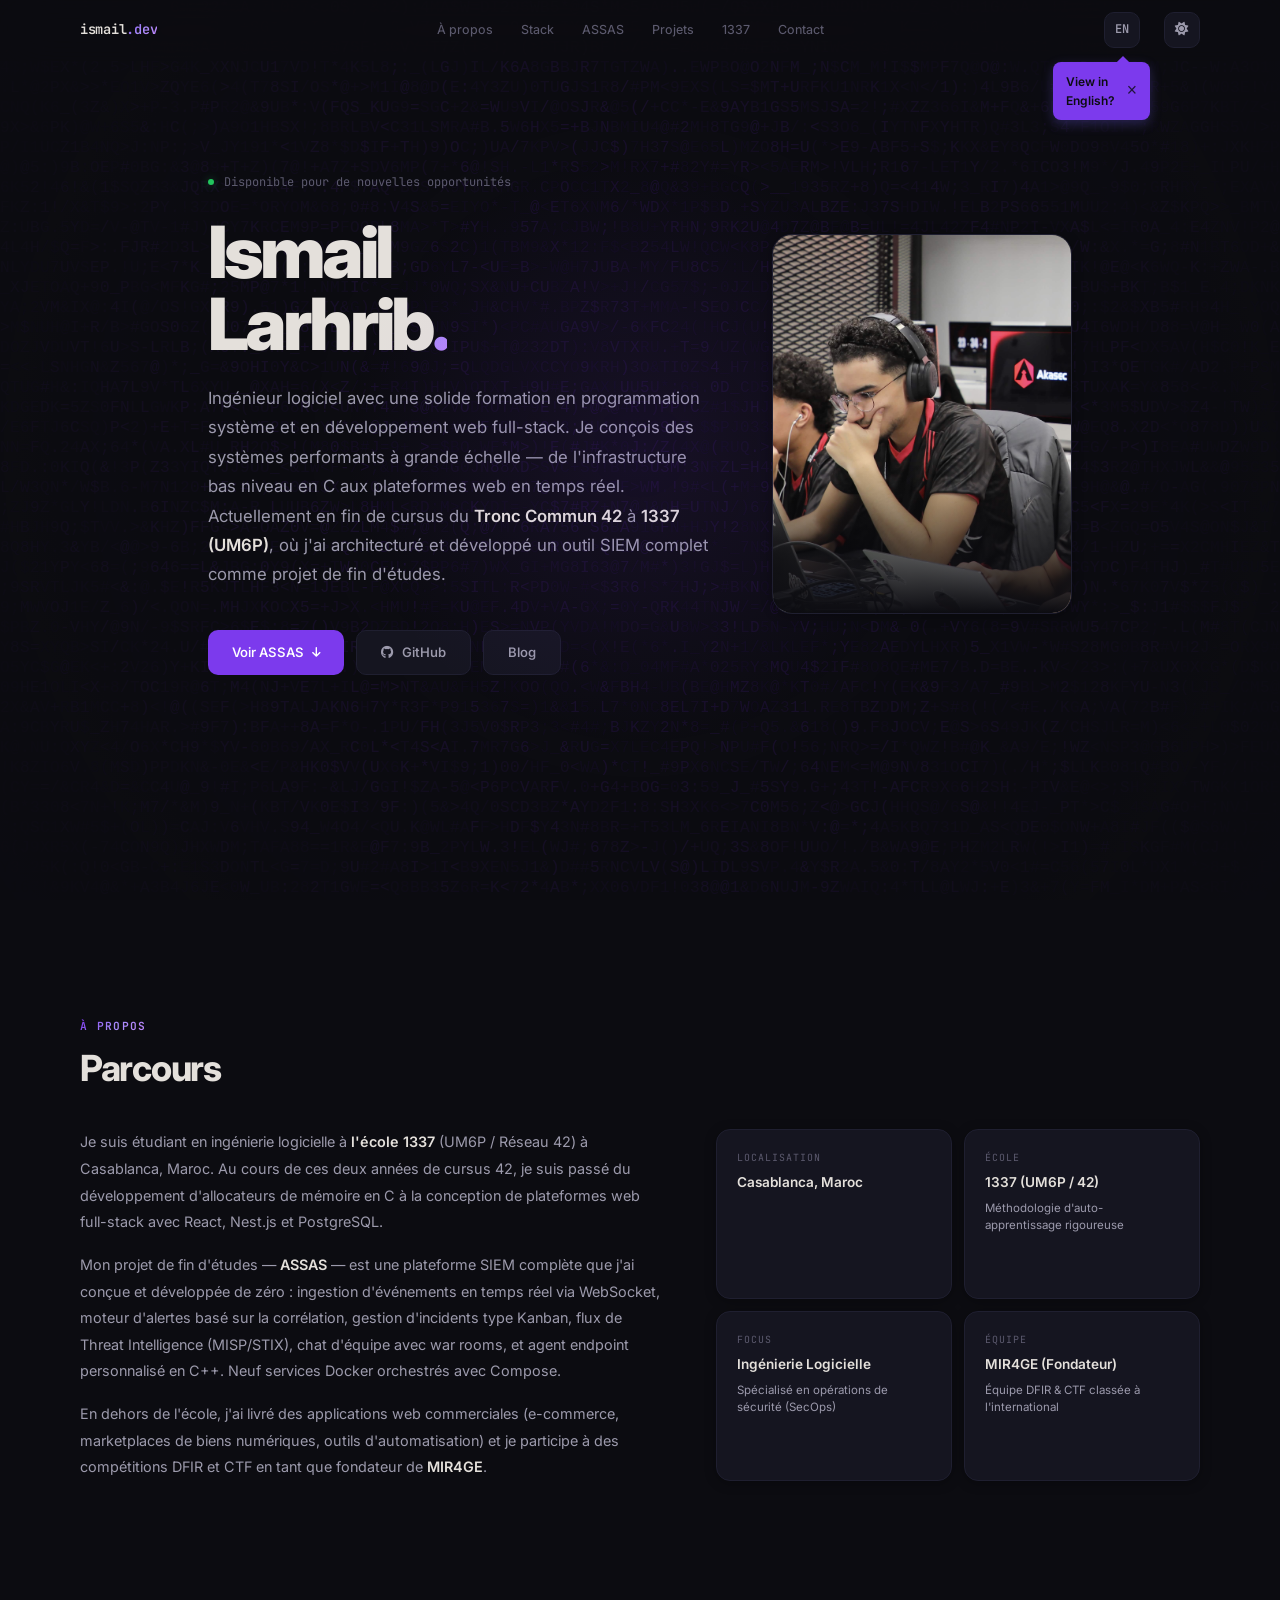
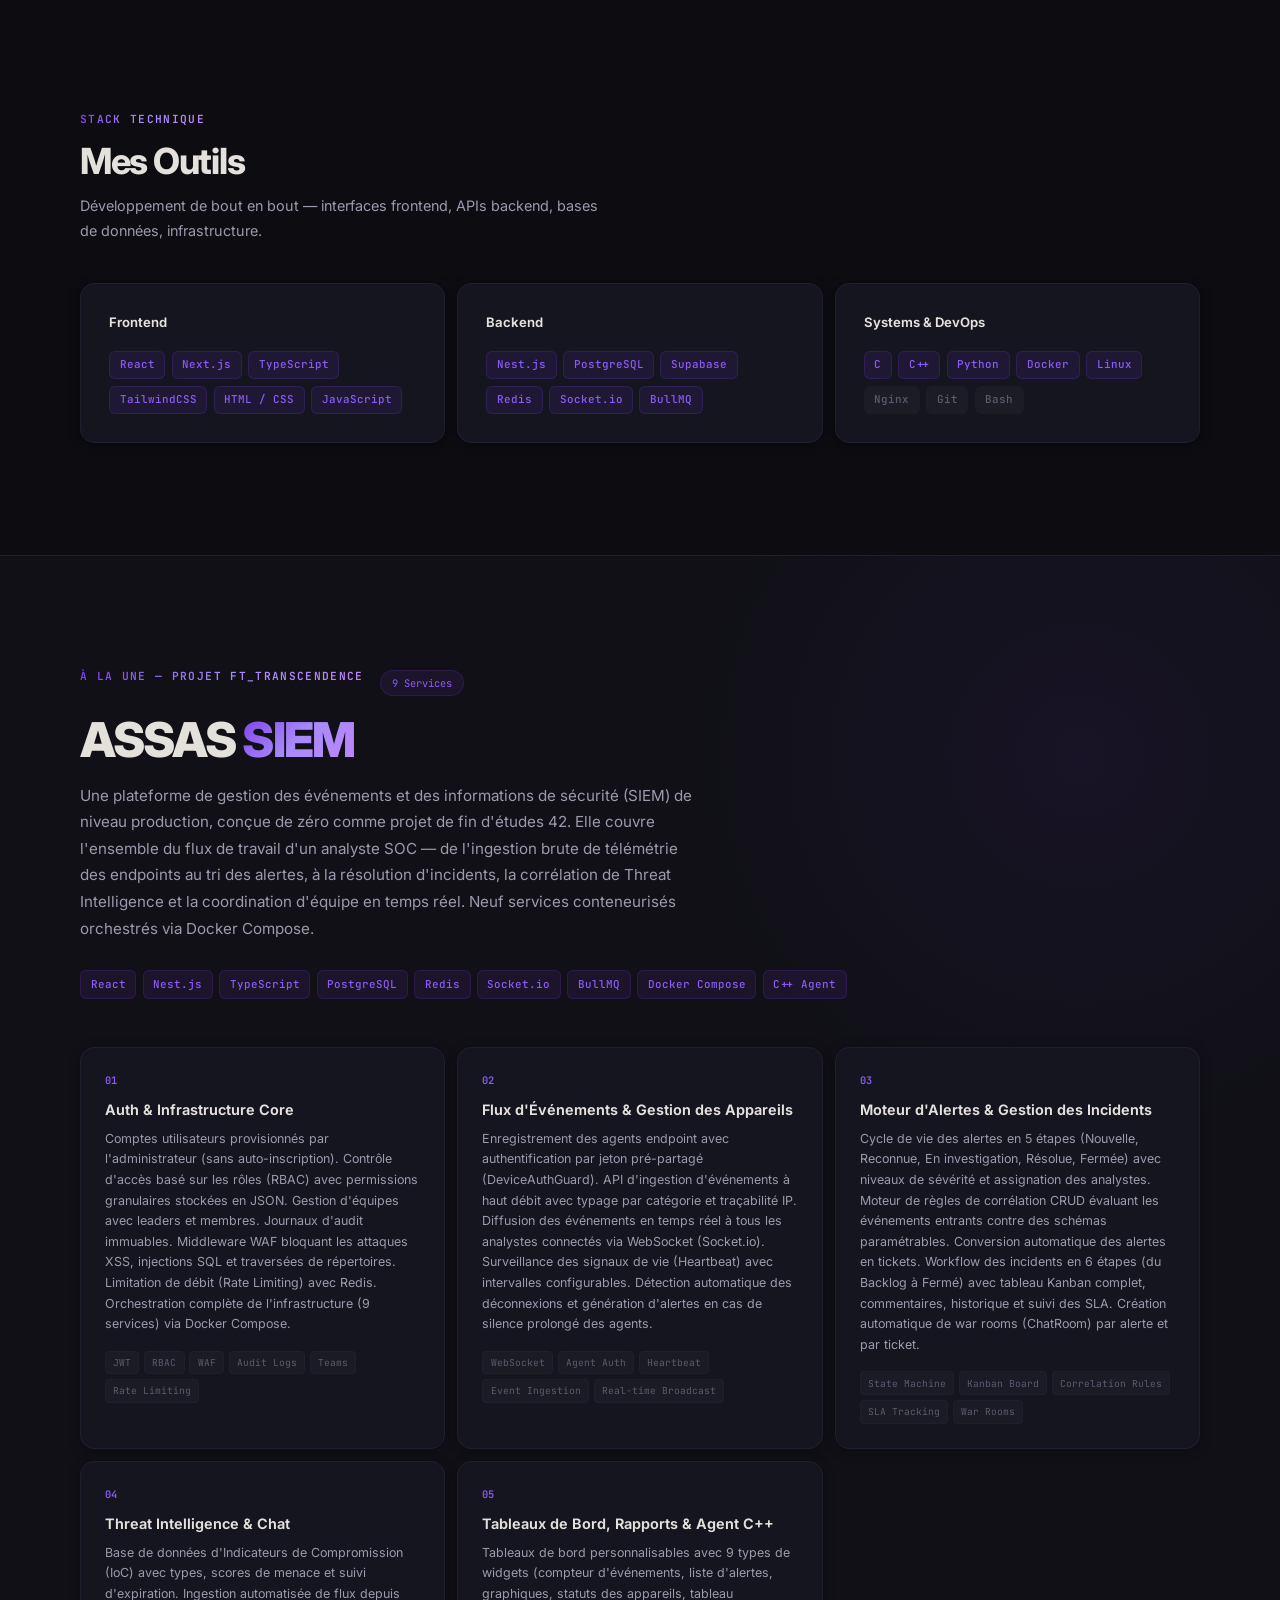
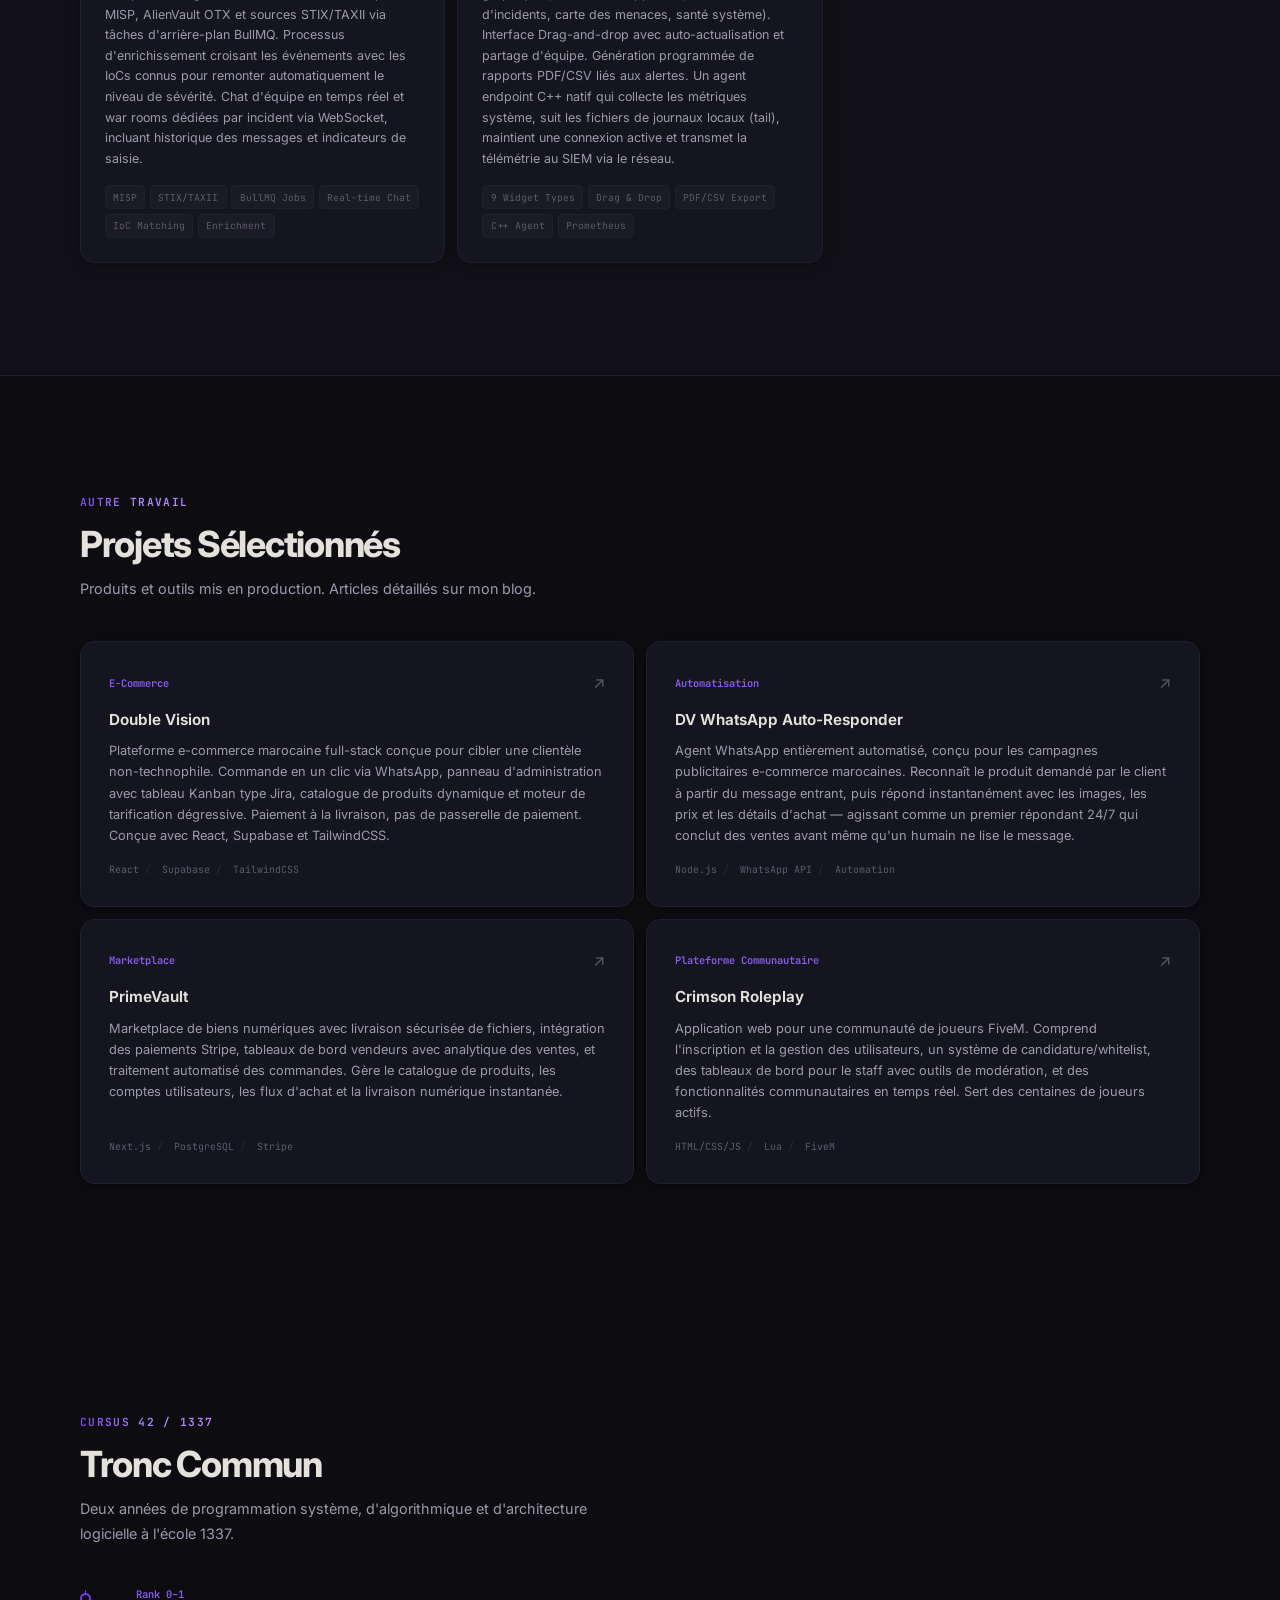
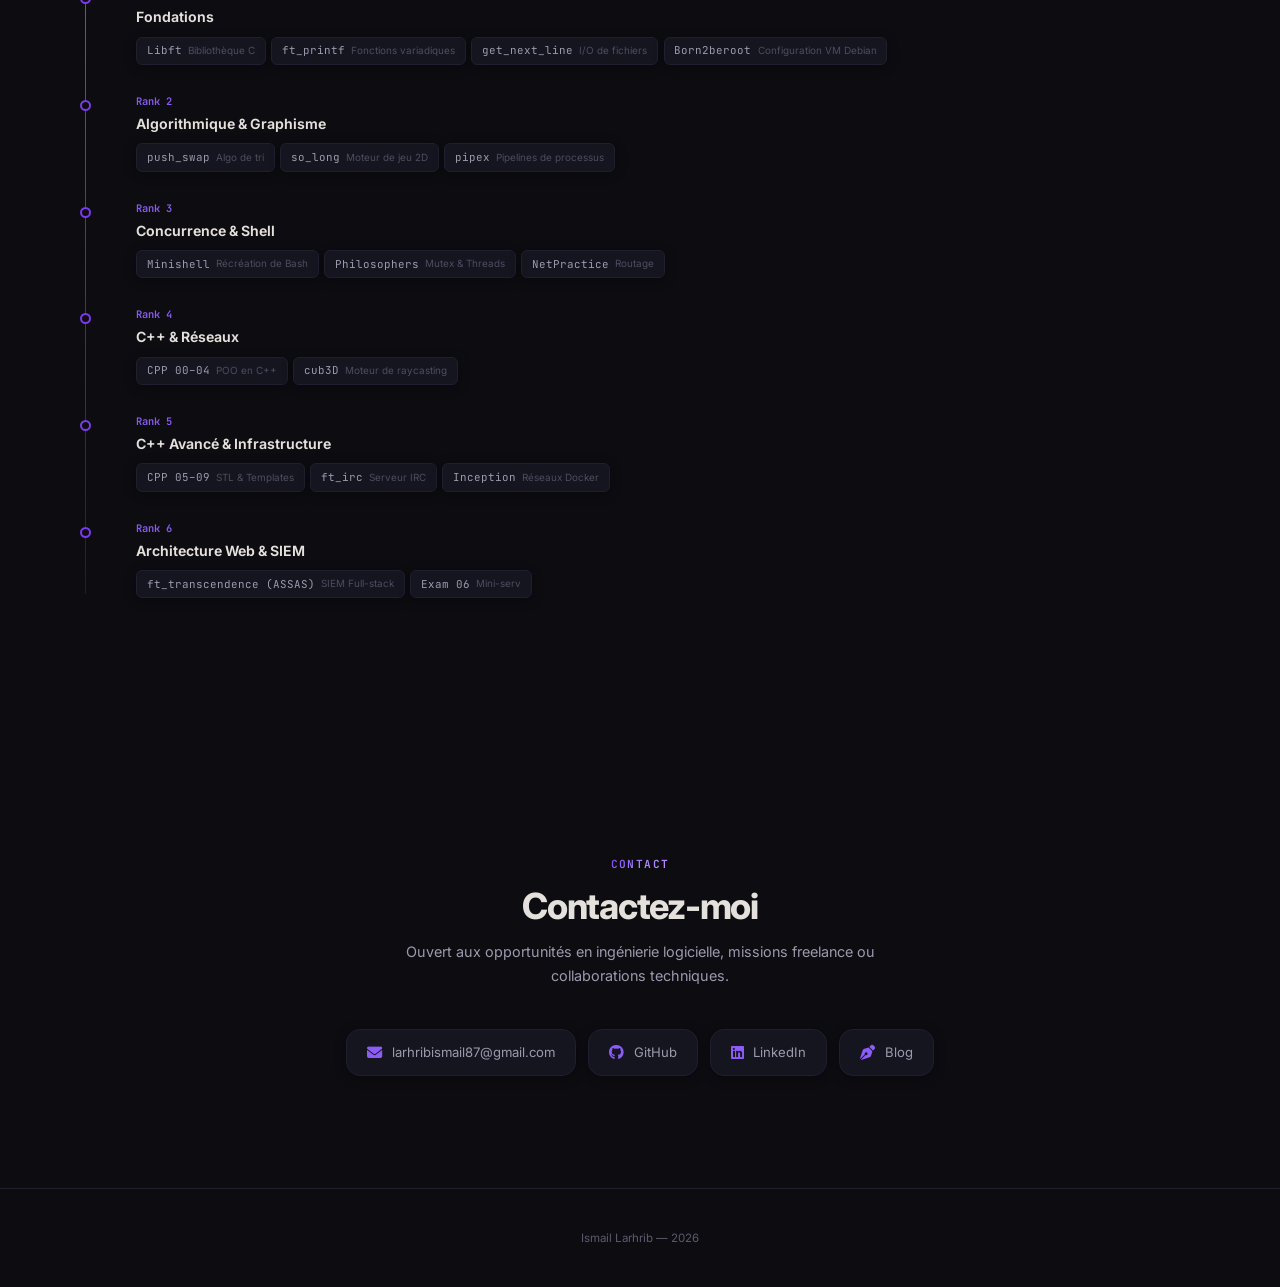
==== commit 40ef7e5a: "Enable clean URLs in Vercel and remove .html from hrefs" ====
--- a/index.html
+++ b/index.html
@@ -43,7 +43,7 @@
                     <span>View in English?</span>
                     <button class="close-popover" aria-label="Fermer">&times;</button>
                 </div>
-                <a href="en.html" class="lang-toggle" aria-label="Switch to English">EN</a>
+                <a href="/en" class="lang-toggle" aria-label="Switch to English">EN</a>
                 <button class="theme-toggle" id="theme-toggle" aria-label="Basculer le thème">
                     <i class="fas fa-sun"></i>
                 </button>
@@ -124,7 +124,7 @@
                         <div class="about-card-val">Ingénierie Logicielle</div>
                         <div class="about-card-desc">Spécialisé en opérations de sécurité (SecOps)</div>
                     </div>
-                    <a href="mirage.html" class="about-card">
+                    <a href="/mirage" class="about-card">
                         <div class="about-card-label">Équipe</div>
                         <div class="about-card-val">MIR4GE (Fondateur)</div>
                         <div class="about-card-desc">Équipe DFIR & CTF classée à l'international</div>
